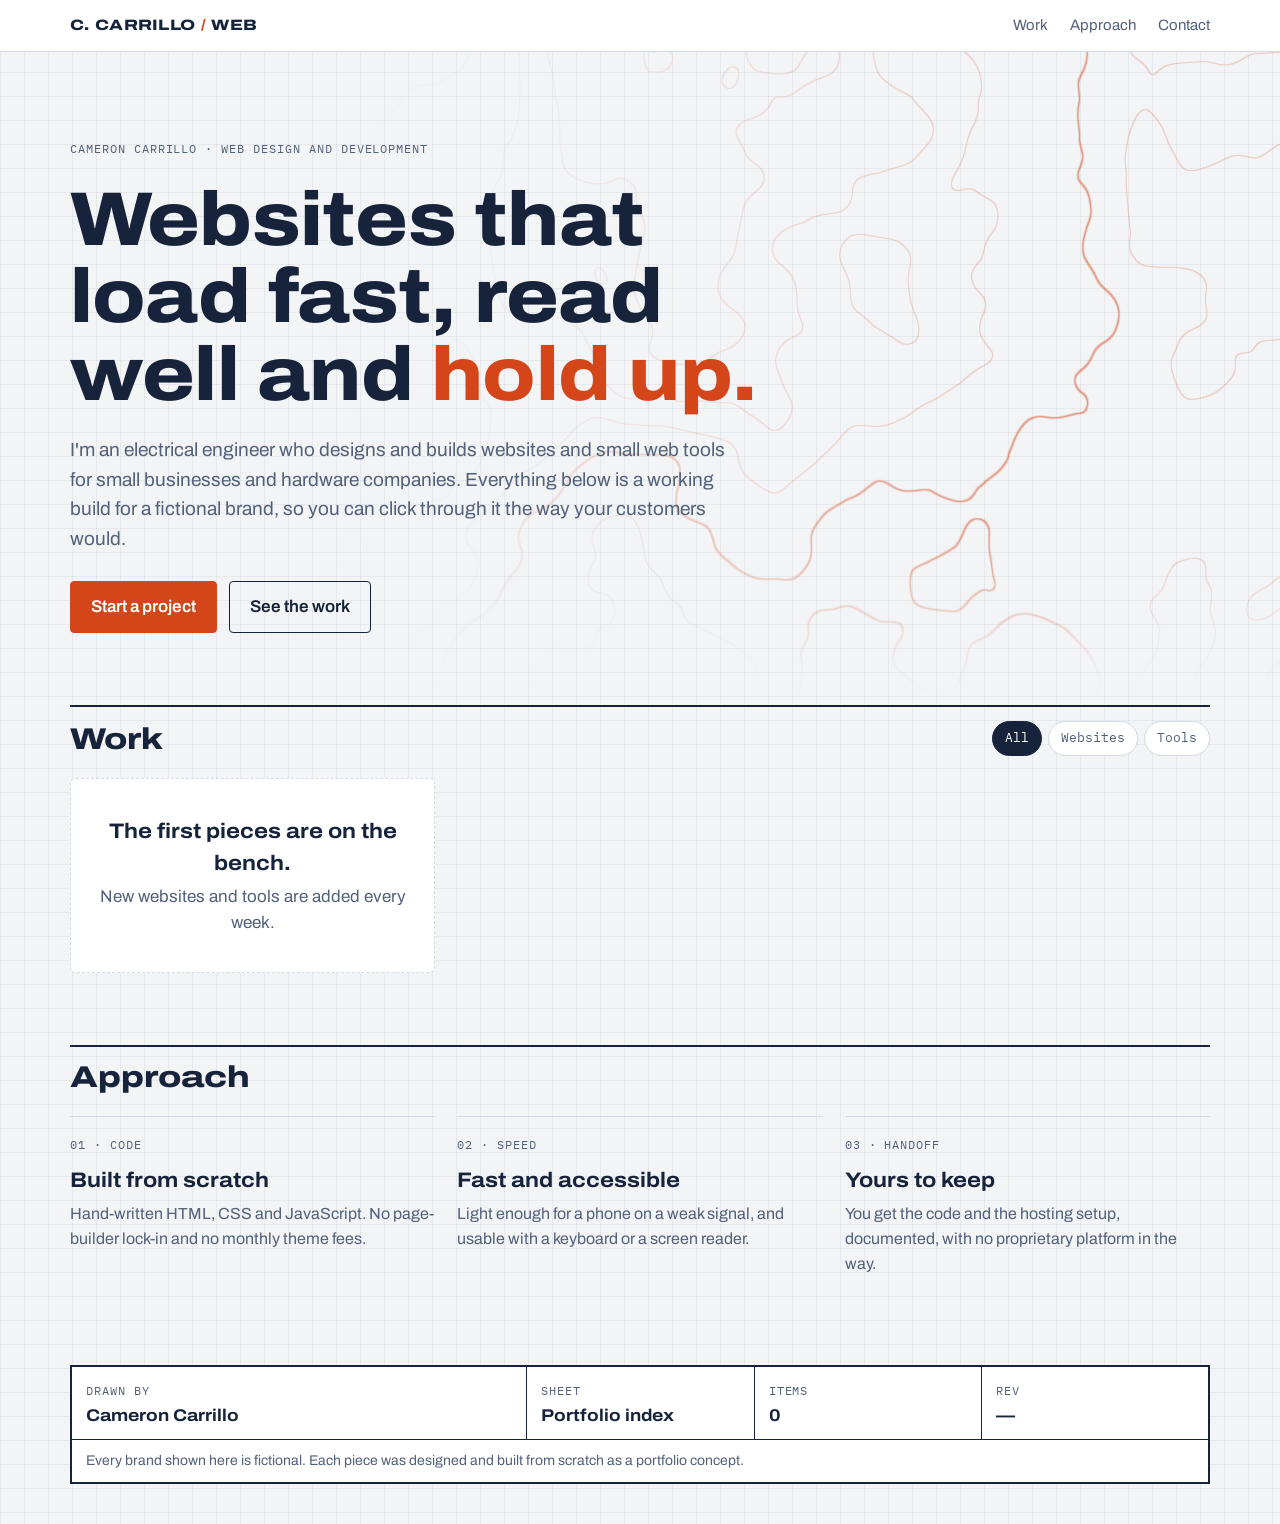
==== index.html @ 398b7ac4 "Add contour-line hero shader and scroll reveals to the gallery - Hero: full-bleed WebGL canvas drawi" ====
<!doctype html>
<html lang="en">
<head>
<meta charset="utf-8">
<meta name="viewport" content="width=device-width, initial-scale=1">
<title>Cameron Carrillo · Websites and Web Tools</title>
<meta name="description" content="Websites and interactive web tools designed and built by Cameron Carrillo. Every piece is a working build for a fictional brand.">
<link rel="preconnect" href="https://fonts.googleapis.com">
<link rel="preconnect" href="https://fonts.gstatic.com" crossorigin>
<link rel="stylesheet" href="https://fonts.googleapis.com/css2?family=Archivo:wdth,wght@62..125,400..800&family=IBM+Plex+Mono:wght@400;500&display=swap">
<style>
/* Layout: an engineering drawing sheet. Grid-paper ground, wide display type, a title block as the footer. */
:root {
  --paper: #F2F4F6;
  --sheet: #FFFFFF;
  --ink: #16233A;
  --soft: #536079;
  --rule: #D3DAE3;
  --grid: rgba(22, 35, 58, 0.055);
  --mark: #D4461A;
  --mark-ink: #FFFFFF;
  --display: "Archivo", "Helvetica Neue", Arial, sans-serif;
  --mono: "IBM Plex Mono", ui-monospace, "Cascadia Mono", Consolas, monospace;
  color-scheme: light;
}
@media (prefers-color-scheme: dark) {
  :root {
    --paper: #0C121B; --sheet: #131B27; --ink: #E3E9F0; --soft: #98A5B7; --rule: #253145;
    --grid: rgba(227, 233, 240, 0.05); --mark: #FF7447; --mark-ink: #1A0A04;
    color-scheme: dark;
  }
}
* { box-sizing: border-box; }
html { scroll-behavior: smooth; }
@media (prefers-reduced-motion: reduce) { html { scroll-behavior: auto; } * { transition: none !important; } }
body {
  margin: 0; background-color: var(--paper); color: var(--ink);
  background-image: linear-gradient(var(--grid) 1px, transparent 1px), linear-gradient(90deg, var(--grid) 1px, transparent 1px);
  background-size: 24px 24px;
  font-family: var(--display); font-size: 17px; line-height: 1.55;
}
a { color: inherit; }
a:focus-visible, button:focus-visible { outline: 2px solid var(--mark); outline-offset: 3px; }
.wrap { max-width: 1180px; margin: 0 auto; padding-inline: 20px; }
.label { font-family: var(--mono); font-size: 12px; letter-spacing: .08em; text-transform: uppercase; color: var(--soft); }

/* Top bar */
.bar { border-bottom: 1px solid var(--rule); background: var(--sheet); }
.bar .wrap { display: flex; justify-content: space-between; align-items: center; gap: 16px; padding-block: 14px; flex-wrap: wrap; }
.mark { font-weight: 800; font-stretch: 125%; letter-spacing: .02em; text-decoration: none; font-size: 15px; }
.mark span { color: var(--mark); }
.bar nav { display: flex; gap: 22px; font-size: 15px; }
.bar nav a { text-decoration: none; color: var(--soft); }
.bar nav a:hover { color: var(--ink); }

/* Hero: contour-line shader behind the copy, full bleed */
.hero-band { position: relative; overflow: hidden; }
.hero-band .wrap { position: relative; }
.hero-fx { position: absolute; inset: 0; width: 100%; height: 100%; display: block; pointer-events: none; }
.hero { padding-block: 88px 72px; display: grid; gap: 22px; }
.hero h1 { margin: 0; font-weight: 800; font-stretch: 112%; font-size: clamp(38px, 6.4vw, 76px); line-height: 1.02; letter-spacing: -.01em; max-width: 15ch; text-wrap: balance; }
.hero h1 em { font-style: normal; color: var(--mark); }
.hero p { margin: 0; max-width: 60ch; font-size: 19px; color: var(--soft); }
.ctas { display: flex; gap: 12px; flex-wrap: wrap; margin-top: 6px; }
.btn { display: inline-flex; align-items: center; gap: 8px; padding: 12px 20px; border-radius: 4px; font-weight: 600; text-decoration: none; border: 1.5px solid var(--ink); }
.btn.primary { background: var(--mark); border-color: var(--mark); color: var(--mark-ink); }
.btn:hover { transform: translateY(-1px); }

/* Work */
section { scroll-margin-top: 20px; }
.head { display: flex; justify-content: space-between; align-items: end; gap: 16px; flex-wrap: wrap; border-top: 2px solid var(--ink); padding-top: 14px; margin-bottom: 22px; }
.head h2 { margin: 0; font-weight: 800; font-stretch: 125%; font-size: 30px; line-height: 1.1; }
.filters { display: flex; gap: 6px; flex-wrap: wrap; }
.filters button { font: inherit; font-family: var(--mono); font-size: 13px; padding: 6px 12px; border: 1px solid var(--rule); background: var(--sheet); color: var(--soft); border-radius: 999px; cursor: pointer; }
.filters button[aria-pressed="true"] { background: var(--ink); color: var(--sheet); border-color: var(--ink); }
.grid { display: grid; grid-template-columns: repeat(auto-fill, minmax(min(100%, 300px), 1fr)); gap: 22px; }
.card { display: grid; grid-template-rows: auto 1fr; background: var(--sheet); border: 1px solid var(--rule); border-radius: 6px; overflow: hidden; text-decoration: none; transition: transform .15s ease, border-color .15s ease; }
.card:hover { transform: translateY(-3px); border-color: var(--ink); }
.thumb { aspect-ratio: 16 / 10; width: 100%; display: block; object-fit: cover; object-position: top; border-bottom: 1px solid var(--rule); background: var(--paper); }
.tile { aspect-ratio: 16 / 10; border-bottom: 1px solid var(--rule); position: relative; display: grid; align-content: end; padding: 18px; color: #fff;
  background-image: linear-gradient(rgba(255,255,255,.12) 1px, transparent 1px), linear-gradient(90deg, rgba(255,255,255,.12) 1px, transparent 1px);
  background-size: 20px 20px; }
.tile b { font-weight: 800; font-stretch: 118%; font-size: 26px; line-height: 1.05; text-wrap: balance; }
.tile i { position: absolute; top: 14px; left: 18px; font-style: normal; font-family: var(--mono); font-size: 11px; letter-spacing: .08em; text-transform: uppercase; opacity: .85; }
.body { padding: 16px 18px 18px; display: grid; gap: 8px; align-content: start; }
.body h3 { margin: 0; font-weight: 700; font-stretch: 110%; font-size: 21px; line-height: 1.15; }
.body p { margin: 0; font-size: 15px; color: var(--soft); }
.tags { display: flex; gap: 6px; flex-wrap: wrap; margin-top: 2px; }
.tags span { font-family: var(--mono); font-size: 11.5px; padding: 2px 8px; border: 1px solid var(--rule); border-radius: 999px; color: var(--soft); }
.open { font-weight: 600; font-size: 15px; color: var(--mark); margin-top: 4px; }
.empty { background: var(--sheet); border: 1.5px dashed var(--rule); border-radius: 6px; padding: 36px 24px; text-align: center; color: var(--soft); }
.empty b { display: block; color: var(--ink); font-stretch: 112%; font-size: 21px; margin-bottom: 4px; }

/* Approach */
.approach { padding-block: 72px 24px; }
.points { display: grid; grid-template-columns: repeat(auto-fit, minmax(min(100%, 260px), 1fr)); gap: 22px; }
.point { border-top: 1px solid var(--rule); padding-top: 14px; }
.point h3 { margin: 6px 0 6px; font-stretch: 112%; font-size: 21px; }
.point p { margin: 0; color: var(--soft); font-size: 16px; }

/* Title block footer */
.titleblock { margin-top: 64px; margin-bottom: 40px; }
.tb { display: grid; grid-template-columns: 2fr repeat(3, 1fr); border: 2px solid var(--ink); background: var(--sheet); }
.tb > div { padding: 10px 14px; border-left: 1px solid var(--ink); min-width: 0; }
.tb > div:first-child { border-left: 0; }
.tb .v { font-weight: 700; font-stretch: 112%; font-size: 17px; overflow-wrap: anywhere; }
.tb .note { grid-column: 1 / -1; border-left: 0; border-top: 1px solid var(--ink); font-size: 14px; color: var(--soft); }
/* Scroll reveal. Only armed when JS runs and motion is allowed, so content never stays hidden.
   The animation fills backwards only, so cards get their own hover transform back once it ends. */
.reveal-on [data-reveal]:not(.in) { opacity: 0; }
.reveal-on [data-reveal].in { animation: rise .7s cubic-bezier(.2, .7, .2, 1) var(--d, 0ms) backwards; }
@keyframes rise { from { opacity: 0; transform: translateY(18px); } to { opacity: 1; transform: none; } }

@media (max-width: 640px) {
  .tb { grid-template-columns: 1fr 1fr; }
  .tb > div:nth-child(3) { border-left: 0; }
  .tb > div:nth-child(n+3):not(.note) { border-top: 1px solid var(--ink); }
  .hero { padding-block: 56px 48px; }
}
</style>
</head>
<body>
<header class="bar">
  <div class="wrap">
    <a class="mark" href="./">C.&nbsp;CARRILLO<span> /</span> WEB</a>
    <nav aria-label="Main">
      <a href="#work">Work</a>
      <a href="#approach">Approach</a>
      <a href="https://www.linkedin.com/in/cameron-carrillo-446660215/" target="_blank" rel="noopener">Contact</a>
    </nav>
  </div>
</header>

<main>
  <div class="hero-band">
    <canvas class="hero-fx" aria-hidden="true"></canvas>
    <div class="wrap">
      <section class="hero" aria-labelledby="hero-title">
        <span class="label" data-reveal>Cameron Carrillo · Web design and development</span>
        <h1 id="hero-title" data-reveal>Websites that load fast, read well and <em>hold up.</em></h1>
        <p data-reveal>I'm an electrical engineer who designs and builds websites and small web tools for small businesses and hardware companies. Everything below is a working build for a fictional brand, so you can click through it the way your customers would.</p>
        <div class="ctas" data-reveal>
          <a class="btn primary" href="https://www.linkedin.com/in/cameron-carrillo-446660215/" target="_blank" rel="noopener">Start a project</a>
          <a class="btn" href="#work">See the work</a>
        </div>
      </section>
    </div>
  </div>

  <div class="wrap">
    <section id="work" aria-labelledby="work-title">
      <div class="head" data-reveal>
        <h2 id="work-title">Work</h2>
        <div class="filters" role="group" aria-label="Filter work">
          <button type="button" data-f="all" aria-pressed="true">All</button>
          <button type="button" data-f="site" aria-pressed="false">Websites</button>
          <button type="button" data-f="tool" aria-pressed="false">Tools</button>
        </div>
      </div>
      <div class="grid" id="grid" aria-live="polite"></div>
    </section>

    <section id="approach" class="approach" aria-labelledby="approach-title">
      <div class="head" data-reveal><h2 id="approach-title">Approach</h2></div>
      <div class="points">
        <div class="point" data-reveal><span class="label">01 · Code</span><h3>Built from scratch</h3><p>Hand-written HTML, CSS and JavaScript. No page-builder lock-in and no monthly theme fees.</p></div>
        <div class="point" data-reveal><span class="label">02 · Speed</span><h3>Fast and accessible</h3><p>Light enough for a phone on a weak signal, and usable with a keyboard or a screen reader.</p></div>
        <div class="point" data-reveal><span class="label">03 · Handoff</span><h3>Yours to keep</h3><p>You get the code and the hosting setup, documented, with no proprietary platform in the way.</p></div>
      </div>
    </section>
  </div>
</main>

<footer class="wrap titleblock">
  <div class="tb" data-reveal>
    <div><span class="label">Drawn by</span><div class="v">Cameron Carrillo</div></div>
    <div><span class="label">Sheet</span><div class="v">Portfolio index</div></div>
    <div><span class="label">Items</span><div class="v" id="tb-count">0</div></div>
    <div><span class="label">Rev</span><div class="v" id="tb-rev">—</div></div>
    <div class="note">Every brand shown here is fictional. Each piece was designed and built from scratch as a portfolio concept.</div>
  </div>
</footer>

<script>
/* Scroll reveal: elements marked data-reveal rise in as they enter the viewport.
   Elements that arrive together are staggered. */
(function () {
  var calm = window.matchMedia("(prefers-reduced-motion: reduce)").matches;
  if (calm || !("IntersectionObserver" in window)) return;
  document.documentElement.classList.add("reveal-on");
  var io = new IntersectionObserver(function (entries) {
    var i = 0;
    entries.forEach(function (e) {
      if (!e.isIntersecting) return;
      e.target.style.setProperty("--d", Math.min(i++ * 80, 480) + "ms");
      e.target.classList.add("in");
      io.unobserve(e.target);
    });
  }, { rootMargin: "0px 0px -8% 0px" });
  window.revealWatch = function (root) {
    root.querySelectorAll("[data-reveal]:not(.in)").forEach(function (el) { io.observe(el); });
  };
  window.revealWatch(document);
})();

/* Hero shader: topographic contour lines over drifting noise, drawn in the accent color.
   Plain WebGL, no library. Pauses off screen, renders one still frame for reduced motion,
   and leaves the plain grid paper in place if WebGL is unavailable. */
(function () {
  var canvas = document.querySelector(".hero-fx");
  var band = document.querySelector(".hero-band");
  var gl = canvas && canvas.getContext("webgl", { premultipliedAlpha: true, antialias: false });
  if (!gl || !gl.getExtension("OES_standard_derivatives")) return;
  var calm = window.matchMedia("(prefers-reduced-motion: reduce)").matches;

  var vs = "attribute vec2 p; void main(){ gl_Position = vec4(p, 0.0, 1.0); }";
  var fs = [
    "#extension GL_OES_standard_derivatives : enable",
    "precision mediump float;",
    "uniform vec2 uRes; uniform float uTime; uniform vec3 uInk; uniform vec2 uPtr; uniform float uPtrAmt; uniform float uGain;",
    "float hash(vec2 p){ p = fract(p * vec2(123.34, 456.21)); p += dot(p, p + 45.32); return fract(p.x * p.y); }",
    "float noise(vec2 p){ vec2 i = floor(p), f = fract(p); vec2 u = f * f * (3.0 - 2.0 * f);",
    "  return mix(mix(hash(i), hash(i + vec2(1, 0)), u.x), mix(hash(i + vec2(0, 1)), hash(i + vec2(1, 1)), u.x), u.y); }",
    "float fbm(vec2 p){ float v = 0.0, a = 0.5; for (int k = 0; k < 4; k++) { v += a * noise(p); p = p * 2.03 + 17.0; a *= 0.5; } return v; }",
    "float iso(float n, float w){ float f = fract(n); return 1.0 - smoothstep(0.0, w, min(f, 1.0 - f)); }",
    "void main(){",
    "  vec2 uv = gl_FragCoord.xy / uRes.y;",
    "  float t = uTime * 0.035;",
    "  float v = fbm(uv * 1.5 + vec2(t, -t * 0.6)) + 0.35 * fbm(uv * 3.1 - vec2(t * 0.7, t));",
    "  vec2 d = (gl_FragCoord.xy - uPtr) / uRes.y;",
    "  v += uPtrAmt * 0.22 * exp(-dot(d, d) * 14.0);",
    "  float n = v * 10.0;",
    "  float w = fwidth(n);",
    "  float a = 0.22 * iso(n, w * 1.1) + 0.30 * iso(n / 5.0, w * 0.4);",
    "  vec2 s = gl_FragCoord.xy / uRes;",
    "  a *= smoothstep(0.22, 0.85, s.x) * smoothstep(0.0, 0.3, s.y) * uGain;",
    "  gl_FragColor = vec4(uInk * a, a);",
    "}"
  ].join("\n");

  function shader(type, src) {
    var s = gl.createShader(type);
    gl.shaderSource(s, src);
    gl.compileShader(s);
    return gl.getShaderParameter(s, gl.COMPILE_STATUS) ? s : null;
  }
  var v = shader(gl.VERTEX_SHADER, vs), f = shader(gl.FRAGMENT_SHADER, fs);
  if (!v || !f) return;
  var prog = gl.createProgram();
  gl.attachShader(prog, v);
  gl.attachShader(prog, f);
  gl.linkProgram(prog);
  if (!gl.getProgramParameter(prog, gl.LINK_STATUS)) return;
  gl.useProgram(prog);

  gl.bindBuffer(gl.ARRAY_BUFFER, gl.createBuffer());
  gl.bufferData(gl.ARRAY_BUFFER, new Float32Array([-1, -1, 3, -1, -1, 3]), gl.STATIC_DRAW);
  var loc = gl.getAttribLocation(prog, "p");
  gl.enableVertexAttribArray(loc);
  gl.vertexAttribPointer(loc, 2, gl.FLOAT, false, 0, 0);

  var U = {};
  ["uRes", "uTime", "uInk", "uPtr", "uPtrAmt", "uGain"].forEach(function (k) { U[k] = gl.getUniformLocation(prog, k); });

  function readInk() {
    var hex = getComputedStyle(document.documentElement).getPropertyValue("--mark").trim().replace("#", "");
    if (hex.length === 3) hex = hex.replace(/./g, "$&$&");
    var n = parseInt(hex, 16) || 0xD4461A;
    gl.uniform3f(U.uInk, (n >> 16 & 255) / 255, (n >> 8 & 255) / 255, (n & 255) / 255);
  }

  var dpr = 1;
  function resize() {
    dpr = Math.min(window.devicePixelRatio || 1, 1.5);
    var w = Math.max(1, Math.round(canvas.clientWidth * dpr)), h = Math.max(1, Math.round(canvas.clientHeight * dpr));
    if (canvas.width !== w || canvas.height !== h) { canvas.width = w; canvas.height = h; }
    gl.viewport(0, 0, w, h);
    gl.uniform2f(U.uRes, w, h);
    // Copy spans the full width on phones, so keep the lines fainter there.
    gl.uniform1f(U.uGain, canvas.clientWidth < 700 ? 0.55 : 1.0);
  }

  var ptr = { x: -9999, y: -9999, on: false }, amt = 0;
  if (!calm) {
    band.addEventListener("pointermove", function (e) {
      var r = canvas.getBoundingClientRect();
      ptr.x = (e.clientX - r.left) * dpr;
      ptr.y = (r.bottom - e.clientY) * dpr;
      ptr.on = true;
    });
    band.addEventListener("pointerleave", function () { ptr.on = false; });
  }

  var start = performance.now(), raf = 0, visible = true;
  function draw(now) {
    amt += ((ptr.on ? 1 : 0) - amt) * 0.06;
    gl.uniform1f(U.uTime, calm ? 40.0 : 40.0 + (now - start) / 1000);
    gl.uniform2f(U.uPtr, ptr.x, ptr.y);
    gl.uniform1f(U.uPtrAmt, amt);
    gl.clearColor(0, 0, 0, 0);
    gl.clear(gl.COLOR_BUFFER_BIT);
    gl.drawArrays(gl.TRIANGLES, 0, 3);
  }
  function loop(now) { draw(now); raf = requestAnimationFrame(loop); }
  function play() { if (!calm && !raf && visible && !document.hidden) raf = requestAnimationFrame(loop); }
  function stop() { cancelAnimationFrame(raf); raf = 0; }

  readInk();
  resize();
  draw(performance.now());
  new ResizeObserver(function () { resize(); draw(performance.now()); }).observe(canvas);
  window.matchMedia("(prefers-color-scheme: dark)").addEventListener("change", function () { readInk(); draw(performance.now()); });
  new IntersectionObserver(function (es) { visible = es[0].isIntersecting; visible ? play() : stop(); }).observe(canvas);
  document.addEventListener("visibilitychange", function () { document.hidden ? stop() : play(); });
  canvas.addEventListener("webglcontextlost", stop);
  play();
})();

(function () {
  var TYPE ={ site: "Website", tool: "Web tool" };
  var HUES = ["#2E63C9", "#C8441C", "#1E7D66", "#7A49C4", "#A87700", "#B4325F"];
  var grid = document.getElementById("grid");
  var items = [];
  var current = "all";

  function esc(s) {
    return String(s == null ? "" : s).replace(/[&<>"']/g, function (c) {
      return { "&": "&amp;", "<": "&lt;", ">": "&gt;", '"': "&quot;", "'": "&#39;" }[c];
    });
  }
  function hue(s) {
    var h = 7;
    for (var i = 0; i < s.length; i++) h = (h * 31 + s.charCodeAt(i)) >>> 0;
    return HUES[h % HUES.length];
  }
  function card(it) {
    var visual = it.thumb
      ? '<img class="thumb" src="' + esc(it.thumb) + '" alt="Screenshot of ' + esc(it.title) + '" loading="lazy">'
      : '<div class="tile" style="background-color:' + hue(it.slug || it.title || "") + '"><i>' + esc(TYPE[it.type] || "Project") + '</i><b>' + esc(it.title) + "</b></div>";
    var tags = [it.industry].concat(it.style || []).filter(Boolean)
      .map(function (t) { return "<span>" + esc(t) + "</span>"; }).join("");
    return '<a class="card" data-reveal href="' + esc(it.path) + '">' + visual +
      '<div class="body"><span class="label">' + esc(TYPE[it.type] || "Project") + "</span>" +
      "<h3>" + esc(it.title) + "</h3><p>" + esc(it.summary) + "</p>" +
      '<div class="tags">' + tags + '</div><span class="open">Open the ' + (it.type === "tool" ? "tool" : "site") + " →</span></div></a>";
  }
  function render() {
    var shown = items.filter(function (it) { return current === "all" || it.type === current; });
    if (!items.length) {
      grid.innerHTML = '<div class="empty"><b>The first pieces are on the bench.</b>New websites and tools are added every week.</div>';
    } else if (!shown.length) {
      grid.innerHTML = '<div class="empty"><b>Nothing here yet.</b>Try another filter.</div>';
    } else {
      grid.innerHTML = shown.map(card).join("");
    }
    if (window.revealWatch) window.revealWatch(grid);
    document.getElementById("tb-count").textContent = items.length;
    var latest = items.reduce(function (a, it) { return (it.added || "") > a ? it.added : a; }, "");
    document.getElementById("tb-rev").textContent = latest || "—";
  }
  document.querySelectorAll(".filters button").forEach(function (b) {
    b.addEventListener("click", function () {
      current = b.getAttribute("data-f");
      document.querySelectorAll(".filters button").forEach(function (x) { x.setAttribute("aria-pressed", String(x === b)); });
      render();
    });
  });
  fetch("catalog.json", { cache: "no-store" })
    .then(function (r) { return r.ok ? r.json() : []; })
    .catch(function () { return []; })
    .then(function (data) {
      items = (Array.isArray(data) ? data : []).slice().sort(function (a, b) { return (b.added || "").localeCompare(a.added || ""); });
      render();
    });
  render();
})();
</script>
</body>
</html>
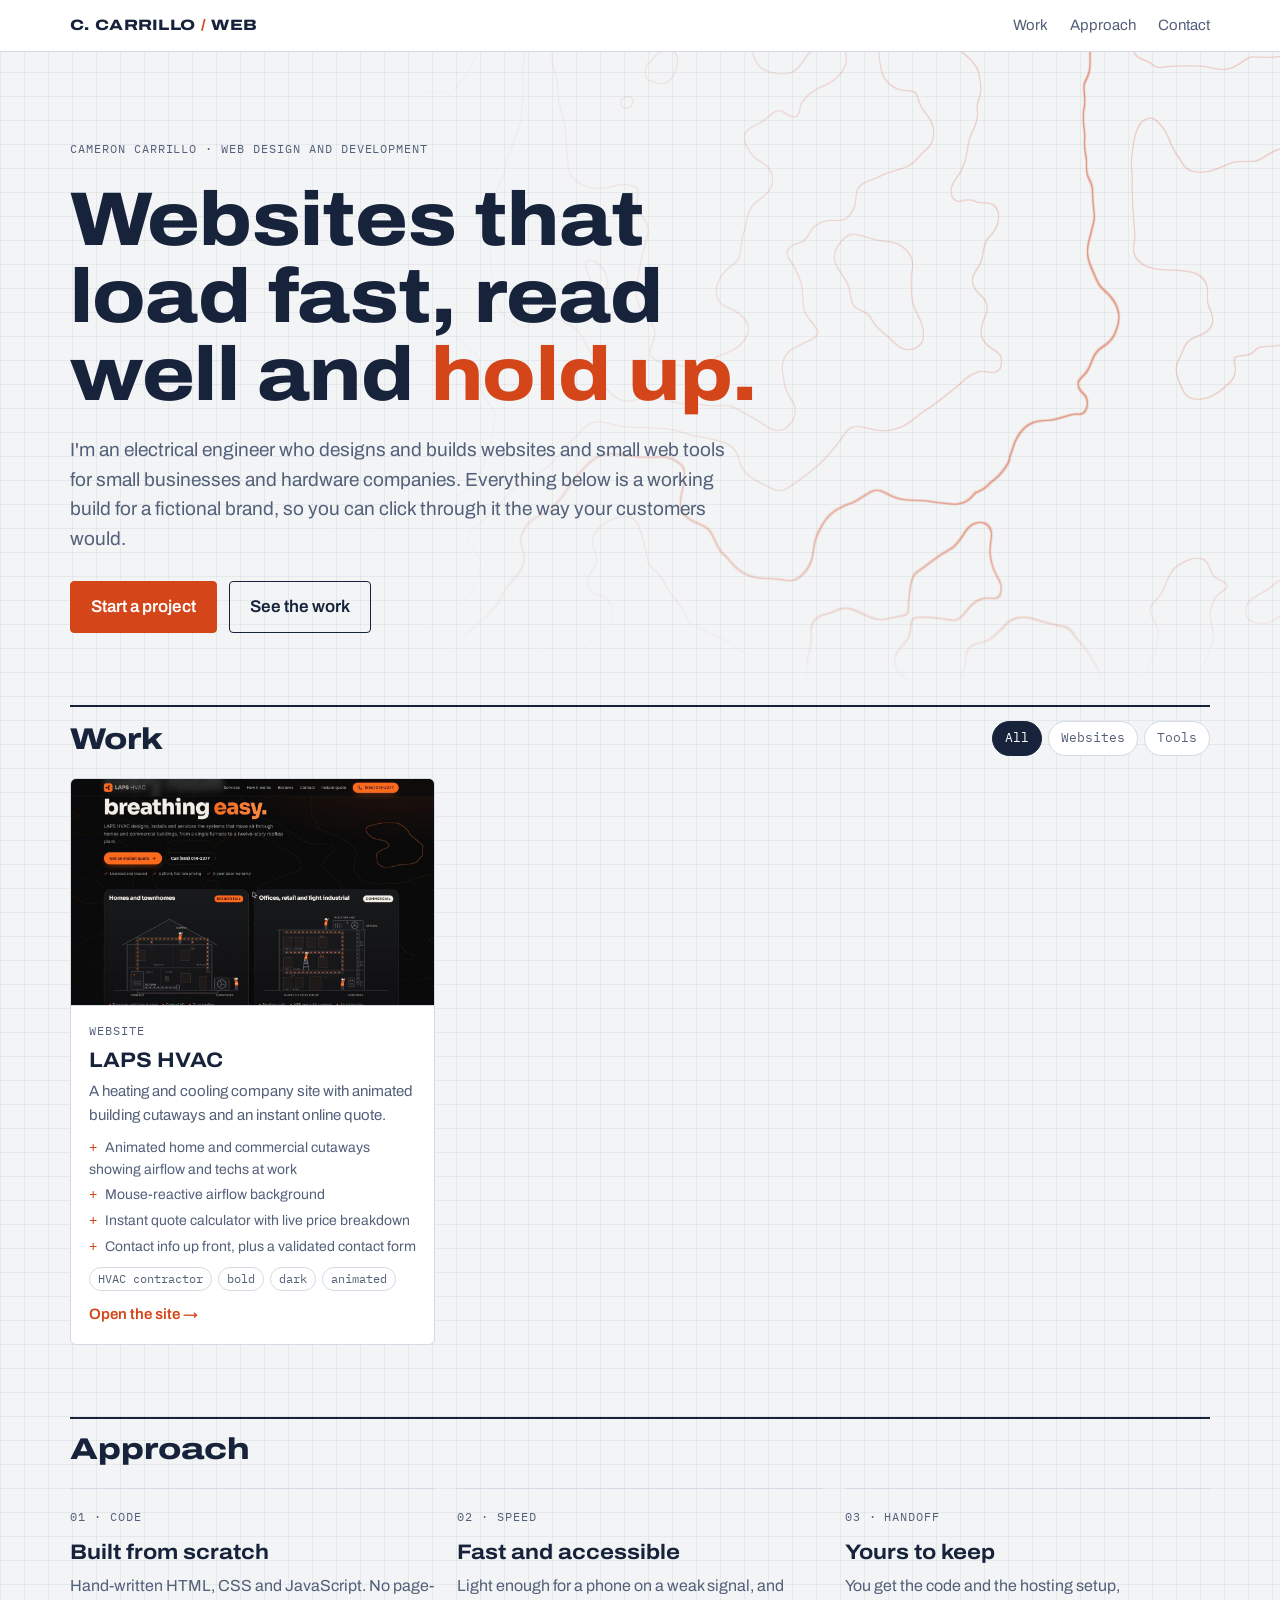
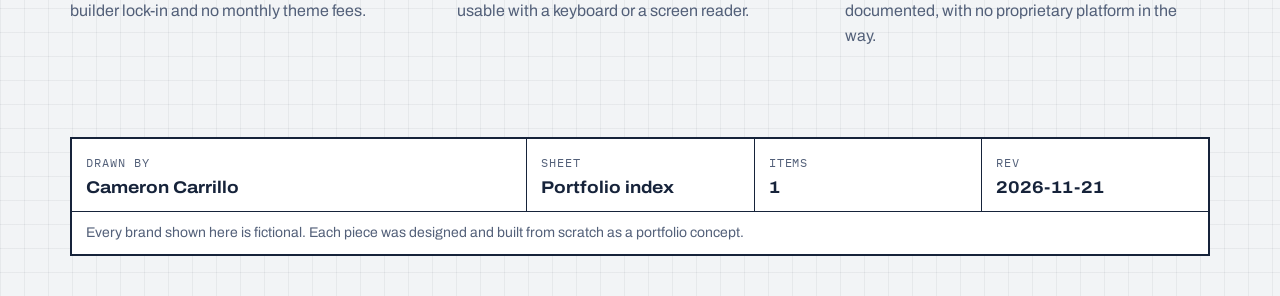
==== commit 76e93f7d: "Add LAPS HVAC site and feature lists on gallery cards LAPS HVAC (fictional): black-and-orange HVAC c" ====
--- a/index.html
+++ b/index.html
@@ -87,6 +87,8 @@
 .body p { margin: 0; font-size: 15px; color: var(--soft); }
 .tags { display: flex; gap: 6px; flex-wrap: wrap; margin-top: 2px; }
 .tags span { font-family: var(--mono); font-size: 11.5px; padding: 2px 8px; border: 1px solid var(--rule); border-radius: 999px; color: var(--soft); }
+.feats { list-style: none; margin: 2px 0 0; padding: 0; display: grid; gap: 4px; font-size: 14px; color: var(--soft); }
+.feats li::before { content: "+ "; font-family: var(--mono); color: var(--mark); }
 .open { font-weight: 600; font-size: 15px; color: var(--mark); margin-top: 4px; }
 .empty { background: var(--sheet); border: 1.5px dashed var(--rule); border-radius: 6px; padding: 36px 24px; text-align: center; color: var(--soft); }
 .empty b { display: block; color: var(--ink); font-stretch: 112%; font-size: 21px; margin-bottom: 4px; }
@@ -339,9 +341,11 @@
       : '<div class="tile" style="background-color:' + hue(it.slug || it.title || "") + '"><i>' + esc(TYPE[it.type] || "Project") + '</i><b>' + esc(it.title) + "</b></div>";
     var tags = [it.industry].concat(it.style || []).filter(Boolean)
       .map(function (t) { return "<span>" + esc(t) + "</span>"; }).join("");
+    var feats = (it.features || []).slice(0, 4).map(function (f) { return "<li>" + esc(f) + "</li>"; }).join("");
     return '<a class="card" data-reveal href="' + esc(it.path) + '">' + visual +
       '<div class="body"><span class="label">' + esc(TYPE[it.type] || "Project") + "</span>" +
       "<h3>" + esc(it.title) + "</h3><p>" + esc(it.summary) + "</p>" +
+      (feats ? '<ul class="feats">' + feats + "</ul>" : "") +
       '<div class="tags">' + tags + '</div><span class="open">Open the ' + (it.type === "tool" ? "tool" : "site") + " →</span></div></a>";
   }
   function render() {
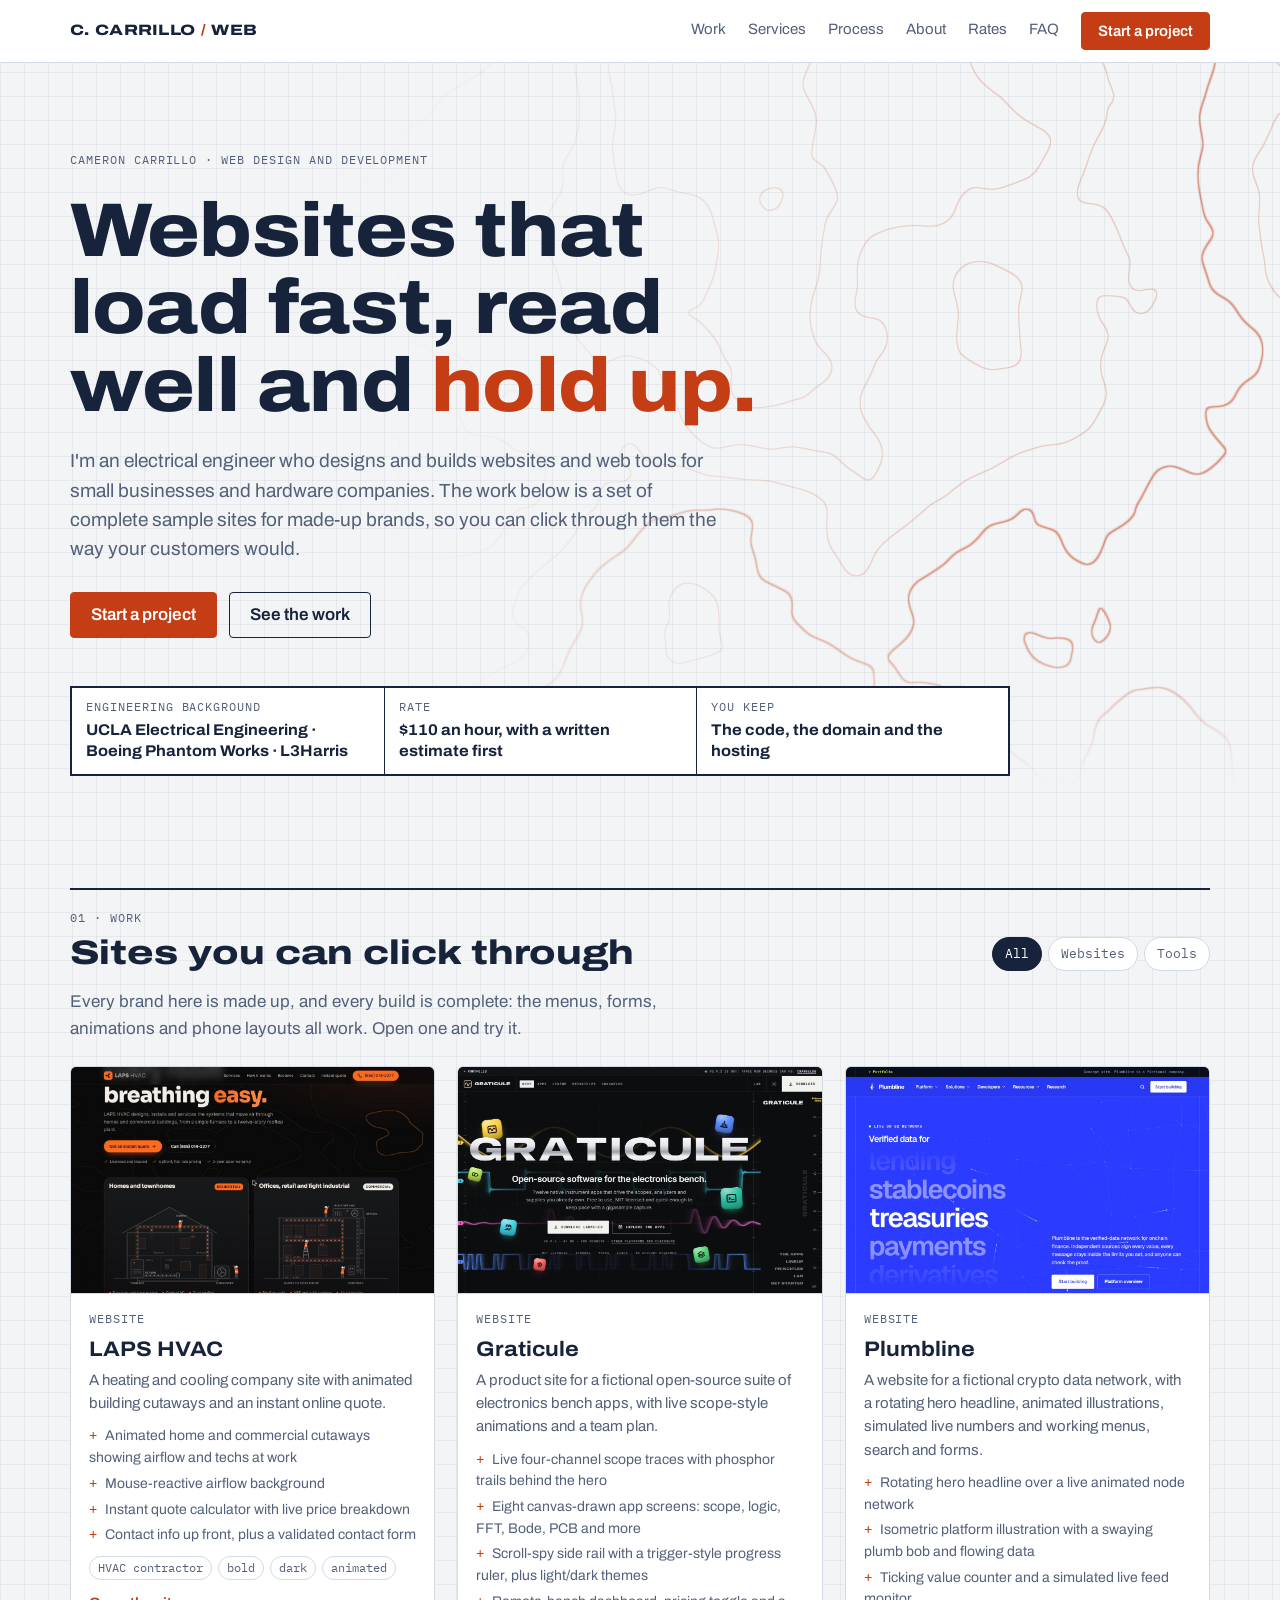
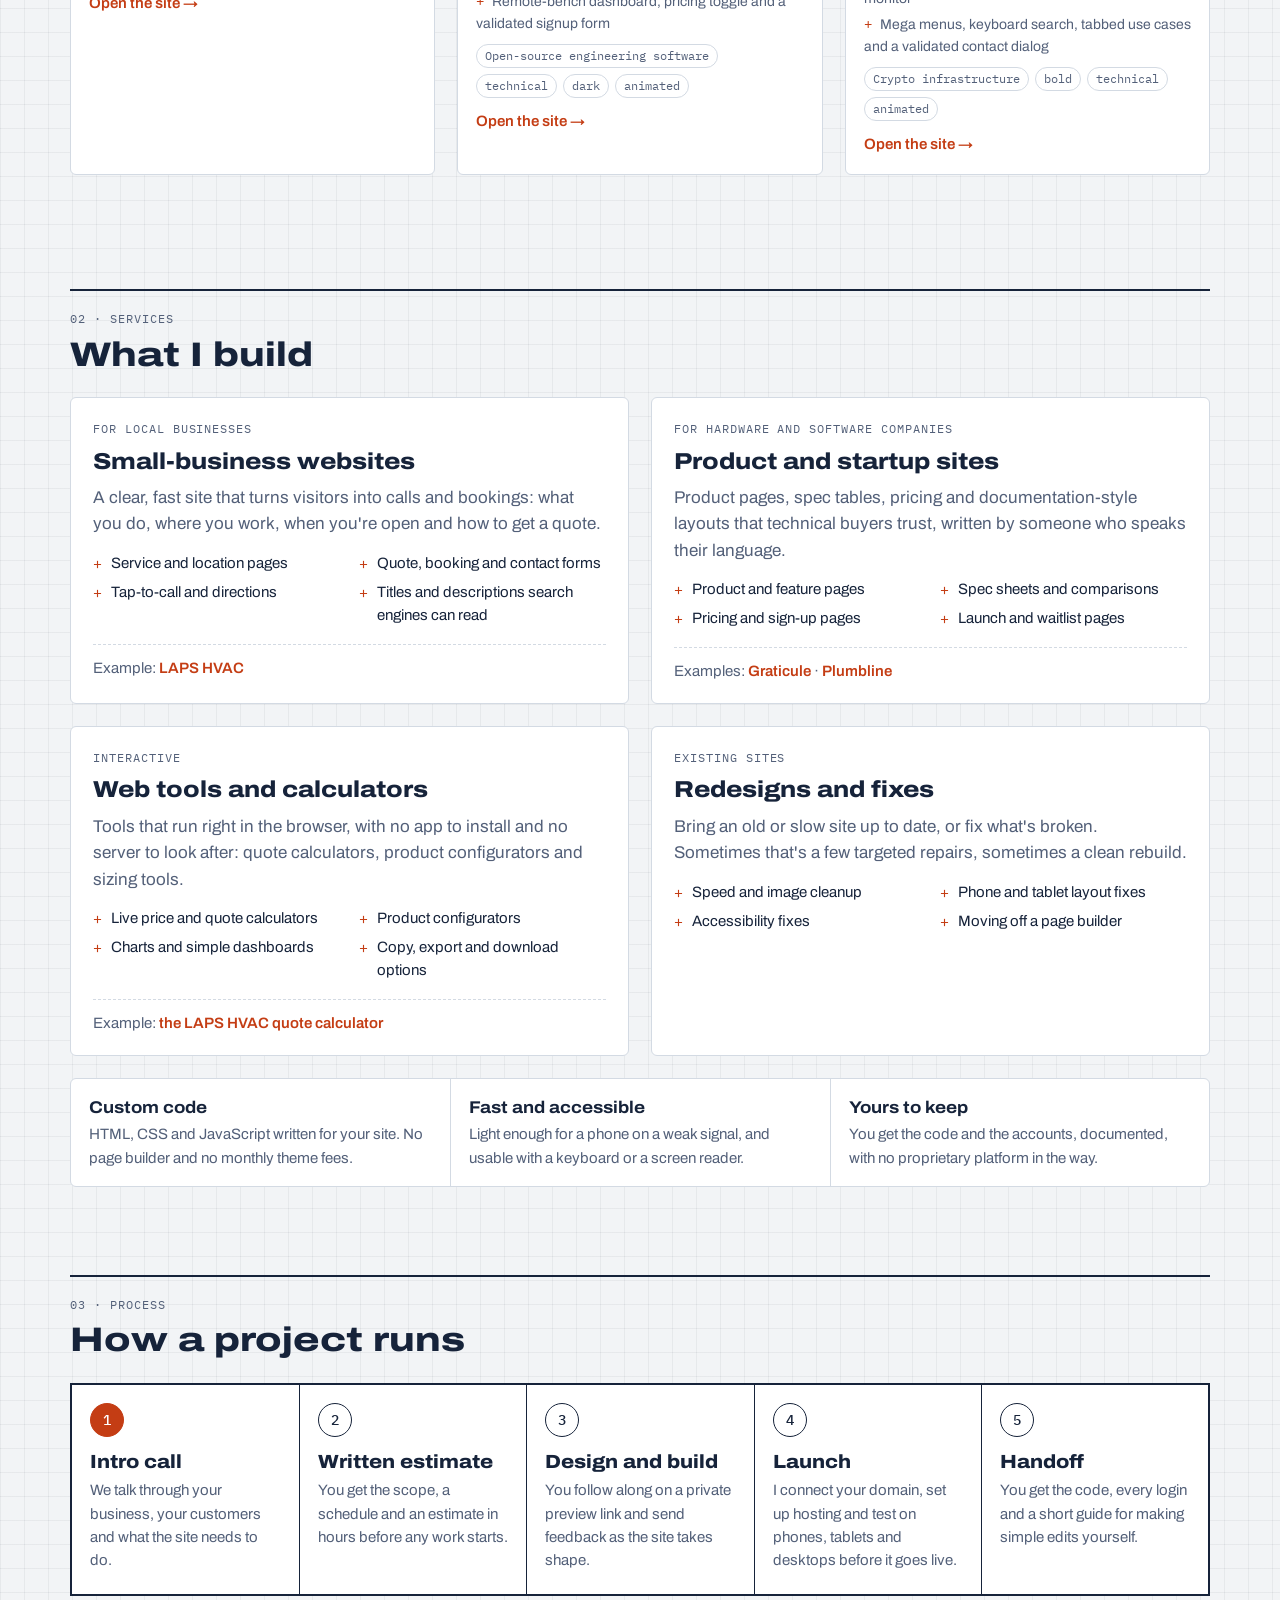
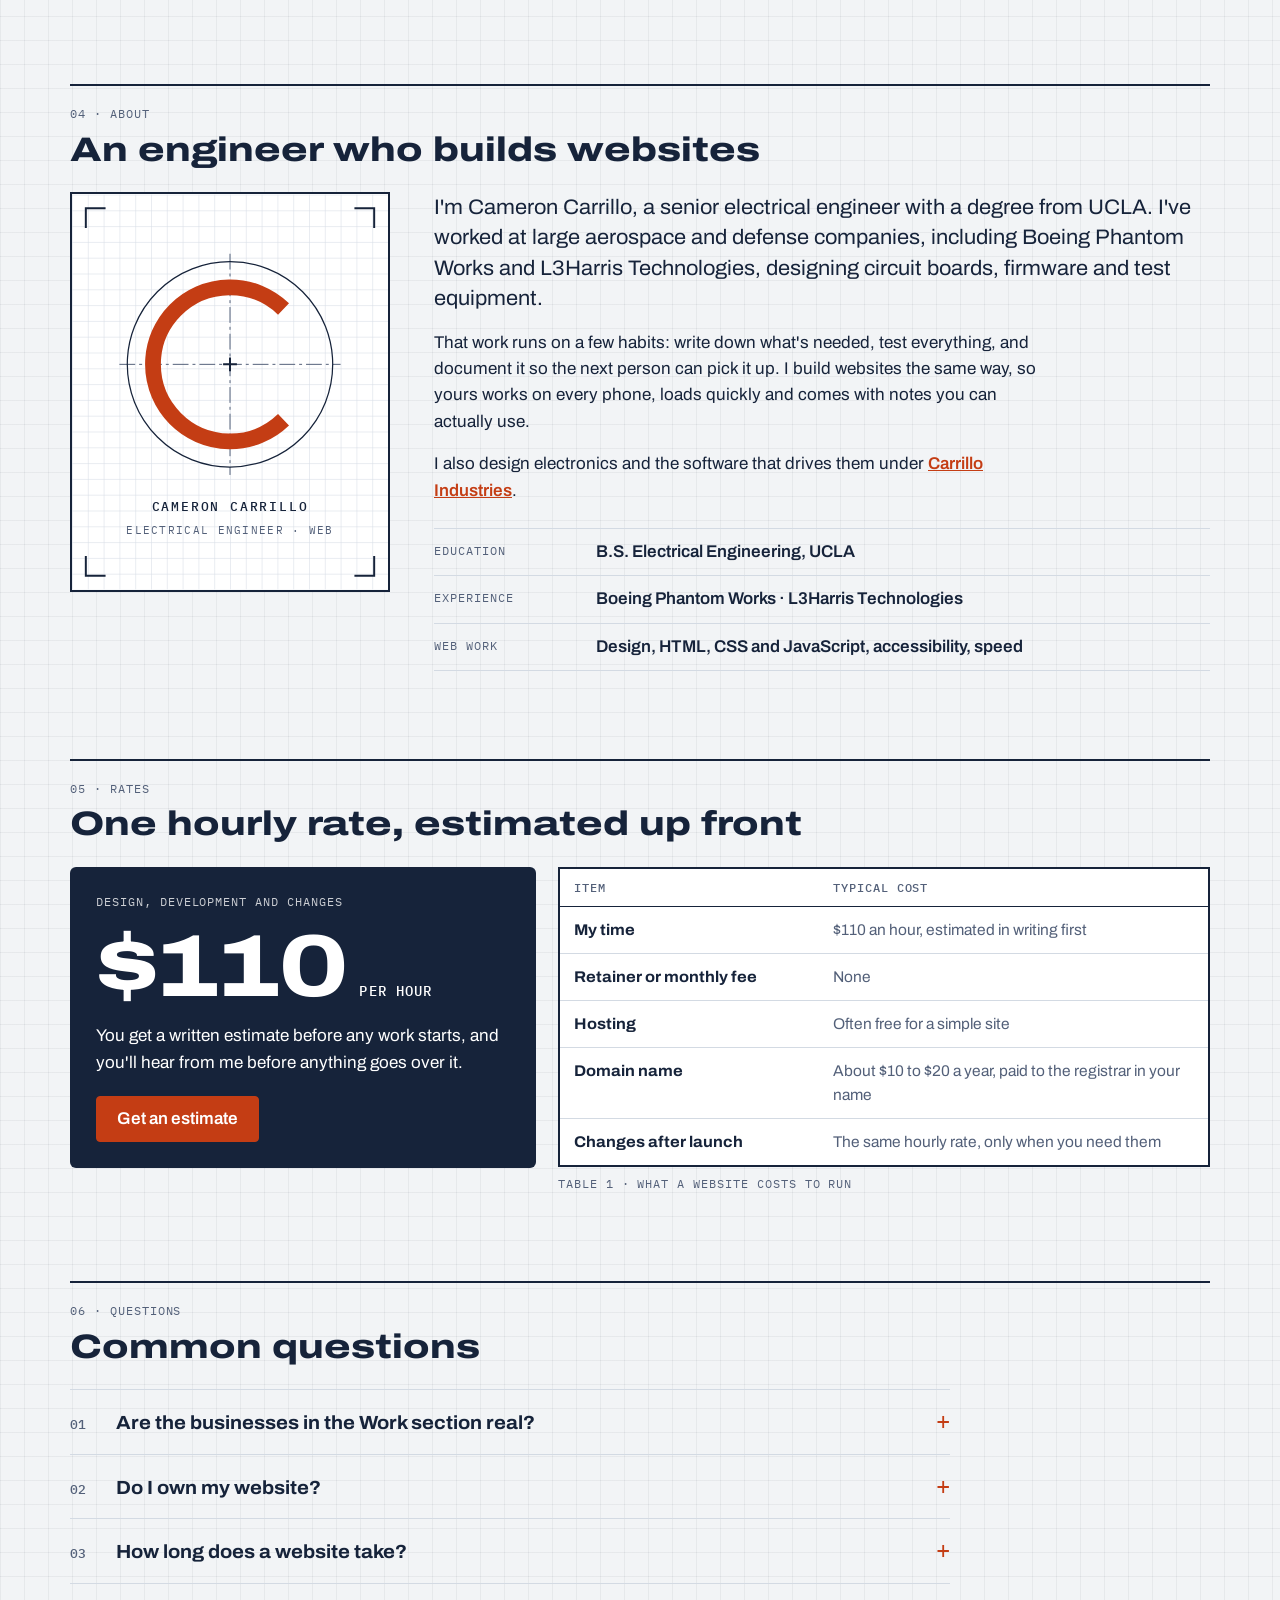
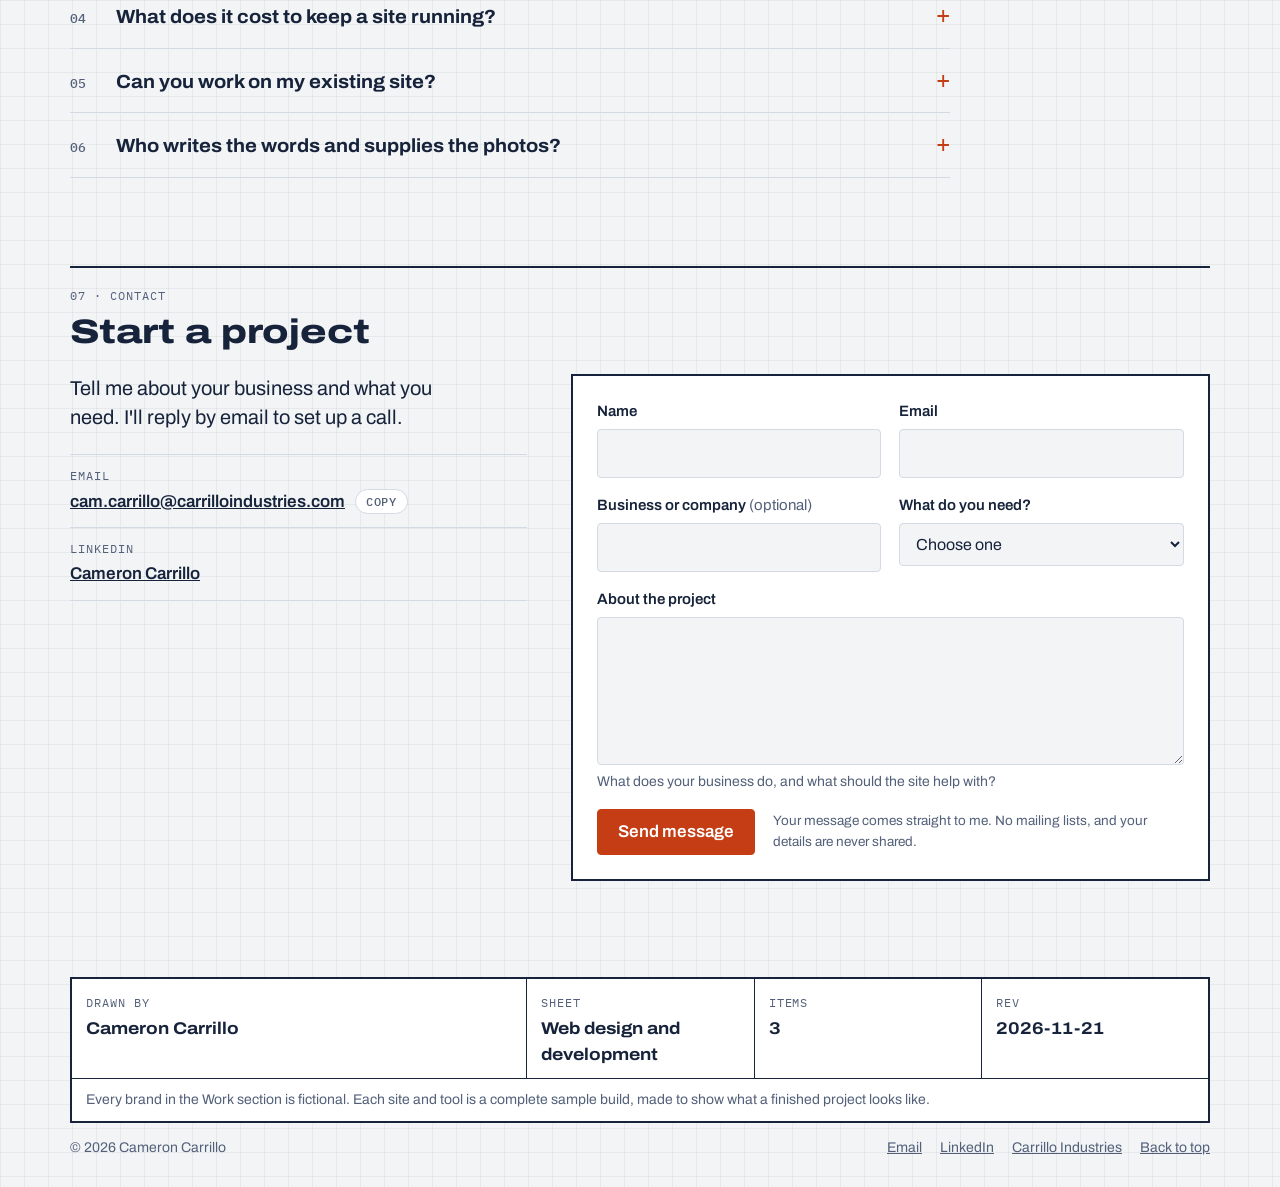
==== commit c30f441e: "Turn the home page into a marketing site for Cameron's web work The gallery becomes a full home page" ====
--- a/index.html
+++ b/index.html
@@ -1,173 +1,350 @@
-<!doctype html>
+<!DOCTYPE html>
 <html lang="en">
 <head>
 <meta charset="utf-8">
 <meta name="viewport" content="width=device-width, initial-scale=1">
-<title>Cameron Carrillo · Websites and Web Tools</title>
-<meta name="description" content="Websites and interactive web tools designed and built by Cameron Carrillo. Every piece is a working build for a fictional brand.">
+<title>Cameron Carrillo · Web Design and Development</title>
+<meta name="description" content="Fast, accessible websites and web tools for small businesses and hardware companies, designed and built by electrical engineer Cameron Carrillo.">
+<link rel="canonical" href="https://cam-carrillo.github.io/portfolio/">
+<meta property="og:type" content="website">
+<meta property="og:title" content="Cameron Carrillo · Web Design and Development">
+<meta property="og:description" content="Websites that load fast, read well and hold up, built by an electrical engineer. $110 an hour, with a written estimate before any work starts.">
+<meta property="og:url" content="https://cam-carrillo.github.io/portfolio/">
+<meta property="og:image" content="https://cam-carrillo.github.io/portfolio/assets/og.jpg">
+<meta property="og:image:width" content="1200">
+<meta property="og:image:height" content="630">
+<meta name="twitter:card" content="summary_large_image">
+<link rel="icon" href="assets/favicon.svg" type="image/svg+xml">
 <link rel="preconnect" href="https://fonts.googleapis.com">
 <link rel="preconnect" href="https://fonts.gstatic.com" crossorigin>
 <link rel="stylesheet" href="https://fonts.googleapis.com/css2?family=Archivo:wdth,wght@62..125,400..800&family=IBM+Plex+Mono:wght@400;500&display=swap">
-<style>
-/* Layout: an engineering drawing sheet. Grid-paper ground, wide display type, a title block as the footer. */
-:root {
-  --paper: #F2F4F6;
-  --sheet: #FFFFFF;
-  --ink: #16233A;
-  --soft: #536079;
-  --rule: #D3DAE3;
-  --grid: rgba(22, 35, 58, 0.055);
-  --mark: #D4461A;
-  --mark-ink: #FFFFFF;
-  --display: "Archivo", "Helvetica Neue", Arial, sans-serif;
-  --mono: "IBM Plex Mono", ui-monospace, "Cascadia Mono", Consolas, monospace;
-  color-scheme: light;
-}
-@media (prefers-color-scheme: dark) {
-  :root {
-    --paper: #0C121B; --sheet: #131B27; --ink: #E3E9F0; --soft: #98A5B7; --rule: #253145;
-    --grid: rgba(227, 233, 240, 0.05); --mark: #FF7447; --mark-ink: #1A0A04;
-    color-scheme: dark;
+<link rel="stylesheet" href="assets/home.css">
+<script>
+  /* Hide scroll-reveal elements before first paint. If the page script never runs, show everything after 3 s. */
+  document.documentElement.classList.add("js");
+  setTimeout(function () { if (!window.homeReady) document.documentElement.classList.add("no-reveal"); }, 3000);
+</script>
+<script src="assets/home.js" defer></script>
+<script type="application/ld+json">
+{
+  "@context": "https://schema.org",
+  "@type": "ProfessionalService",
+  "name": "Cameron Carrillo · Web design and development",
+  "url": "https://cam-carrillo.github.io/portfolio/",
+  "email": "cam.carrillo@carrilloindustries.com",
+  "description": "Websites and web tools for small businesses and hardware companies.",
+  "priceRange": "$110 per hour",
+  "founder": {
+    "@type": "Person",
+    "name": "Cameron Carrillo",
+    "jobTitle": "Electrical engineer and web developer",
+    "alumniOf": { "@type": "CollegeOrUniversity", "name": "University of California, Los Angeles" },
+    "sameAs": ["https://www.linkedin.com/in/cameron-carrillo-446660215/", "https://carrilloindustries.com/"]
   }
 }
-* { box-sizing: border-box; }
-html { scroll-behavior: smooth; }
-@media (prefers-reduced-motion: reduce) { html { scroll-behavior: auto; } * { transition: none !important; } }
-body {
-  margin: 0; background-color: var(--paper); color: var(--ink);
-  background-image: linear-gradient(var(--grid) 1px, transparent 1px), linear-gradient(90deg, var(--grid) 1px, transparent 1px);
-  background-size: 24px 24px;
-  font-family: var(--display); font-size: 17px; line-height: 1.55;
-}
-a { color: inherit; }
-a:focus-visible, button:focus-visible { outline: 2px solid var(--mark); outline-offset: 3px; }
-.wrap { max-width: 1180px; margin: 0 auto; padding-inline: 20px; }
-.label { font-family: var(--mono); font-size: 12px; letter-spacing: .08em; text-transform: uppercase; color: var(--soft); }
-
-/* Top bar */
-.bar { border-bottom: 1px solid var(--rule); background: var(--sheet); }
-.bar .wrap { display: flex; justify-content: space-between; align-items: center; gap: 16px; padding-block: 14px; flex-wrap: wrap; }
-.mark { font-weight: 800; font-stretch: 125%; letter-spacing: .02em; text-decoration: none; font-size: 15px; }
-.mark span { color: var(--mark); }
-.bar nav { display: flex; gap: 22px; font-size: 15px; }
-.bar nav a { text-decoration: none; color: var(--soft); }
-.bar nav a:hover { color: var(--ink); }
-
-/* Hero: contour-line shader behind the copy, full bleed */
-.hero-band { position: relative; overflow: hidden; }
-.hero-band .wrap { position: relative; }
-.hero-fx { position: absolute; inset: 0; width: 100%; height: 100%; display: block; pointer-events: none; }
-.hero { padding-block: 88px 72px; display: grid; gap: 22px; }
-.hero h1 { margin: 0; font-weight: 800; font-stretch: 112%; font-size: clamp(38px, 6.4vw, 76px); line-height: 1.02; letter-spacing: -.01em; max-width: 15ch; text-wrap: balance; }
-.hero h1 em { font-style: normal; color: var(--mark); }
-.hero p { margin: 0; max-width: 60ch; font-size: 19px; color: var(--soft); }
-.ctas { display: flex; gap: 12px; flex-wrap: wrap; margin-top: 6px; }
-.btn { display: inline-flex; align-items: center; gap: 8px; padding: 12px 20px; border-radius: 4px; font-weight: 600; text-decoration: none; border: 1.5px solid var(--ink); }
-.btn.primary { background: var(--mark); border-color: var(--mark); color: var(--mark-ink); }
-.btn:hover { transform: translateY(-1px); }
-
-/* Work */
-section { scroll-margin-top: 20px; }
-.head { display: flex; justify-content: space-between; align-items: end; gap: 16px; flex-wrap: wrap; border-top: 2px solid var(--ink); padding-top: 14px; margin-bottom: 22px; }
-.head h2 { margin: 0; font-weight: 800; font-stretch: 125%; font-size: 30px; line-height: 1.1; }
-.filters { display: flex; gap: 6px; flex-wrap: wrap; }
-.filters button { font: inherit; font-family: var(--mono); font-size: 13px; padding: 6px 12px; border: 1px solid var(--rule); background: var(--sheet); color: var(--soft); border-radius: 999px; cursor: pointer; }
-.filters button[aria-pressed="true"] { background: var(--ink); color: var(--sheet); border-color: var(--ink); }
-.grid { display: grid; grid-template-columns: repeat(auto-fill, minmax(min(100%, 300px), 1fr)); gap: 22px; }
-.card { display: grid; grid-template-rows: auto 1fr; background: var(--sheet); border: 1px solid var(--rule); border-radius: 6px; overflow: hidden; text-decoration: none; transition: transform .15s ease, border-color .15s ease; }
-.card:hover { transform: translateY(-3px); border-color: var(--ink); }
-.thumb { aspect-ratio: 16 / 10; width: 100%; display: block; object-fit: cover; object-position: top; border-bottom: 1px solid var(--rule); background: var(--paper); }
-.tile { aspect-ratio: 16 / 10; border-bottom: 1px solid var(--rule); position: relative; display: grid; align-content: end; padding: 18px; color: #fff;
-  background-image: linear-gradient(rgba(255,255,255,.12) 1px, transparent 1px), linear-gradient(90deg, rgba(255,255,255,.12) 1px, transparent 1px);
-  background-size: 20px 20px; }
-.tile b { font-weight: 800; font-stretch: 118%; font-size: 26px; line-height: 1.05; text-wrap: balance; }
-.tile i { position: absolute; top: 14px; left: 18px; font-style: normal; font-family: var(--mono); font-size: 11px; letter-spacing: .08em; text-transform: uppercase; opacity: .85; }
-.body { padding: 16px 18px 18px; display: grid; gap: 8px; align-content: start; }
-.body h3 { margin: 0; font-weight: 700; font-stretch: 110%; font-size: 21px; line-height: 1.15; }
-.body p { margin: 0; font-size: 15px; color: var(--soft); }
-.tags { display: flex; gap: 6px; flex-wrap: wrap; margin-top: 2px; }
-.tags span { font-family: var(--mono); font-size: 11.5px; padding: 2px 8px; border: 1px solid var(--rule); border-radius: 999px; color: var(--soft); }
-.feats { list-style: none; margin: 2px 0 0; padding: 0; display: grid; gap: 4px; font-size: 14px; color: var(--soft); }
-.feats li::before { content: "+ "; font-family: var(--mono); color: var(--mark); }
-.open { font-weight: 600; font-size: 15px; color: var(--mark); margin-top: 4px; }
-.empty { background: var(--sheet); border: 1.5px dashed var(--rule); border-radius: 6px; padding: 36px 24px; text-align: center; color: var(--soft); }
-.empty b { display: block; color: var(--ink); font-stretch: 112%; font-size: 21px; margin-bottom: 4px; }
-
-/* Approach */
-.approach { padding-block: 72px 24px; }
-.points { display: grid; grid-template-columns: repeat(auto-fit, minmax(min(100%, 260px), 1fr)); gap: 22px; }
-.point { border-top: 1px solid var(--rule); padding-top: 14px; }
-.point h3 { margin: 6px 0 6px; font-stretch: 112%; font-size: 21px; }
-.point p { margin: 0; color: var(--soft); font-size: 16px; }
-
-/* Title block footer */
-.titleblock { margin-top: 64px; margin-bottom: 40px; }
-.tb { display: grid; grid-template-columns: 2fr repeat(3, 1fr); border: 2px solid var(--ink); background: var(--sheet); }
-.tb > div { padding: 10px 14px; border-left: 1px solid var(--ink); min-width: 0; }
-.tb > div:first-child { border-left: 0; }
-.tb .v { font-weight: 700; font-stretch: 112%; font-size: 17px; overflow-wrap: anywhere; }
-.tb .note { grid-column: 1 / -1; border-left: 0; border-top: 1px solid var(--ink); font-size: 14px; color: var(--soft); }
-/* Scroll reveal. Only armed when JS runs and motion is allowed, so content never stays hidden.
-   The animation fills backwards only, so cards get their own hover transform back once it ends. */
-.reveal-on [data-reveal]:not(.in) { opacity: 0; }
-.reveal-on [data-reveal].in { animation: rise .7s cubic-bezier(.2, .7, .2, 1) var(--d, 0ms) backwards; }
-@keyframes rise { from { opacity: 0; transform: translateY(18px); } to { opacity: 1; transform: none; } }
-
-@media (max-width: 640px) {
-  .tb { grid-template-columns: 1fr 1fr; }
-  .tb > div:nth-child(3) { border-left: 0; }
-  .tb > div:nth-child(n+3):not(.note) { border-top: 1px solid var(--ink); }
-  .hero { padding-block: 56px 48px; }
-}
-</style>
+</script>
 </head>
 <body>
-<header class="bar">
-  <div class="wrap">
+<a class="skip" href="#main">Skip to content</a>
+
+<header class="bar" id="top">
+  <div class="wrap bar-row">
     <a class="mark" href="./">C.&nbsp;CARRILLO<span> /</span> WEB</a>
-    <nav aria-label="Main">
+    <nav class="nav" id="site-nav" aria-label="Main">
       <a href="#work">Work</a>
-      <a href="#approach">Approach</a>
-      <a href="https://www.linkedin.com/in/cameron-carrillo-446660215/" target="_blank" rel="noopener">Contact</a>
+      <a href="#services">Services</a>
+      <a href="#process">Process</a>
+      <a href="#about">About</a>
+      <a href="#rates">Rates</a>
+      <a href="#faq">FAQ</a>
+      <a class="btn primary nav-cta" href="#contact">Start a project</a>
     </nav>
+    <button class="menu-btn" type="button" aria-expanded="false" aria-controls="site-nav">
+      <span class="menu-icon" aria-hidden="true"></span>Menu
+    </button>
   </div>
 </header>
 
-<main>
+<main id="main">
   <div class="hero-band">
     <canvas class="hero-fx" aria-hidden="true"></canvas>
     <div class="wrap">
       <section class="hero" aria-labelledby="hero-title">
         <span class="label" data-reveal>Cameron Carrillo · Web design and development</span>
         <h1 id="hero-title" data-reveal>Websites that load fast, read well and <em>hold up.</em></h1>
-        <p data-reveal>I'm an electrical engineer who designs and builds websites and small web tools for small businesses and hardware companies. Everything below is a working build for a fictional brand, so you can click through it the way your customers would.</p>
+        <p class="lede" data-reveal>I'm an electrical engineer who designs and builds websites and web tools for small businesses and hardware companies. The work below is a set of complete sample sites for made-up brands, so you can click through them the way your customers would.</p>
         <div class="ctas" data-reveal>
-          <a class="btn primary" href="https://www.linkedin.com/in/cameron-carrillo-446660215/" target="_blank" rel="noopener">Start a project</a>
+          <a class="btn primary" href="#contact">Start a project</a>
           <a class="btn" href="#work">See the work</a>
         </div>
+        <dl class="specs" data-reveal>
+          <div><dt class="label">Engineering background</dt><dd>UCLA Electrical Engineering · Boeing Phantom Works · L3Harris</dd></div>
+          <div><dt class="label">Rate</dt><dd>$110 an hour, with a written estimate first</dd></div>
+          <div><dt class="label">You keep</dt><dd>The code, the domain and the hosting</dd></div>
+        </dl>
       </section>
     </div>
   </div>
 
   <div class="wrap">
-    <section id="work" aria-labelledby="work-title">
-      <div class="head" data-reveal>
-        <h2 id="work-title">Work</h2>
+    <section id="work" class="block" aria-labelledby="work-title">
+      <div class="head" data-reveal>
+        <div>
+          <span class="label">01 · Work</span>
+          <h2 id="work-title">Sites you can click through</h2>
+        </div>
         <div class="filters" role="group" aria-label="Filter work">
           <button type="button" data-f="all" aria-pressed="true">All</button>
           <button type="button" data-f="site" aria-pressed="false">Websites</button>
           <button type="button" data-f="tool" aria-pressed="false">Tools</button>
         </div>
       </div>
+      <p class="intro" data-reveal>Every brand here is made up, and every build is complete: the menus, forms, animations and phone layouts all work. Open one and try it.</p>
       <div class="grid" id="grid" aria-live="polite"></div>
-    </section>
-
-    <section id="approach" class="approach" aria-labelledby="approach-title">
-      <div class="head" data-reveal><h2 id="approach-title">Approach</h2></div>
-      <div class="points">
-        <div class="point" data-reveal><span class="label">01 · Code</span><h3>Built from scratch</h3><p>Hand-written HTML, CSS and JavaScript. No page-builder lock-in and no monthly theme fees.</p></div>
-        <div class="point" data-reveal><span class="label">02 · Speed</span><h3>Fast and accessible</h3><p>Light enough for a phone on a weak signal, and usable with a keyboard or a screen reader.</p></div>
-        <div class="point" data-reveal><span class="label">03 · Handoff</span><h3>Yours to keep</h3><p>You get the code and the hosting setup, documented, with no proprietary platform in the way.</p></div>
+      <noscript><p class="empty">Turn on JavaScript to see the work.</p></noscript>
+      <div class="more"><button type="button" class="btn" id="show-all" hidden>Show all work</button></div>
+    </section>
+
+    <section id="services" class="block" aria-labelledby="services-title">
+      <div class="head" data-reveal>
+        <div>
+          <span class="label">02 · Services</span>
+          <h2 id="services-title">What I build</h2>
+        </div>
+      </div>
+      <div class="services">
+        <article class="service" data-reveal>
+          <span class="label">For local businesses</span>
+          <h3>Small-business websites</h3>
+          <p>A clear, fast site that turns visitors into calls and bookings: what you do, where you work, when you're open and how to get a quote.</p>
+          <ul class="ticks">
+            <li>Service and location pages</li>
+            <li>Quote, booking and contact forms</li>
+            <li>Tap-to-call and directions</li>
+            <li>Titles and descriptions search engines can read</li>
+          </ul>
+          <p class="example">Example: <a href="sites/laps-hvac/">LAPS HVAC</a></p>
+        </article>
+        <article class="service" data-reveal>
+          <span class="label">For hardware and software companies</span>
+          <h3>Product and startup sites</h3>
+          <p>Product pages, spec tables, pricing and documentation-style layouts that technical buyers trust, written by someone who speaks their language.</p>
+          <ul class="ticks">
+            <li>Product and feature pages</li>
+            <li>Spec sheets and comparisons</li>
+            <li>Pricing and sign-up pages</li>
+            <li>Launch and waitlist pages</li>
+          </ul>
+          <p class="example">Examples: <a href="sites/graticule/">Graticule</a> · <a href="sites/plumbline/">Plumbline</a></p>
+        </article>
+        <article class="service" data-reveal>
+          <span class="label">Interactive</span>
+          <h3>Web tools and calculators</h3>
+          <p>Tools that run right in the browser, with no app to install and no server to look after: quote calculators, product configurators and sizing tools.</p>
+          <ul class="ticks">
+            <li>Live price and quote calculators</li>
+            <li>Product configurators</li>
+            <li>Charts and simple dashboards</li>
+            <li>Copy, export and download options</li>
+          </ul>
+          <p class="example">Example: <a href="sites/laps-hvac/">the LAPS HVAC quote calculator</a></p>
+        </article>
+        <article class="service" data-reveal>
+          <span class="label">Existing sites</span>
+          <h3>Redesigns and fixes</h3>
+          <p>Bring an old or slow site up to date, or fix what's broken. Sometimes that's a few targeted repairs, sometimes a clean rebuild.</p>
+          <ul class="ticks">
+            <li>Speed and image cleanup</li>
+            <li>Phone and tablet layout fixes</li>
+            <li>Accessibility fixes</li>
+            <li>Moving off a page builder</li>
+          </ul>
+        </article>
+      </div>
+      <ul class="standards" data-reveal>
+        <li><b>Custom code</b>HTML, CSS and JavaScript written for your site. No page builder and no monthly theme fees.</li>
+        <li><b>Fast and accessible</b>Light enough for a phone on a weak signal, and usable with a keyboard or a screen reader.</li>
+        <li><b>Yours to keep</b>You get the code and the accounts, documented, with no proprietary platform in the way.</li>
+      </ul>
+    </section>
+
+    <section id="process" class="block" aria-labelledby="process-title">
+      <div class="head" data-reveal>
+        <div>
+          <span class="label">03 · Process</span>
+          <h2 id="process-title">How a project runs</h2>
+        </div>
+      </div>
+      <ol class="steps" data-reveal>
+        <li class="step"><span class="num" aria-hidden="true">1</span><h3>Intro call</h3><p>We talk through your business, your customers and what the site needs to do.</p></li>
+        <li class="step"><span class="num" aria-hidden="true">2</span><h3>Written estimate</h3><p>You get the scope, a schedule and an estimate in hours before any work starts.</p></li>
+        <li class="step"><span class="num" aria-hidden="true">3</span><h3>Design and build</h3><p>You follow along on a private preview link and send feedback as the site takes shape.</p></li>
+        <li class="step"><span class="num" aria-hidden="true">4</span><h3>Launch</h3><p>I connect your domain, set up hosting and test on phones, tablets and desktops before it goes live.</p></li>
+        <li class="step"><span class="num" aria-hidden="true">5</span><h3>Handoff</h3><p>You get the code, every login and a short guide for making simple edits yourself.</p></li>
+      </ol>
+    </section>
+
+    <section id="about" class="block" aria-labelledby="about-title">
+      <div class="head" data-reveal>
+        <div>
+          <span class="label">04 · About</span>
+          <h2 id="about-title">An engineer who builds websites</h2>
+        </div>
+      </div>
+      <div class="about-grid">
+        <div class="stamp" data-reveal aria-hidden="true">
+          <svg class="stamp-art" viewBox="0 0 320 400">
+            <defs><pattern id="stamp-grid" width="16" height="16" patternUnits="userSpaceOnUse"><path class="s-grid" d="M16 0H0V16"/></pattern></defs>
+            <rect width="320" height="400" fill="url(#stamp-grid)"/>
+            <path class="s-ink" d="M14 34V14H34M286 14H306V34M306 366V386H286M34 386H14V366"/>
+            <path class="s-center" d="M160 60V284M48 172H272"/>
+            <circle class="s-thin" cx="160" cy="172" r="104"/>
+            <path class="s-arc" d="M214.2 115.9A78 78 0 1 0 214.2 228.1"/>
+            <path class="s-ink" d="M153 172h14M160 165v14"/>
+            <text class="s-cap" x="160" y="320" text-anchor="middle">CAMERON CARRILLO</text>
+            <text class="s-sub" x="160" y="344" text-anchor="middle">ELECTRICAL ENGINEER · WEB</text>
+          </svg>
+        </div>
+        <div class="about-copy" data-reveal>
+          <p class="about-lead">I'm Cameron Carrillo, a senior electrical engineer with a degree from UCLA. I've worked at large aerospace and defense companies, including Boeing Phantom Works and L3Harris Technologies, designing circuit boards, firmware and test equipment.</p>
+          <p>That work runs on a few habits: write down what's needed, test everything, and document it so the next person can pick it up. I build websites the same way, so yours works on every phone, loads quickly and comes with notes you can actually use.</p>
+          <p>I also design electronics and the software that drives them under <a href="https://carrilloindustries.com/">Carrillo Industries</a>.</p>
+          <dl class="facts">
+            <div><dt class="label">Education</dt><dd>B.S. Electrical Engineering, UCLA</dd></div>
+            <div><dt class="label">Experience</dt><dd>Boeing Phantom Works · L3Harris Technologies</dd></div>
+            <div><dt class="label">Web work</dt><dd>Design, HTML, CSS and JavaScript, accessibility, speed</dd></div>
+          </dl>
+        </div>
+      </div>
+    </section>
+
+    <section id="rates" class="block" aria-labelledby="rates-title">
+      <div class="head" data-reveal>
+        <div>
+          <span class="label">05 · Rates</span>
+          <h2 id="rates-title">One hourly rate, estimated up front</h2>
+        </div>
+      </div>
+      <div class="rates">
+        <div class="rate-card" data-reveal>
+          <span class="label">Design, development and changes</span>
+          <p class="rate"><span class="amount">$110</span><span class="per">per hour</span></p>
+          <p>You get a written estimate before any work starts, and you'll hear from me before anything goes over it.</p>
+          <a class="btn primary" href="#contact">Get an estimate</a>
+        </div>
+        <table class="spec-table" data-reveal>
+          <caption class="label">Table 1 · What a website costs to run</caption>
+          <thead><tr><th scope="col">Item</th><th scope="col">Typical cost</th></tr></thead>
+          <tbody>
+            <tr><th scope="row">My time</th><td>$110 an hour, estimated in writing first</td></tr>
+            <tr><th scope="row">Retainer or monthly fee</th><td>None</td></tr>
+            <tr><th scope="row">Hosting</th><td>Often free for a simple site</td></tr>
+            <tr><th scope="row">Domain name</th><td>About $10 to $20 a year, paid to the registrar in your name</td></tr>
+            <tr><th scope="row">Changes after launch</th><td>The same hourly rate, only when you need them</td></tr>
+          </tbody>
+        </table>
+      </div>
+    </section>
+
+    <section id="faq" class="block" aria-labelledby="faq-title">
+      <div class="head" data-reveal>
+        <div>
+          <span class="label">06 · Questions</span>
+          <h2 id="faq-title">Common questions</h2>
+        </div>
+      </div>
+      <div class="faq">
+        <details data-reveal>
+          <summary>Are the businesses in the Work section real?</summary>
+          <p>No. They're sample projects for made-up brands, built to show what a finished site looks like. Every menu, form and phone layout works, so try them yourself. Client projects will be added with the client's permission.</p>
+        </details>
+        <details data-reveal>
+          <summary>Do I own my website?</summary>
+          <p>Yes. The code is yours, and the domain and hosting accounts are set up in your name. If you ever want someone else to work on the site, nothing stands in the way.</p>
+        </details>
+        <details data-reveal>
+          <summary>How long does a website take?</summary>
+          <p>It depends on the size of the site and how quickly content and feedback come together. Your written estimate includes a schedule, so you'll know before we start.</p>
+        </details>
+        <details data-reveal>
+          <summary>What does it cost to keep a site running?</summary>
+          <p>A simple site can often be hosted for free. You'll pay for your domain name, usually $10 to $20 a year, and for any changes you ask me to make, at the same hourly rate.</p>
+        </details>
+        <details data-reveal>
+          <summary>Can you work on my existing site?</summary>
+          <p>Yes. I can fix, speed up or extend an existing site, or rebuild it if that's the better deal over time. We'll work out which on the intro call.</p>
+        </details>
+        <details data-reveal>
+          <summary>Who writes the words and supplies the photos?</summary>
+          <p>You know your business best, so the words start with you. I'll shape them into clear pages, and use your own photos or properly licensed stock images.</p>
+        </details>
+      </div>
+    </section>
+
+    <section id="contact" class="block" aria-labelledby="contact-title">
+      <div class="head" data-reveal>
+        <div>
+          <span class="label">07 · Contact</span>
+          <h2 id="contact-title">Start a project</h2>
+        </div>
+      </div>
+      <div class="contact-grid">
+        <div class="contact-copy" data-reveal>
+          <p>Tell me about your business and what you need. I'll reply by email to set up a call.</p>
+          <ul class="direct">
+            <li>
+              <span class="label">Email</span>
+              <span class="direct-row"><a href="mailto:cam.carrillo@carrilloindustries.com">cam.carrillo@carrilloindustries.com</a><button type="button" class="copy" data-copy="cam.carrillo@carrilloindustries.com">Copy</button></span>
+            </li>
+            <li>
+              <span class="label">LinkedIn</span>
+              <a href="https://www.linkedin.com/in/cameron-carrillo-446660215/" target="_blank" rel="noopener">Cameron Carrillo</a>
+            </li>
+          </ul>
+        </div>
+        <form class="form" id="contact-form" action="mailto:cam.carrillo@carrilloindustries.com" method="post" enctype="text/plain" data-endpoint="" novalidate data-reveal>
+          <div class="field">
+            <label for="f-name">Name</label>
+            <input id="f-name" name="name" type="text" autocomplete="name" required aria-describedby="f-name-err">
+            <p class="err" id="f-name-err"></p>
+          </div>
+          <div class="field">
+            <label for="f-email">Email</label>
+            <input id="f-email" name="email" type="email" autocomplete="email" required aria-describedby="f-email-err">
+            <p class="err" id="f-email-err"></p>
+          </div>
+          <div class="field">
+            <label for="f-company">Business or company <span class="opt">(optional)</span></label>
+            <input id="f-company" name="company" type="text" autocomplete="organization">
+          </div>
+          <div class="field">
+            <label for="f-need">What do you need?</label>
+            <select id="f-need" name="need" required aria-describedby="f-need-err">
+              <option value="">Choose one</option>
+              <option>A new website</option>
+              <option>A redesign of my current site</option>
+              <option>A web tool or calculator</option>
+              <option>Fixes or changes to a site</option>
+              <option>Something else</option>
+            </select>
+            <p class="err" id="f-need-err"></p>
+          </div>
+          <div class="field wide">
+            <label for="f-message">About the project</label>
+            <textarea id="f-message" name="message" rows="5" required aria-describedby="f-message-hint f-message-err"></textarea>
+            <p class="hint" id="f-message-hint">What does your business do, and what should the site help with?</p>
+            <p class="err" id="f-message-err"></p>
+          </div>
+          <div class="trap">
+            <label for="f-trap">Leave this field empty</label>
+            <input id="f-trap" name="_gotcha" type="text" tabindex="-1" autocomplete="off">
+          </div>
+          <div class="form-foot wide">
+            <button class="btn primary" type="submit">Send message</button>
+            <p class="fine">Your message comes straight to me. No mailing lists, and your details are never shared.</p>
+          </div>
+          <div class="status wide" id="form-status" role="status" aria-live="polite"></div>
+        </form>
       </div>
     </section>
   </div>
@@ -176,208 +353,20 @@
 <footer class="wrap titleblock">
   <div class="tb" data-reveal>
     <div><span class="label">Drawn by</span><div class="v">Cameron Carrillo</div></div>
-    <div><span class="label">Sheet</span><div class="v">Portfolio index</div></div>
+    <div><span class="label">Sheet</span><div class="v">Web design and development</div></div>
     <div><span class="label">Items</span><div class="v" id="tb-count">0</div></div>
     <div><span class="label">Rev</span><div class="v" id="tb-rev">—</div></div>
-    <div class="note">Every brand shown here is fictional. Each piece was designed and built from scratch as a portfolio concept.</div>
+    <div class="note">Every brand in the Work section is fictional. Each site and tool is a complete sample build, made to show what a finished project looks like.</div>
+  </div>
+  <div class="foot-row">
+    <p>© <span id="year">2026</span> Cameron Carrillo</p>
+    <nav aria-label="Footer">
+      <a href="mailto:cam.carrillo@carrilloindustries.com">Email</a>
+      <a href="https://www.linkedin.com/in/cameron-carrillo-446660215/" target="_blank" rel="noopener">LinkedIn</a>
+      <a href="https://carrilloindustries.com/">Carrillo Industries</a>
+      <a href="#top">Back to top</a>
+    </nav>
   </div>
 </footer>
-
-<script>
-/* Scroll reveal: elements marked data-reveal rise in as they enter the viewport.
-   Elements that arrive together are staggered. */
-(function () {
-  var calm = window.matchMedia("(prefers-reduced-motion: reduce)").matches;
-  if (calm || !("IntersectionObserver" in window)) return;
-  document.documentElement.classList.add("reveal-on");
-  var io = new IntersectionObserver(function (entries) {
-    var i = 0;
-    entries.forEach(function (e) {
-      if (!e.isIntersecting) return;
-      e.target.style.setProperty("--d", Math.min(i++ * 80, 480) + "ms");
-      e.target.classList.add("in");
-      io.unobserve(e.target);
-    });
-  }, { rootMargin: "0px 0px -8% 0px" });
-  window.revealWatch = function (root) {
-    root.querySelectorAll("[data-reveal]:not(.in)").forEach(function (el) { io.observe(el); });
-  };
-  window.revealWatch(document);
-})();
-
-/* Hero shader: topographic contour lines over drifting noise, drawn in the accent color.
-   Plain WebGL, no library. Pauses off screen, renders one still frame for reduced motion,
-   and leaves the plain grid paper in place if WebGL is unavailable. */
-(function () {
-  var canvas = document.querySelector(".hero-fx");
-  var band = document.querySelector(".hero-band");
-  var gl = canvas && canvas.getContext("webgl", { premultipliedAlpha: true, antialias: false });
-  if (!gl || !gl.getExtension("OES_standard_derivatives")) return;
-  var calm = window.matchMedia("(prefers-reduced-motion: reduce)").matches;
-
-  var vs = "attribute vec2 p; void main(){ gl_Position = vec4(p, 0.0, 1.0); }";
-  var fs = [
-    "#extension GL_OES_standard_derivatives : enable",
-    "precision mediump float;",
-    "uniform vec2 uRes; uniform float uTime; uniform vec3 uInk; uniform vec2 uPtr; uniform float uPtrAmt; uniform float uGain;",
-    "float hash(vec2 p){ p = fract(p * vec2(123.34, 456.21)); p += dot(p, p + 45.32); return fract(p.x * p.y); }",
-    "float noise(vec2 p){ vec2 i = floor(p), f = fract(p); vec2 u = f * f * (3.0 - 2.0 * f);",
-    "  return mix(mix(hash(i), hash(i + vec2(1, 0)), u.x), mix(hash(i + vec2(0, 1)), hash(i + vec2(1, 1)), u.x), u.y); }",
-    "float fbm(vec2 p){ float v = 0.0, a = 0.5; for (int k = 0; k < 4; k++) { v += a * noise(p); p = p * 2.03 + 17.0; a *= 0.5; } return v; }",
-    "float iso(float n, float w){ float f = fract(n); return 1.0 - smoothstep(0.0, w, min(f, 1.0 - f)); }",
-    "void main(){",
-    "  vec2 uv = gl_FragCoord.xy / uRes.y;",
-    "  float t = uTime * 0.035;",
-    "  float v = fbm(uv * 1.5 + vec2(t, -t * 0.6)) + 0.35 * fbm(uv * 3.1 - vec2(t * 0.7, t));",
-    "  vec2 d = (gl_FragCoord.xy - uPtr) / uRes.y;",
-    "  v += uPtrAmt * 0.22 * exp(-dot(d, d) * 14.0);",
-    "  float n = v * 10.0;",
-    "  float w = fwidth(n);",
-    "  float a = 0.22 * iso(n, w * 1.1) + 0.30 * iso(n / 5.0, w * 0.4);",
-    "  vec2 s = gl_FragCoord.xy / uRes;",
-    "  a *= smoothstep(0.22, 0.85, s.x) * smoothstep(0.0, 0.3, s.y) * uGain;",
-    "  gl_FragColor = vec4(uInk * a, a);",
-    "}"
-  ].join("\n");
-
-  function shader(type, src) {
-    var s = gl.createShader(type);
-    gl.shaderSource(s, src);
-    gl.compileShader(s);
-    return gl.getShaderParameter(s, gl.COMPILE_STATUS) ? s : null;
-  }
-  var v = shader(gl.VERTEX_SHADER, vs), f = shader(gl.FRAGMENT_SHADER, fs);
-  if (!v || !f) return;
-  var prog = gl.createProgram();
-  gl.attachShader(prog, v);
-  gl.attachShader(prog, f);
-  gl.linkProgram(prog);
-  if (!gl.getProgramParameter(prog, gl.LINK_STATUS)) return;
-  gl.useProgram(prog);
-
-  gl.bindBuffer(gl.ARRAY_BUFFER, gl.createBuffer());
-  gl.bufferData(gl.ARRAY_BUFFER, new Float32Array([-1, -1, 3, -1, -1, 3]), gl.STATIC_DRAW);
-  var loc = gl.getAttribLocation(prog, "p");
-  gl.enableVertexAttribArray(loc);
-  gl.vertexAttribPointer(loc, 2, gl.FLOAT, false, 0, 0);
-
-  var U = {};
-  ["uRes", "uTime", "uInk", "uPtr", "uPtrAmt", "uGain"].forEach(function (k) { U[k] = gl.getUniformLocation(prog, k); });
-
-  function readInk() {
-    var hex = getComputedStyle(document.documentElement).getPropertyValue("--mark").trim().replace("#", "");
-    if (hex.length === 3) hex = hex.replace(/./g, "$&$&");
-    var n = parseInt(hex, 16) || 0xD4461A;
-    gl.uniform3f(U.uInk, (n >> 16 & 255) / 255, (n >> 8 & 255) / 255, (n & 255) / 255);
-  }
-
-  var dpr = 1;
-  function resize() {
-    dpr = Math.min(window.devicePixelRatio || 1, 1.5);
-    var w = Math.max(1, Math.round(canvas.clientWidth * dpr)), h = Math.max(1, Math.round(canvas.clientHeight * dpr));
-    if (canvas.width !== w || canvas.height !== h) { canvas.width = w; canvas.height = h; }
-    gl.viewport(0, 0, w, h);
-    gl.uniform2f(U.uRes, w, h);
-    // Copy spans the full width on phones, so keep the lines fainter there.
-    gl.uniform1f(U.uGain, canvas.clientWidth < 700 ? 0.55 : 1.0);
-  }
-
-  var ptr = { x: -9999, y: -9999, on: false }, amt = 0;
-  if (!calm) {
-    band.addEventListener("pointermove", function (e) {
-      var r = canvas.getBoundingClientRect();
-      ptr.x = (e.clientX - r.left) * dpr;
-      ptr.y = (r.bottom - e.clientY) * dpr;
-      ptr.on = true;
-    });
-    band.addEventListener("pointerleave", function () { ptr.on = false; });
-  }
-
-  var start = performance.now(), raf = 0, visible = true;
-  function draw(now) {
-    amt += ((ptr.on ? 1 : 0) - amt) * 0.06;
-    gl.uniform1f(U.uTime, calm ? 40.0 : 40.0 + (now - start) / 1000);
-    gl.uniform2f(U.uPtr, ptr.x, ptr.y);
-    gl.uniform1f(U.uPtrAmt, amt);
-    gl.clearColor(0, 0, 0, 0);
-    gl.clear(gl.COLOR_BUFFER_BIT);
-    gl.drawArrays(gl.TRIANGLES, 0, 3);
-  }
-  function loop(now) { draw(now); raf = requestAnimationFrame(loop); }
-  function play() { if (!calm && !raf && visible && !document.hidden) raf = requestAnimationFrame(loop); }
-  function stop() { cancelAnimationFrame(raf); raf = 0; }
-
-  readInk();
-  resize();
-  draw(performance.now());
-  new ResizeObserver(function () { resize(); draw(performance.now()); }).observe(canvas);
-  window.matchMedia("(prefers-color-scheme: dark)").addEventListener("change", function () { readInk(); draw(performance.now()); });
-  new IntersectionObserver(function (es) { visible = es[0].isIntersecting; visible ? play() : stop(); }).observe(canvas);
-  document.addEventListener("visibilitychange", function () { document.hidden ? stop() : play(); });
-  canvas.addEventListener("webglcontextlost", stop);
-  play();
-})();
-
-(function () {
-  var TYPE ={ site: "Website", tool: "Web tool" };
-  var HUES = ["#2E63C9", "#C8441C", "#1E7D66", "#7A49C4", "#A87700", "#B4325F"];
-  var grid = document.getElementById("grid");
-  var items = [];
-  var current = "all";
-
-  function esc(s) {
-    return String(s == null ? "" : s).replace(/[&<>"']/g, function (c) {
-      return { "&": "&amp;", "<": "&lt;", ">": "&gt;", '"': "&quot;", "'": "&#39;" }[c];
-    });
-  }
-  function hue(s) {
-    var h = 7;
-    for (var i = 0; i < s.length; i++) h = (h * 31 + s.charCodeAt(i)) >>> 0;
-    return HUES[h % HUES.length];
-  }
-  function card(it) {
-    var visual = it.thumb
-      ? '<img class="thumb" src="' + esc(it.thumb) + '" alt="Screenshot of ' + esc(it.title) + '" loading="lazy">'
-      : '<div class="tile" style="background-color:' + hue(it.slug || it.title || "") + '"><i>' + esc(TYPE[it.type] || "Project") + '</i><b>' + esc(it.title) + "</b></div>";
-    var tags = [it.industry].concat(it.style || []).filter(Boolean)
-      .map(function (t) { return "<span>" + esc(t) + "</span>"; }).join("");
-    var feats = (it.features || []).slice(0, 4).map(function (f) { return "<li>" + esc(f) + "</li>"; }).join("");
-    return '<a class="card" data-reveal href="' + esc(it.path) + '">' + visual +
-      '<div class="body"><span class="label">' + esc(TYPE[it.type] || "Project") + "</span>" +
-      "<h3>" + esc(it.title) + "</h3><p>" + esc(it.summary) + "</p>" +
-      (feats ? '<ul class="feats">' + feats + "</ul>" : "") +
-      '<div class="tags">' + tags + '</div><span class="open">Open the ' + (it.type === "tool" ? "tool" : "site") + " →</span></div></a>";
-  }
-  function render() {
-    var shown = items.filter(function (it) { return current === "all" || it.type === current; });
-    if (!items.length) {
-      grid.innerHTML = '<div class="empty"><b>The first pieces are on the bench.</b>New websites and tools are added every week.</div>';
-    } else if (!shown.length) {
-      grid.innerHTML = '<div class="empty"><b>Nothing here yet.</b>Try another filter.</div>';
-    } else {
-      grid.innerHTML = shown.map(card).join("");
-    }
-    if (window.revealWatch) window.revealWatch(grid);
-    document.getElementById("tb-count").textContent = items.length;
-    var latest = items.reduce(function (a, it) { return (it.added || "") > a ? it.added : a; }, "");
-    document.getElementById("tb-rev").textContent = latest || "—";
-  }
-  document.querySelectorAll(".filters button").forEach(function (b) {
-    b.addEventListener("click", function () {
-      current = b.getAttribute("data-f");
-      document.querySelectorAll(".filters button").forEach(function (x) { x.setAttribute("aria-pressed", String(x === b)); });
-      render();
-    });
-  });
-  fetch("catalog.json", { cache: "no-store" })
-    .then(function (r) { return r.ok ? r.json() : []; })
-    .catch(function () { return []; })
-    .then(function (data) {
-      items = (Array.isArray(data) ? data : []).slice().sort(function (a, b) { return (b.added || "").localeCompare(a.added || ""); });
-      render();
-    });
-  render();
-})();
-</script>
 </body>
 </html>
--- a/assets/home.css
+++ b/assets/home.css
@@ -0,0 +1,290 @@
+/* Cameron Carrillo · home page.
+   Layout: an engineering drawing sheet. Grid-paper ground, wide display type, numbered sheets
+   for each section, item balloons for the process, a spec table for rates and a title block
+   for the footer. */
+:root {
+  --paper: #F2F4F6;
+  --sheet: #FFFFFF;
+  --ink: #16233A;
+  --soft: #536079;
+  --rule: #D3DAE3;
+  --grid: rgba(22, 35, 58, 0.055);
+  --mark: #C43D14;
+  --mark-ink: #FFFFFF;
+  --err: #B3261E;
+  --ok: #1E7D4F;
+  --display: "Archivo", "Helvetica Neue", Arial, sans-serif;
+  --mono: "IBM Plex Mono", ui-monospace, "Cascadia Mono", Consolas, monospace;
+  color-scheme: light;
+}
+@media (prefers-color-scheme: dark) {
+  :root {
+    --paper: #0C121B; --sheet: #131B27; --ink: #E3E9F0; --soft: #98A5B7; --rule: #253145;
+    --grid: rgba(227, 233, 240, 0.05); --mark: #FF7447; --mark-ink: #1A0A04;
+    --err: #FF8A80; --ok: #6FD3A0;
+    color-scheme: dark;
+  }
+}
+* { box-sizing: border-box; }
+[hidden] { display: none !important; }
+html { scroll-behavior: smooth; scroll-padding-top: 76px; }
+body {
+  margin: 0; background-color: var(--paper); color: var(--ink);
+  background-image: linear-gradient(var(--grid) 1px, transparent 1px), linear-gradient(90deg, var(--grid) 1px, transparent 1px);
+  background-size: 24px 24px;
+  font-family: var(--display); font-size: 17px; line-height: 1.55;
+}
+a { color: inherit; }
+:focus-visible { outline: 2px solid var(--mark); outline-offset: 3px; }
+.wrap { max-width: 1180px; margin: 0 auto; padding-inline: 20px; }
+.label { font-family: var(--mono); font-size: 12px; letter-spacing: .08em; text-transform: uppercase; color: var(--soft); }
+.skip { position: absolute; left: 12px; top: -60px; z-index: 50; background: var(--ink); color: var(--sheet); padding: 10px 14px; border-radius: 4px; font-weight: 600; text-decoration: none; }
+.skip:focus { top: 12px; }
+
+/* Buttons */
+.btn { display: inline-flex; align-items: center; justify-content: center; gap: 8px; padding: 12px 20px; border-radius: 4px; font: inherit; font-weight: 600; line-height: 1.2; text-decoration: none; color: var(--ink); background: transparent; border: 1.5px solid var(--ink); cursor: pointer; transition: transform .15s ease; }
+.btn.primary { background: var(--mark); border-color: var(--mark); color: var(--mark-ink); }
+.btn:hover { transform: translateY(-1px); }
+.btn:disabled { opacity: .6; cursor: progress; transform: none; }
+
+/* Top bar: sticky, with a dropdown menu on narrow screens */
+.bar { position: sticky; top: 0; z-index: 30; background: var(--sheet); border-bottom: 1px solid var(--rule); transition: box-shadow .2s ease; }
+.bar.scrolled { box-shadow: 0 8px 20px -14px rgba(10, 18, 32, .45); }
+.bar-row { display: flex; align-items: center; justify-content: space-between; gap: 16px; min-height: 62px; }
+.mark { font-weight: 800; font-stretch: 125%; letter-spacing: .02em; text-decoration: none; font-size: 15px; white-space: nowrap; }
+.mark span { color: var(--mark); }
+.nav { display: flex; align-items: center; gap: 22px; font-size: 15px; }
+.nav a:not(.btn) { text-decoration: none; color: var(--soft); padding-block: 6px; border-bottom: 2px solid transparent; }
+.nav a:not(.btn):hover { color: var(--ink); }
+.nav a[aria-current="true"] { color: var(--ink); border-bottom-color: var(--mark); }
+.nav .btn { padding: 9px 16px; font-size: 15px; }
+.menu-btn { display: none; align-items: center; gap: 10px; font: 500 13px/1 var(--mono); letter-spacing: .06em; text-transform: uppercase; color: var(--ink); background: none; border: 1.5px solid var(--ink); border-radius: 4px; padding: 9px 12px; cursor: pointer; }
+.menu-icon { position: relative; display: inline-block; width: 16px; height: 2px; background: currentColor; transition: background .2s; }
+.menu-icon::before, .menu-icon::after { content: ""; position: absolute; left: 0; width: 16px; height: 2px; background: currentColor; transition: transform .2s; }
+.menu-icon::before { top: -5px; }
+.menu-icon::after { top: 5px; }
+.bar.open .menu-icon { background: transparent; }
+.bar.open .menu-icon::before { transform: translateY(5px) rotate(45deg); }
+.bar.open .menu-icon::after { transform: translateY(-5px) rotate(-45deg); }
+@media (max-width: 960px) {
+  .menu-btn { display: inline-flex; }
+  .nav { display: none; position: absolute; top: 100%; left: 0; right: 0; flex-direction: column; align-items: stretch; gap: 0; padding: 4px 20px 20px; background: var(--sheet); border-bottom: 1px solid var(--rule); box-shadow: 0 18px 28px -20px rgba(10, 18, 32, .5); }
+  .bar.open .nav { display: flex; }
+  .nav a:not(.btn) { padding: 14px 0; color: var(--ink); font-size: 17px; border-bottom: 1px solid var(--rule); }
+  .nav a[aria-current="true"] { color: var(--mark); border-bottom-color: var(--rule); }
+  .nav .btn { margin-top: 16px; padding: 13px 16px; font-size: 16px; }
+}
+
+/* Hero: contour-line shader behind the copy, full bleed */
+.hero-band { position: relative; overflow: hidden; }
+.hero-band .wrap { position: relative; }
+.hero-fx { position: absolute; inset: 0; width: 100%; height: 100%; display: block; pointer-events: none; }
+.hero { padding-block: 88px 24px; display: grid; gap: 22px; }
+.hero h1 { margin: 0; font-weight: 800; font-stretch: 112%; font-size: clamp(38px, 6.4vw, 76px); line-height: 1.02; letter-spacing: -.01em; max-width: 15ch; text-wrap: balance; }
+.hero h1 em { font-style: normal; color: var(--mark); }
+.lede { margin: 0; max-width: 60ch; font-size: 19px; color: var(--soft); }
+.ctas { display: flex; gap: 12px; flex-wrap: wrap; margin-top: 6px; }
+.specs { margin: 26px 0 0; display: grid; grid-template-columns: repeat(3, minmax(0, 1fr)); max-width: 940px; background: var(--sheet); border: 2px solid var(--ink); }
+.specs > div { padding: 10px 14px 12px; border-left: 1px solid var(--ink); min-width: 0; }
+.specs > div:first-child { border-left: 0; }
+.specs dt { margin-bottom: 3px; }
+.specs dd { margin: 0; font-weight: 700; font-stretch: 106%; font-size: 15.5px; line-height: 1.35; }
+@media (max-width: 760px) {
+  .specs { grid-template-columns: 1fr; }
+  .specs > div { border-left: 0; border-top: 1px solid var(--ink); }
+  .specs > div:first-child { border-top: 0; }
+}
+
+/* Sections */
+/* Space above each section is margin, not padding, so an anchor jump lands the section's top rule just under the header. */
+.block { margin-top: 88px; }
+.head { display: flex; justify-content: space-between; align-items: end; gap: 16px; flex-wrap: wrap; border-top: 2px solid var(--ink); padding-top: 14px; margin-bottom: 24px; }
+.head h2 { margin: 4px 0 0; font-weight: 800; font-stretch: 125%; font-size: clamp(26px, 3.4vw, 34px); line-height: 1.1; text-wrap: balance; }
+.intro { margin: -6px 0 24px; max-width: 64ch; color: var(--soft); }
+
+/* Work */
+.filters { display: flex; gap: 6px; flex-wrap: wrap; }
+.filters button { font: inherit; font-family: var(--mono); font-size: 13px; padding: 6px 12px; border: 1px solid var(--rule); background: var(--sheet); color: var(--soft); border-radius: 999px; cursor: pointer; }
+.filters button[aria-pressed="true"] { background: var(--ink); color: var(--sheet); border-color: var(--ink); }
+.grid { display: grid; grid-template-columns: repeat(auto-fill, minmax(min(100%, 300px), 1fr)); gap: 22px; }
+.card { display: grid; grid-template-rows: auto 1fr; background: var(--sheet); border: 1px solid var(--rule); border-radius: 6px; overflow: hidden; text-decoration: none; transition: transform .15s ease, border-color .15s ease; }
+.card:hover { transform: translateY(-3px); border-color: var(--ink); }
+.thumb { aspect-ratio: 16 / 10; width: 100%; display: block; object-fit: cover; object-position: top; border-bottom: 1px solid var(--rule); background: var(--paper); }
+.tile { aspect-ratio: 16 / 10; border-bottom: 1px solid var(--rule); position: relative; display: grid; align-content: end; padding: 18px; color: #fff;
+  background-image: linear-gradient(rgba(255,255,255,.12) 1px, transparent 1px), linear-gradient(90deg, rgba(255,255,255,.12) 1px, transparent 1px);
+  background-size: 20px 20px; }
+.tile b { font-weight: 800; font-stretch: 118%; font-size: 26px; line-height: 1.05; text-wrap: balance; }
+.tile i { position: absolute; top: 14px; left: 18px; font-style: normal; font-family: var(--mono); font-size: 11px; letter-spacing: .08em; text-transform: uppercase; opacity: .85; }
+.body { padding: 16px 18px 18px; display: grid; gap: 8px; align-content: start; }
+.body h3 { margin: 0; font-weight: 700; font-stretch: 110%; font-size: 21px; line-height: 1.15; }
+.body p { margin: 0; font-size: 15px; color: var(--soft); }
+.tags { display: flex; gap: 6px; flex-wrap: wrap; margin-top: 2px; }
+.tags span { font-family: var(--mono); font-size: 11.5px; padding: 2px 8px; border: 1px solid var(--rule); border-radius: 999px; color: var(--soft); }
+.feats { list-style: none; margin: 2px 0 0; padding: 0; display: grid; gap: 4px; font-size: 14px; color: var(--soft); }
+.feats li::before { content: "+ "; font-family: var(--mono); color: var(--mark); }
+.open { font-weight: 600; font-size: 15px; color: var(--mark); margin-top: 4px; }
+.empty { background: var(--sheet); border: 1.5px dashed var(--rule); border-radius: 6px; padding: 36px 24px; text-align: center; color: var(--soft); margin: 0; }
+.empty b { display: block; color: var(--ink); font-stretch: 112%; font-size: 21px; margin-bottom: 4px; }
+.more { display: flex; justify-content: center; margin-top: 26px; }
+
+/* Services */
+.services { display: grid; grid-template-columns: repeat(2, minmax(0, 1fr)); gap: 22px; }
+.service { display: grid; gap: 10px; align-content: start; padding: 22px 22px 20px; background: var(--sheet); border: 1px solid var(--rule); border-radius: 6px; }
+.service h3 { margin: 0; font-weight: 800; font-stretch: 115%; font-size: 23px; line-height: 1.15; }
+.service > p { margin: 0; color: var(--soft); }
+.ticks { list-style: none; margin: 4px 0 0; padding: 0; display: grid; grid-template-columns: repeat(2, minmax(0, 1fr)); gap: 6px 18px; font-size: 15px; }
+.ticks li { position: relative; padding-left: 18px; }
+.ticks li::before { content: "+"; position: absolute; left: 0; font-family: var(--mono); color: var(--mark); }
+.service .example { margin: 6px 0 0; padding-top: 12px; border-top: 1px dashed var(--rule); font-size: 15px; color: var(--soft); }
+.example a { color: var(--mark); font-weight: 600; text-decoration: none; }
+.example a:hover { text-decoration: underline; }
+.standards { list-style: none; margin: 22px 0 0; padding: 0; display: grid; grid-template-columns: repeat(3, minmax(0, 1fr)); background: var(--sheet); border: 1px solid var(--rule); border-radius: 6px; }
+.standards li { padding: 16px 18px; border-left: 1px solid var(--rule); font-size: 15px; color: var(--soft); }
+.standards li:first-child { border-left: 0; }
+.standards b { display: block; margin-bottom: 2px; color: var(--ink); font-stretch: 110%; font-size: 17px; }
+@media (max-width: 820px) {
+  .services { grid-template-columns: 1fr; }
+  .standards { grid-template-columns: 1fr; }
+  .standards li { border-left: 0; border-top: 1px solid var(--rule); }
+  .standards li:first-child { border-top: 0; }
+}
+@media (max-width: 440px) { .ticks { grid-template-columns: 1fr; } }
+
+/* Process: numbered item balloons in a bordered strip */
+.steps { list-style: none; margin: 0; padding: 0; display: grid; grid-template-columns: repeat(5, minmax(0, 1fr)); background: var(--sheet); border: 2px solid var(--ink); }
+.step { padding: 18px 18px 22px; border-left: 1px solid var(--ink); }
+.step:first-child { border-left: 0; }
+.num { display: inline-grid; place-items: center; width: 34px; height: 34px; border: 1.5px solid var(--ink); border-radius: 50%; font: 500 14px/1 var(--mono); }
+.step:first-child .num { background: var(--mark); border-color: var(--mark); color: var(--mark-ink); }
+.step h3 { margin: 14px 0 6px; font-weight: 800; font-stretch: 112%; font-size: 19px; line-height: 1.2; }
+.step p { margin: 0; color: var(--soft); font-size: 15px; }
+@media (max-width: 980px) {
+  .steps { grid-template-columns: 1fr; }
+  .step { display: grid; grid-template-columns: 34px 1fr; column-gap: 16px; border-left: 0; border-top: 1px solid var(--ink); }
+  .step:first-child { border-top: 0; }
+  .num { grid-row: span 2; }
+  .step h3 { margin-top: 5px; }
+}
+
+/* About */
+.about-grid { display: grid; grid-template-columns: minmax(0, 320px) minmax(0, 1fr); gap: 44px; align-items: start; }
+.stamp { aspect-ratio: 4 / 5; background: var(--sheet); border: 2px solid var(--ink); }
+.stamp-art { display: block; width: 100%; height: 100%; }
+.s-grid { fill: none; stroke: var(--rule); stroke-width: 1; }
+.s-ink { fill: none; stroke: var(--ink); stroke-width: 2; }
+.s-thin { fill: none; stroke: var(--ink); stroke-width: 1.25; }
+.s-center { fill: none; stroke: var(--soft); stroke-width: 1; stroke-dasharray: 16 4 3 4; }
+.s-arc { fill: none; stroke: var(--mark); stroke-width: 16; }
+.s-cap { font: 500 13px var(--mono); letter-spacing: .14em; fill: var(--ink); }
+.s-sub { font: 400 11px var(--mono); letter-spacing: .12em; fill: var(--soft); }
+.about-copy p { margin: 0 0 16px; max-width: 62ch; }
+.about-copy .about-lead { font-size: 21px; line-height: 1.45; font-stretch: 104%; }
+.about-copy a { color: var(--mark); font-weight: 600; }
+.facts { margin: 24px 0 0; border-top: 1px solid var(--rule); }
+.facts > div { display: grid; grid-template-columns: 150px minmax(0, 1fr); gap: 12px; padding: 10px 0; border-bottom: 1px solid var(--rule); }
+.facts dt { padding-top: 3px; }
+.facts dd { margin: 0; font-weight: 600; }
+@media (max-width: 820px) {
+  .about-grid { grid-template-columns: 1fr; gap: 28px; }
+  .stamp { width: min(100%, 260px); }
+}
+@media (max-width: 480px) { .facts > div { grid-template-columns: 1fr; gap: 2px; } }
+
+/* Rates */
+.rates { display: grid; grid-template-columns: minmax(0, 5fr) minmax(0, 7fr); gap: 22px; align-items: start; }
+.rate-card { display: grid; gap: 12px; padding: 26px; border-radius: 6px; background: var(--ink); color: var(--sheet); }
+.rate-card .label { color: inherit; opacity: .78; }
+.rate-card p { margin: 0; }
+.rate { display: flex; align-items: baseline; gap: 12px; flex-wrap: wrap; }
+.amount { font-weight: 800; font-stretch: 125%; font-size: clamp(60px, 8vw, 88px); line-height: 1; letter-spacing: -.01em; }
+.per { font: 500 14px var(--mono); letter-spacing: .08em; text-transform: uppercase; }
+.rate-card .btn { justify-self: start; margin-top: 8px; }
+.spec-table { width: 100%; border-collapse: collapse; background: var(--sheet); border: 2px solid var(--ink); font-size: 15.5px; }
+.spec-table caption { caption-side: bottom; text-align: left; padding-top: 8px; }
+.spec-table th, .spec-table td { text-align: left; vertical-align: top; padding: 11px 14px; border-top: 1px solid var(--rule); }
+.spec-table thead th { border-top: 0; border-bottom: 1px solid var(--ink); font: 500 12px var(--mono); letter-spacing: .08em; text-transform: uppercase; color: var(--soft); }
+.spec-table tbody th { width: 40%; font-weight: 700; font-stretch: 106%; }
+.spec-table td { color: var(--soft); }
+@media (max-width: 820px) { .rates { grid-template-columns: 1fr; } }
+
+/* FAQ, numbered like the general notes on a drawing */
+.faq { max-width: 880px; border-top: 1px solid var(--rule); counter-reset: note; }
+.faq details { border-bottom: 1px solid var(--rule); }
+.faq summary { display: grid; grid-template-columns: 34px 1fr auto; gap: 12px; align-items: baseline; padding: 18px 0; cursor: pointer; list-style: none; font-weight: 700; font-stretch: 106%; font-size: 19px; line-height: 1.3; }
+.faq summary::-webkit-details-marker { display: none; }
+.faq summary::before { counter-increment: note; content: counter(note, decimal-leading-zero); font: 500 13px var(--mono); color: var(--soft); }
+.faq summary::after { content: "+"; font: 400 24px/1 var(--mono); color: var(--mark); transition: transform .2s ease; }
+.faq details[open] summary::after { transform: rotate(45deg); }
+.faq summary:hover { color: var(--mark); }
+.faq details p { margin: 0 0 20px 46px; max-width: 66ch; color: var(--soft); }
+@media (max-width: 480px) { .faq details p { margin-left: 0; } }
+
+/* Contact */
+.contact-grid { display: grid; grid-template-columns: minmax(0, 5fr) minmax(0, 7fr); gap: 44px; align-items: start; }
+.contact-copy > p { margin: 0 0 22px; font-size: 20px; line-height: 1.45; max-width: 34ch; }
+.direct { list-style: none; margin: 0; padding: 0; border-top: 1px solid var(--rule); }
+.direct li { display: grid; gap: 3px; padding: 12px 0; border-bottom: 1px solid var(--rule); }
+.direct a { font-weight: 600; overflow-wrap: anywhere; }
+.direct-row { display: flex; align-items: center; gap: 10px; flex-wrap: wrap; }
+.copy { font: 500 12px var(--mono); letter-spacing: .06em; text-transform: uppercase; color: var(--soft); background: var(--sheet); border: 1px solid var(--rule); border-radius: 999px; padding: 4px 10px; cursor: pointer; }
+.copy:hover { color: var(--ink); border-color: var(--ink); }
+.form { display: grid; grid-template-columns: repeat(2, minmax(0, 1fr)); gap: 16px 18px; padding: 24px; background: var(--sheet); border: 2px solid var(--ink); }
+.field { display: grid; gap: 6px; align-content: start; min-width: 0; }
+.wide { grid-column: 1 / -1; }
+.field label { font-weight: 600; font-size: 15px; }
+.opt { font-weight: 400; color: var(--soft); }
+.field input, .field select, .field textarea { width: 100%; font: inherit; font-size: 16px; color: var(--ink); background: var(--paper); border: 1.5px solid var(--rule); border-radius: 4px; padding: 11px 12px; }
+.field textarea { min-height: 130px; resize: vertical; }
+.field input:focus, .field select:focus, .field textarea:focus { outline: 2px solid var(--mark); outline-offset: 1px; border-color: var(--ink); }
+.field [aria-invalid="true"] { border-color: var(--err); }
+.hint, .err { margin: 0; font-size: 14px; }
+.hint { color: var(--soft); }
+.err { color: var(--err); font-weight: 600; }
+.err:empty { display: none; }
+.trap { display: none; }
+.form-foot { display: flex; align-items: center; gap: 14px 18px; flex-wrap: wrap; }
+.fine { flex: 1 1 220px; margin: 0; font-size: 13.5px; color: var(--soft); }
+.status:empty { display: none; }
+.status { padding: 14px 16px; border: 1.5px solid var(--ok); border-left-width: 6px; border-radius: 4px; }
+.status.is-error { border-color: var(--err); }
+.status:focus { outline: none; }
+.status a { color: var(--mark); font-weight: 600; overflow-wrap: anywhere; }
+.form.sent .field, .form.sent .form-foot { display: none; }
+@media (max-width: 860px) { .contact-grid { grid-template-columns: 1fr; gap: 28px; } }
+@media (max-width: 560px) { .form { grid-template-columns: 1fr; padding: 18px; } }
+
+/* Title block footer */
+.titleblock { margin-top: 96px; margin-bottom: 28px; }
+.tb { display: grid; grid-template-columns: 2fr repeat(3, 1fr); border: 2px solid var(--ink); background: var(--sheet); }
+.tb > div { padding: 10px 14px; border-left: 1px solid var(--ink); min-width: 0; }
+.tb > div:first-child { border-left: 0; }
+.tb .v { font-weight: 700; font-stretch: 112%; font-size: 17px; overflow-wrap: anywhere; }
+.tb .note { grid-column: 1 / -1; border-left: 0; border-top: 1px solid var(--ink); font-size: 14px; color: var(--soft); }
+.foot-row { display: flex; justify-content: space-between; align-items: center; gap: 10px 22px; flex-wrap: wrap; margin-top: 14px; font-size: 14px; color: var(--soft); }
+.foot-row p { margin: 0; }
+.foot-row nav { display: flex; gap: 8px 18px; flex-wrap: wrap; }
+.foot-row a { color: var(--soft); }
+.foot-row a:hover { color: var(--ink); }
+@media (max-width: 640px) {
+  .tb { grid-template-columns: 1fr 1fr; }
+  .tb > div:nth-child(3) { border-left: 0; }
+  .tb > div:nth-child(n+3):not(.note) { border-top: 1px solid var(--ink); }
+  .hero { padding-top: 56px; }
+  .block { margin-top: 72px; }
+}
+
+/* Scroll reveal. Armed by a class set in <head> so nothing flashes, and only when motion is allowed.
+   The animation fills backwards only, so cards get their own hover transform back once it ends. */
+@media (prefers-reduced-motion: no-preference) {
+  .js:not(.no-reveal) [data-reveal]:not(.in) { opacity: 0; }
+  .js:not(.no-reveal) [data-reveal].in { animation: rise .7s cubic-bezier(.2, .7, .2, 1) var(--d, 0ms) backwards; }
+}
+@keyframes rise { from { opacity: 0; transform: translateY(18px); } to { opacity: 1; transform: none; } }
+@media (prefers-reduced-motion: reduce) {
+  html { scroll-behavior: auto; }
+  *, *::before, *::after { transition: none !important; }
+}
+@media print {
+  .bar, .hero-fx, .form, .more { display: none; }
+  [data-reveal] { opacity: 1 !important; animation: none !important; }
+}
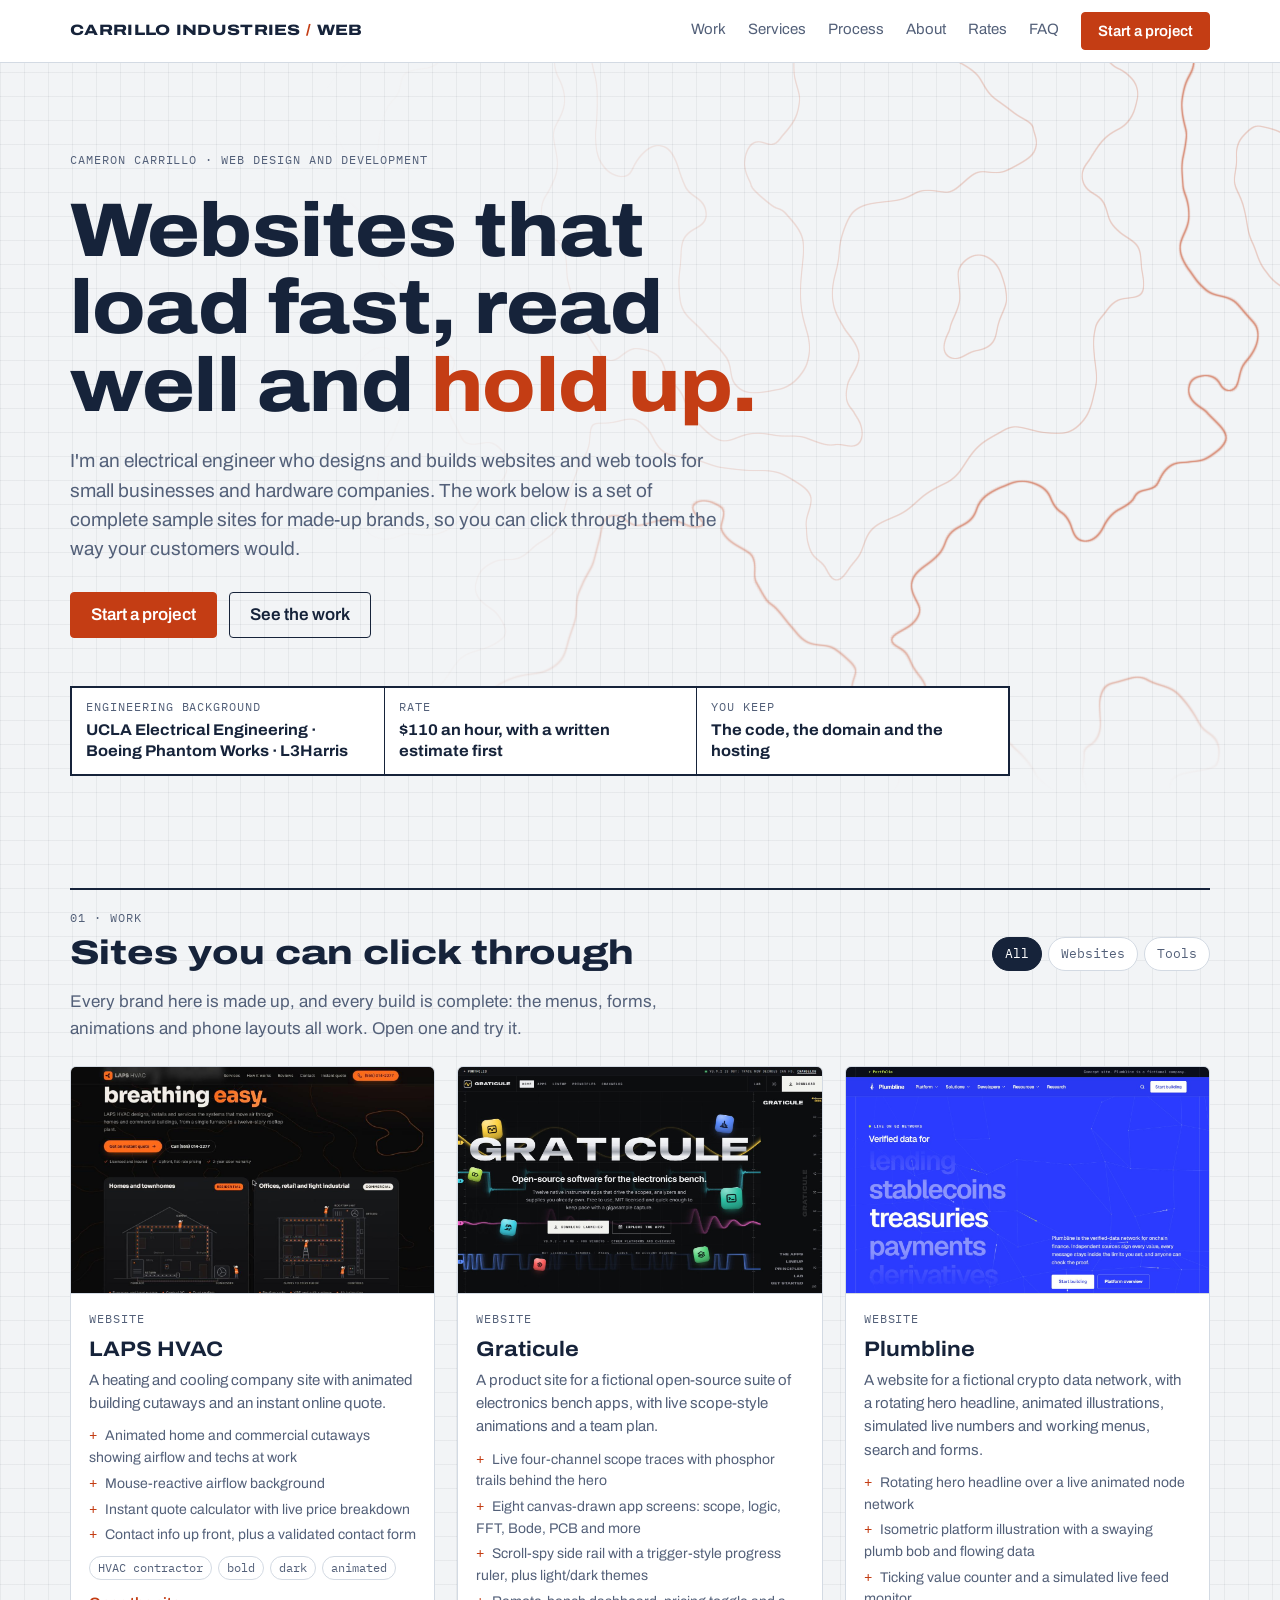
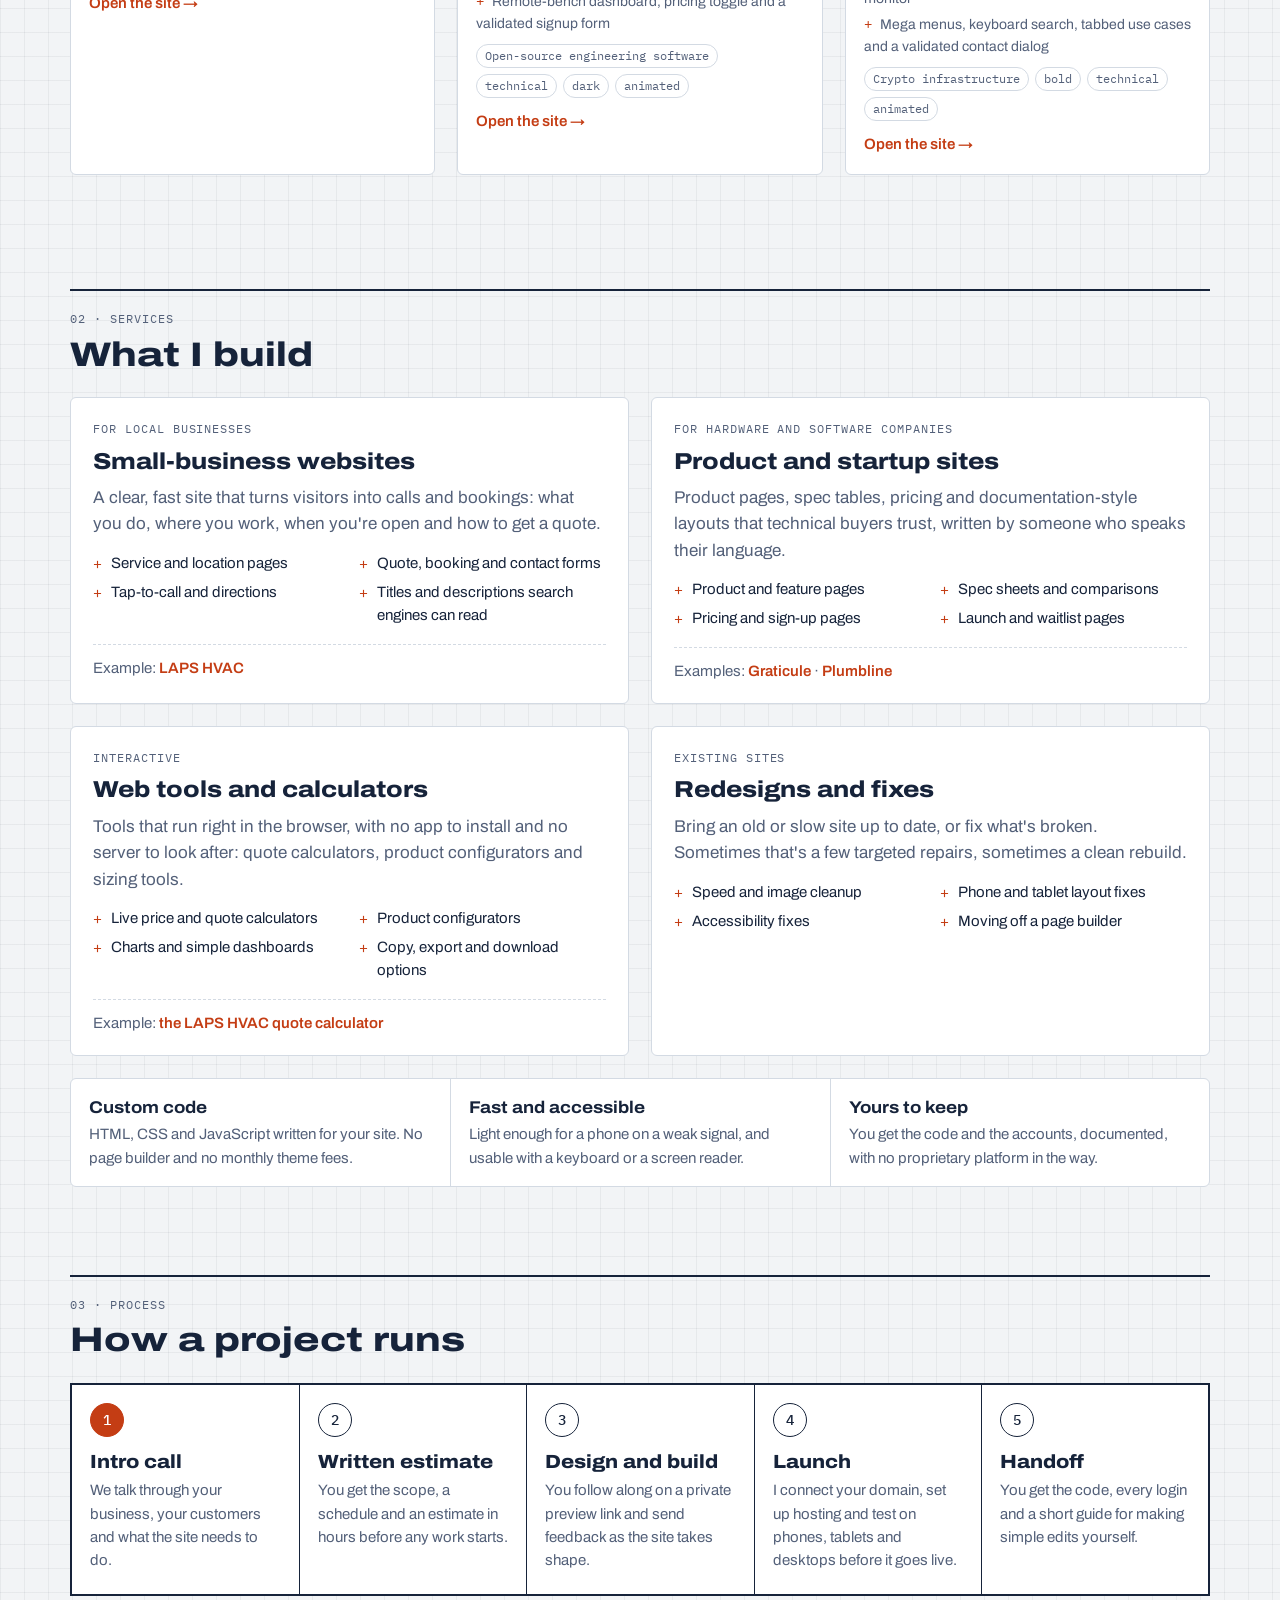
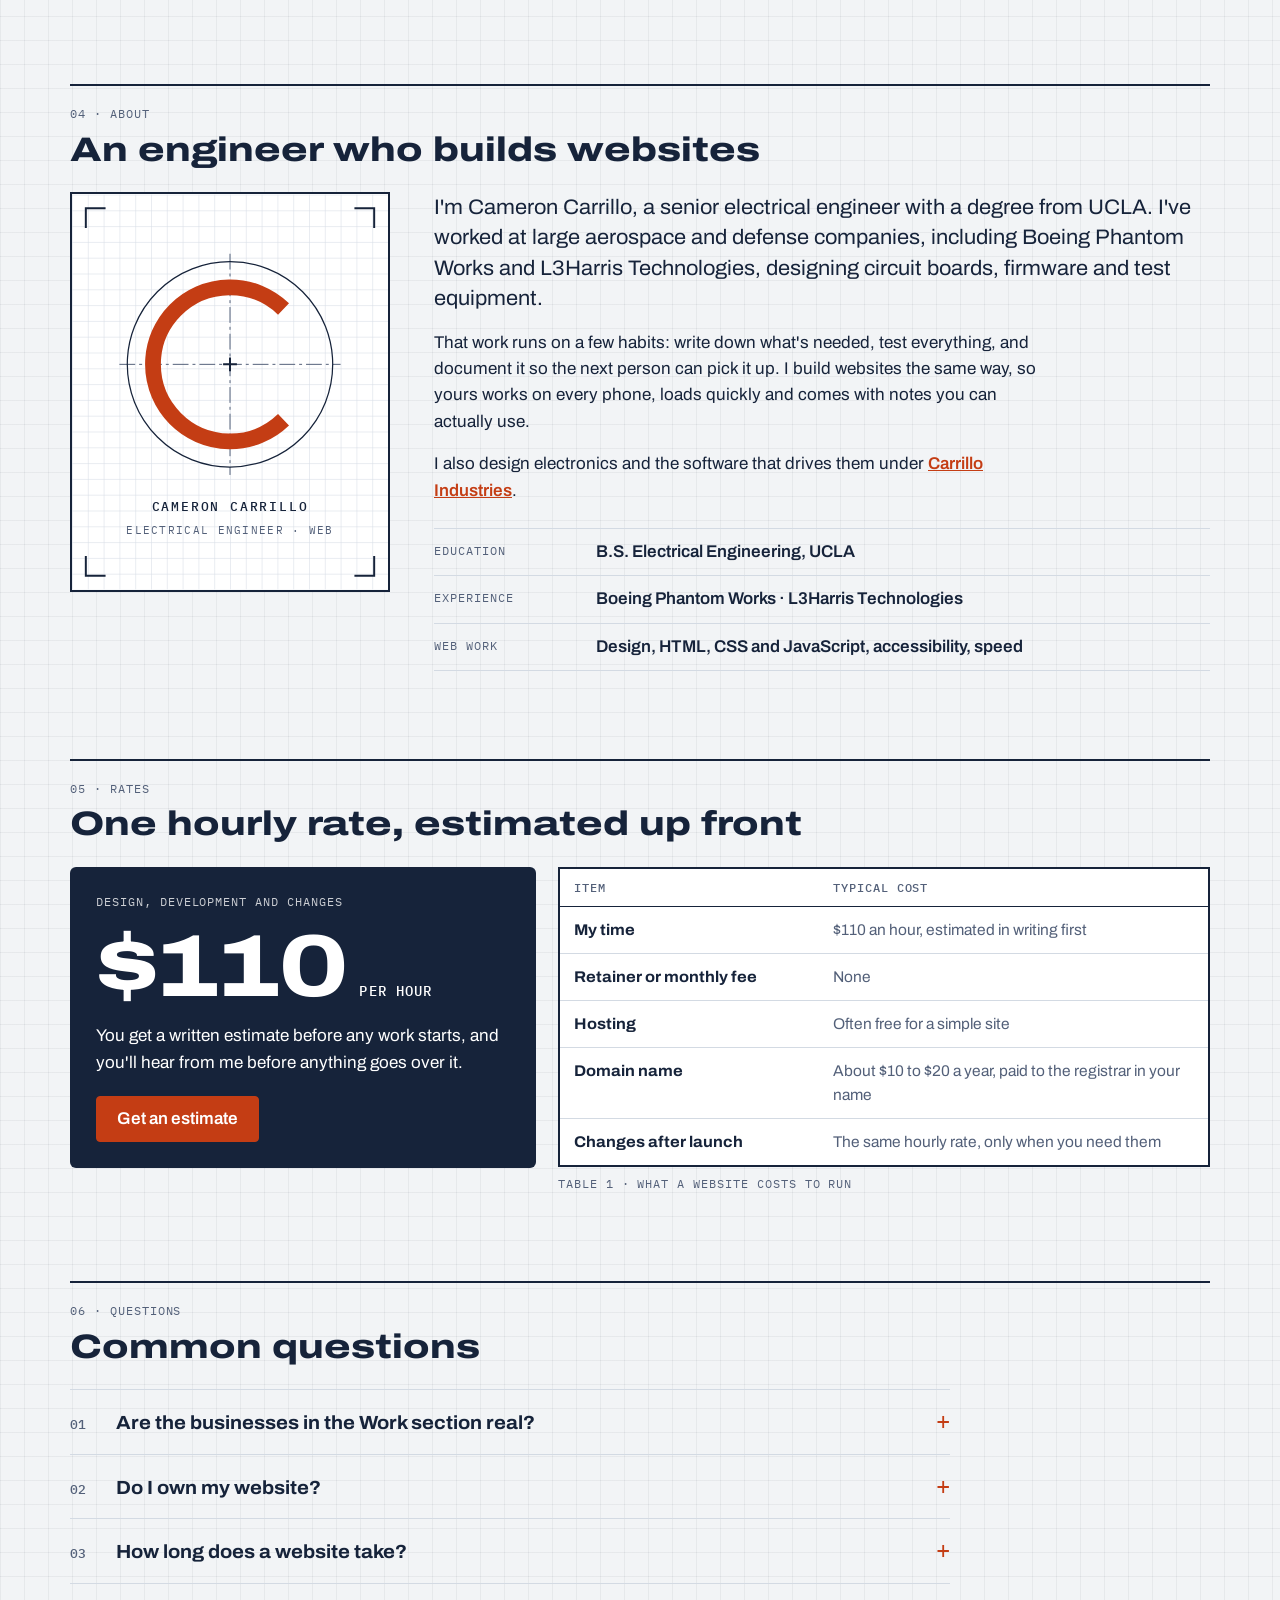
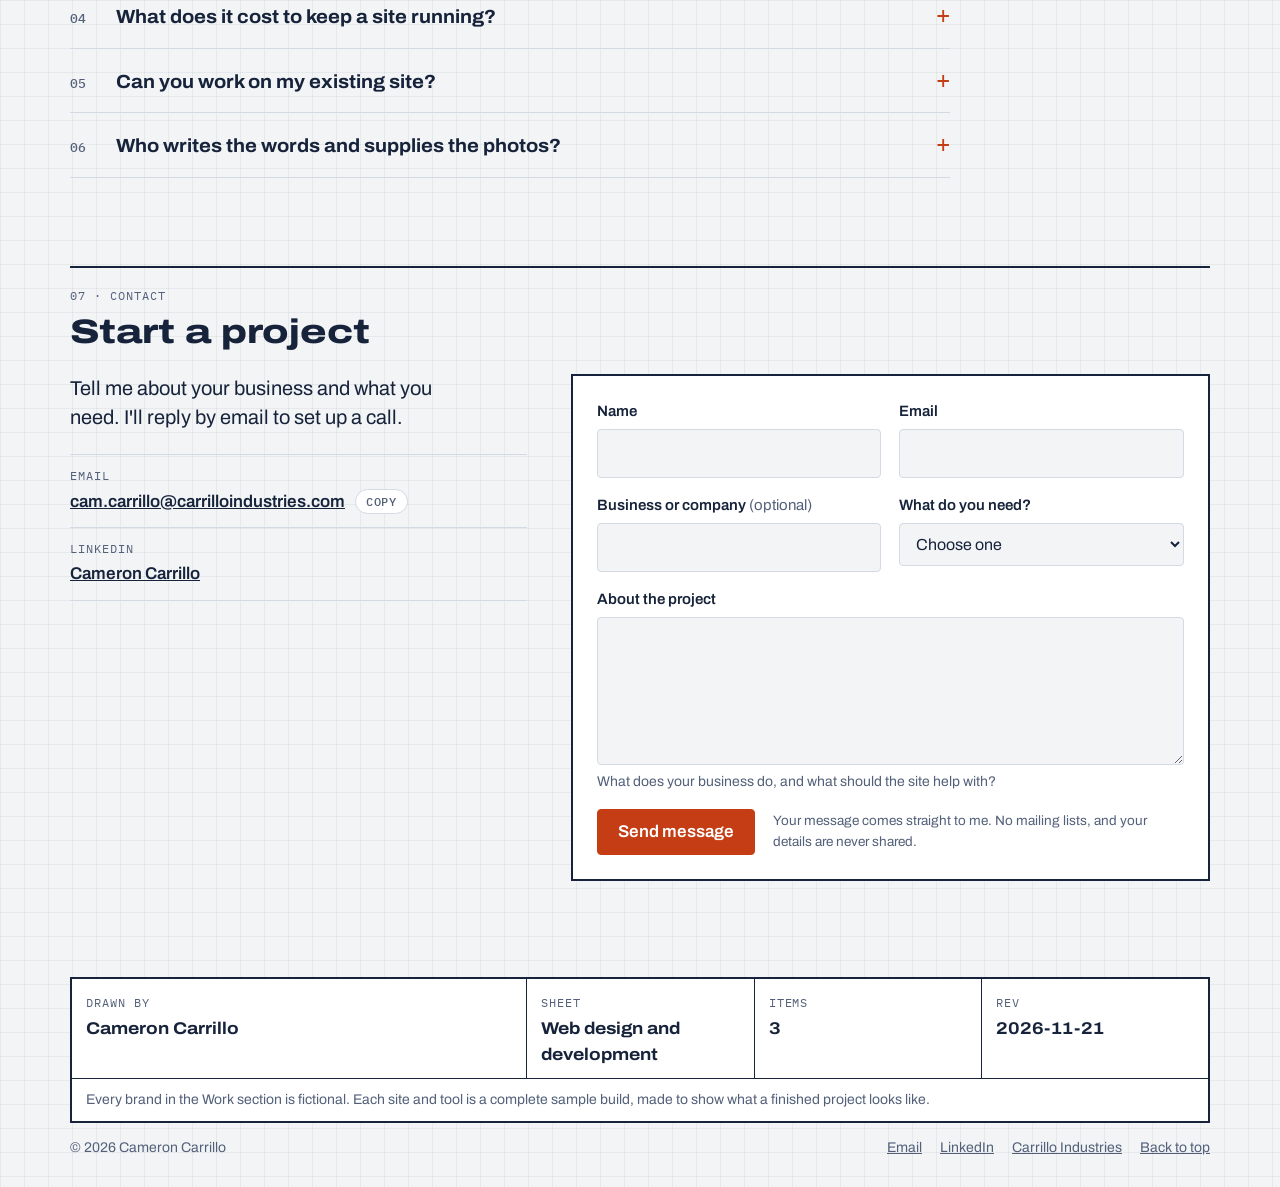
==== commit ca4f80f2: "Rebrand the header to Carrillo Industries and use carrilloindustries.com/web The repo is moving to t" ====
--- a/index.html
+++ b/index.html
@@ -5,12 +5,13 @@
 <meta name="viewport" content="width=device-width, initial-scale=1">
 <title>Cameron Carrillo · Web Design and Development</title>
 <meta name="description" content="Fast, accessible websites and web tools for small businesses and hardware companies, designed and built by electrical engineer Cameron Carrillo.">
-<link rel="canonical" href="https://cam-carrillo.github.io/portfolio/">
+<link rel="canonical" href="https://carrilloindustries.com/web/">
 <meta property="og:type" content="website">
+<meta property="og:site_name" content="Carrillo Industries">
 <meta property="og:title" content="Cameron Carrillo · Web Design and Development">
 <meta property="og:description" content="Websites that load fast, read well and hold up, built by an electrical engineer. $110 an hour, with a written estimate before any work starts.">
-<meta property="og:url" content="https://cam-carrillo.github.io/portfolio/">
-<meta property="og:image" content="https://cam-carrillo.github.io/portfolio/assets/og.jpg">
+<meta property="og:url" content="https://carrilloindustries.com/web/">
+<meta property="og:image" content="https://carrilloindustries.com/web/assets/og.jpg">
 <meta property="og:image:width" content="1200">
 <meta property="og:image:height" content="630">
 <meta name="twitter:card" content="summary_large_image">
@@ -29,8 +30,8 @@
 {
   "@context": "https://schema.org",
   "@type": "ProfessionalService",
-  "name": "Cameron Carrillo · Web design and development",
-  "url": "https://cam-carrillo.github.io/portfolio/",
+  "name": "Carrillo Industries · Web design and development",
+  "url": "https://carrilloindustries.com/web/",
   "email": "cam.carrillo@carrilloindustries.com",
   "description": "Websites and web tools for small businesses and hardware companies.",
   "priceRange": "$110 per hour",
@@ -49,7 +50,7 @@
 
 <header class="bar" id="top">
   <div class="wrap bar-row">
-    <a class="mark" href="./">C.&nbsp;CARRILLO<span> /</span> WEB</a>
+    <a class="mark" href="./">CARRILLO&nbsp;INDUSTRIES<span> /</span> WEB</a>
     <nav class="nav" id="site-nav" aria-label="Main">
       <a href="#work">Work</a>
       <a href="#services">Services</a>
--- a/assets/home.css
+++ b/assets/home.css
@@ -74,6 +74,9 @@
   .nav a[aria-current="true"] { color: var(--mark); border-bottom-color: var(--rule); }
   .nav .btn { margin-top: 16px; padding: 13px 16px; font-size: 16px; }
 }
+/* Narrower logo on phones so it fits beside the Menu button */
+@media (max-width: 480px) { .mark { font-stretch: 100%; font-size: 14px; letter-spacing: .01em; } }
+@media (max-width: 380px) { .mark { font-stretch: 80%; } }
 
 /* Hero: contour-line shader behind the copy, full bleed */
 .hero-band { position: relative; overflow: hidden; }
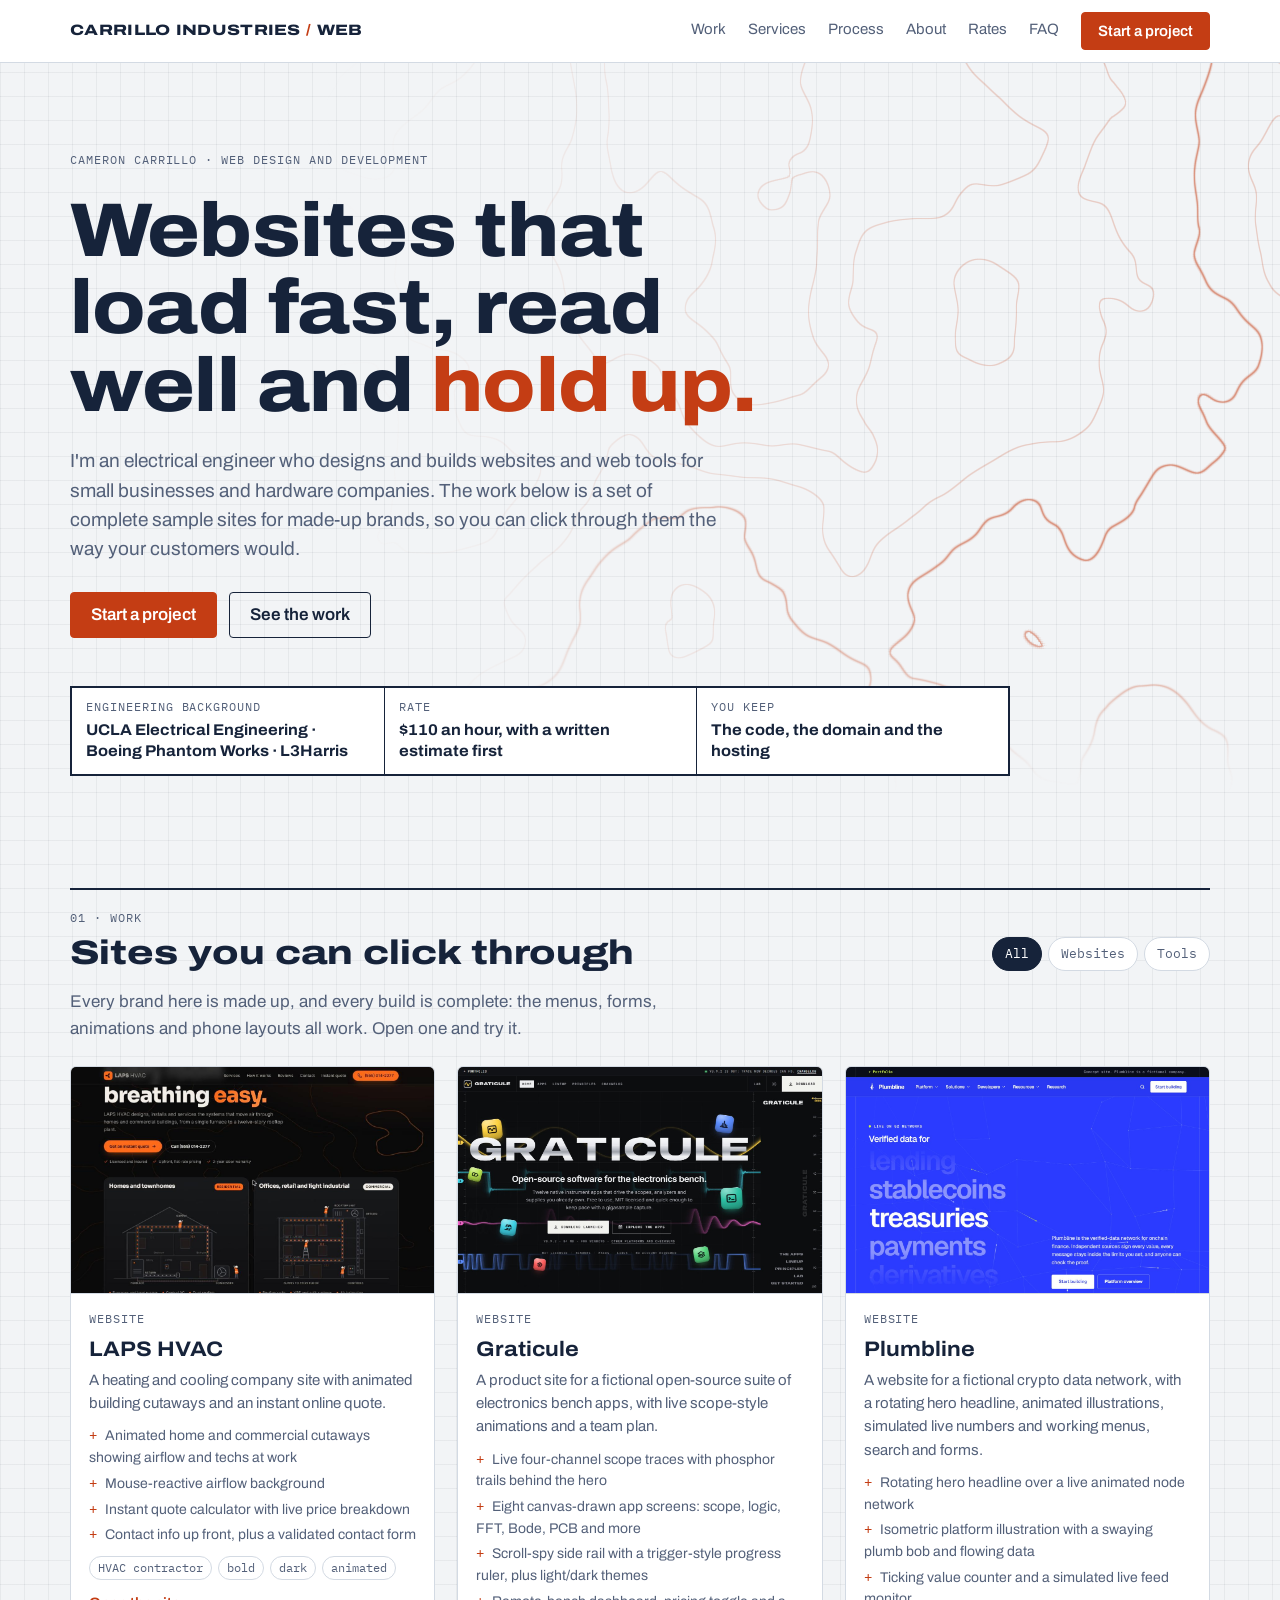
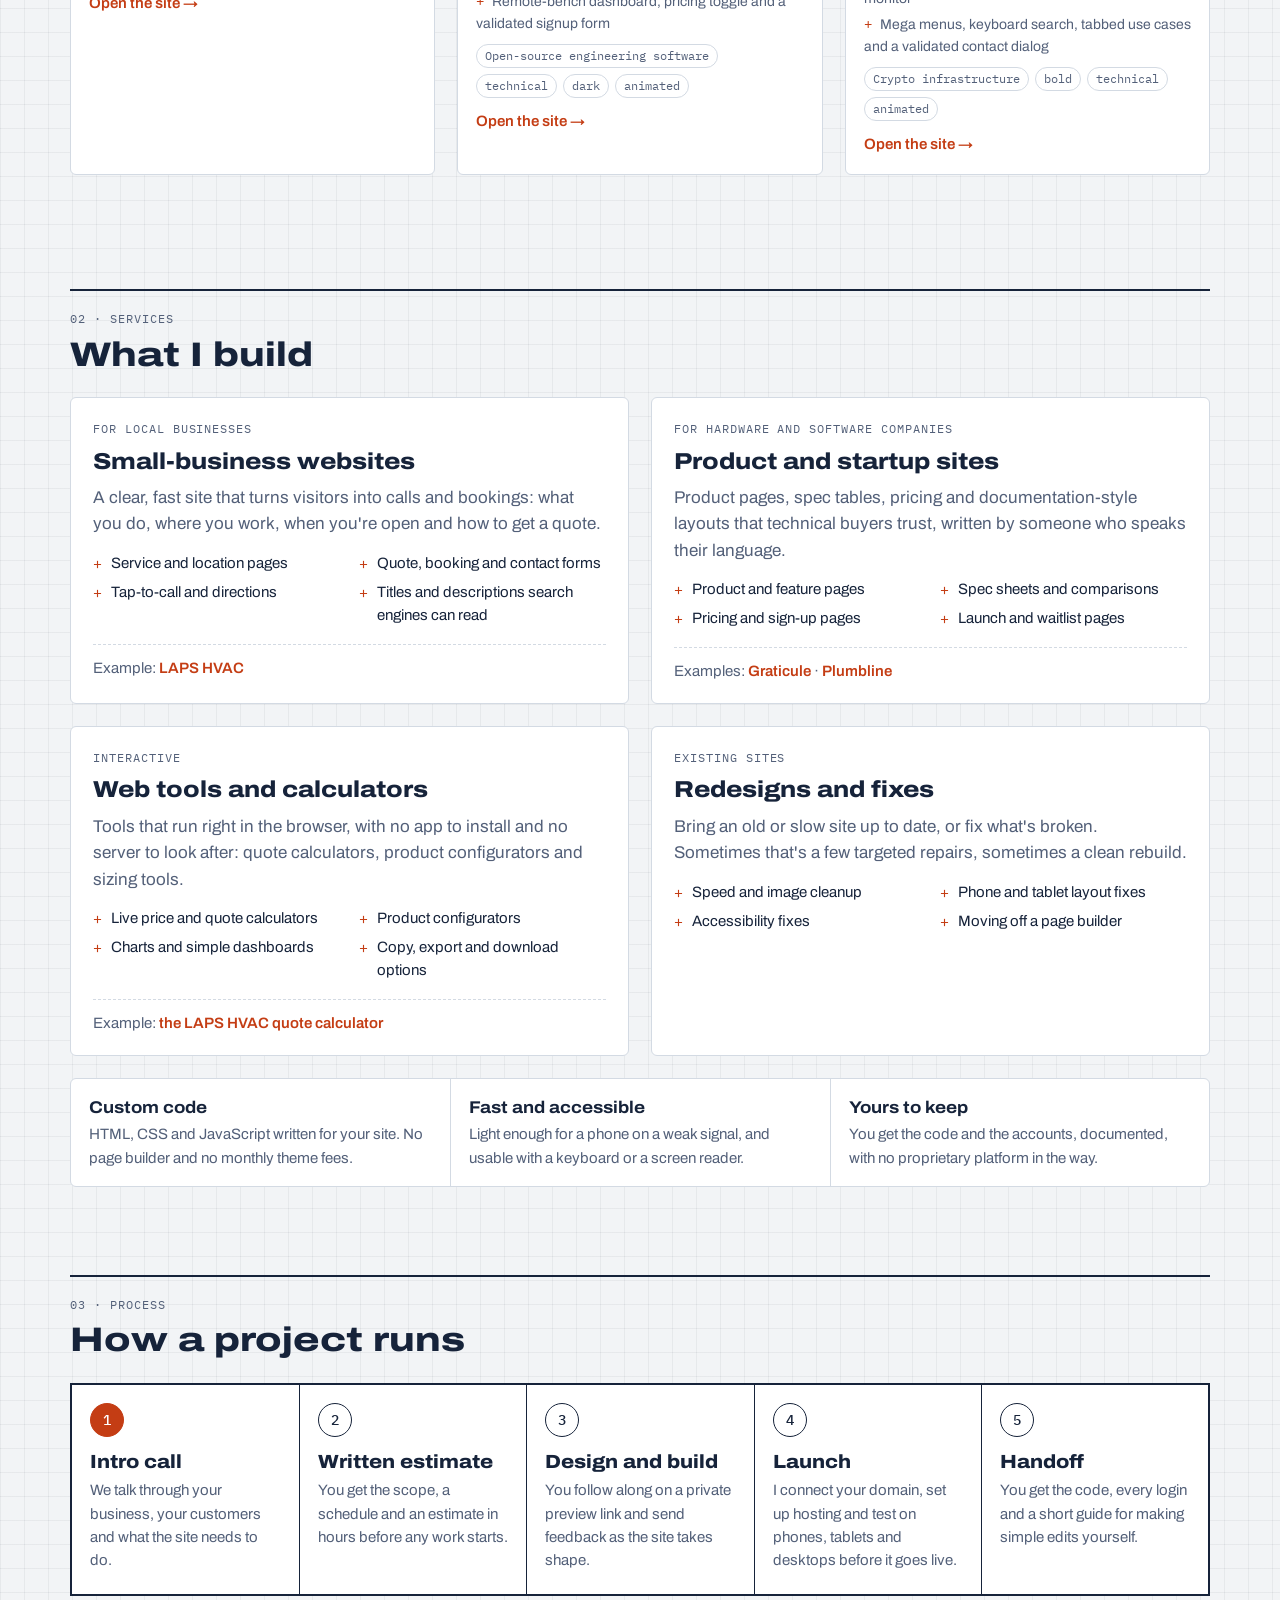
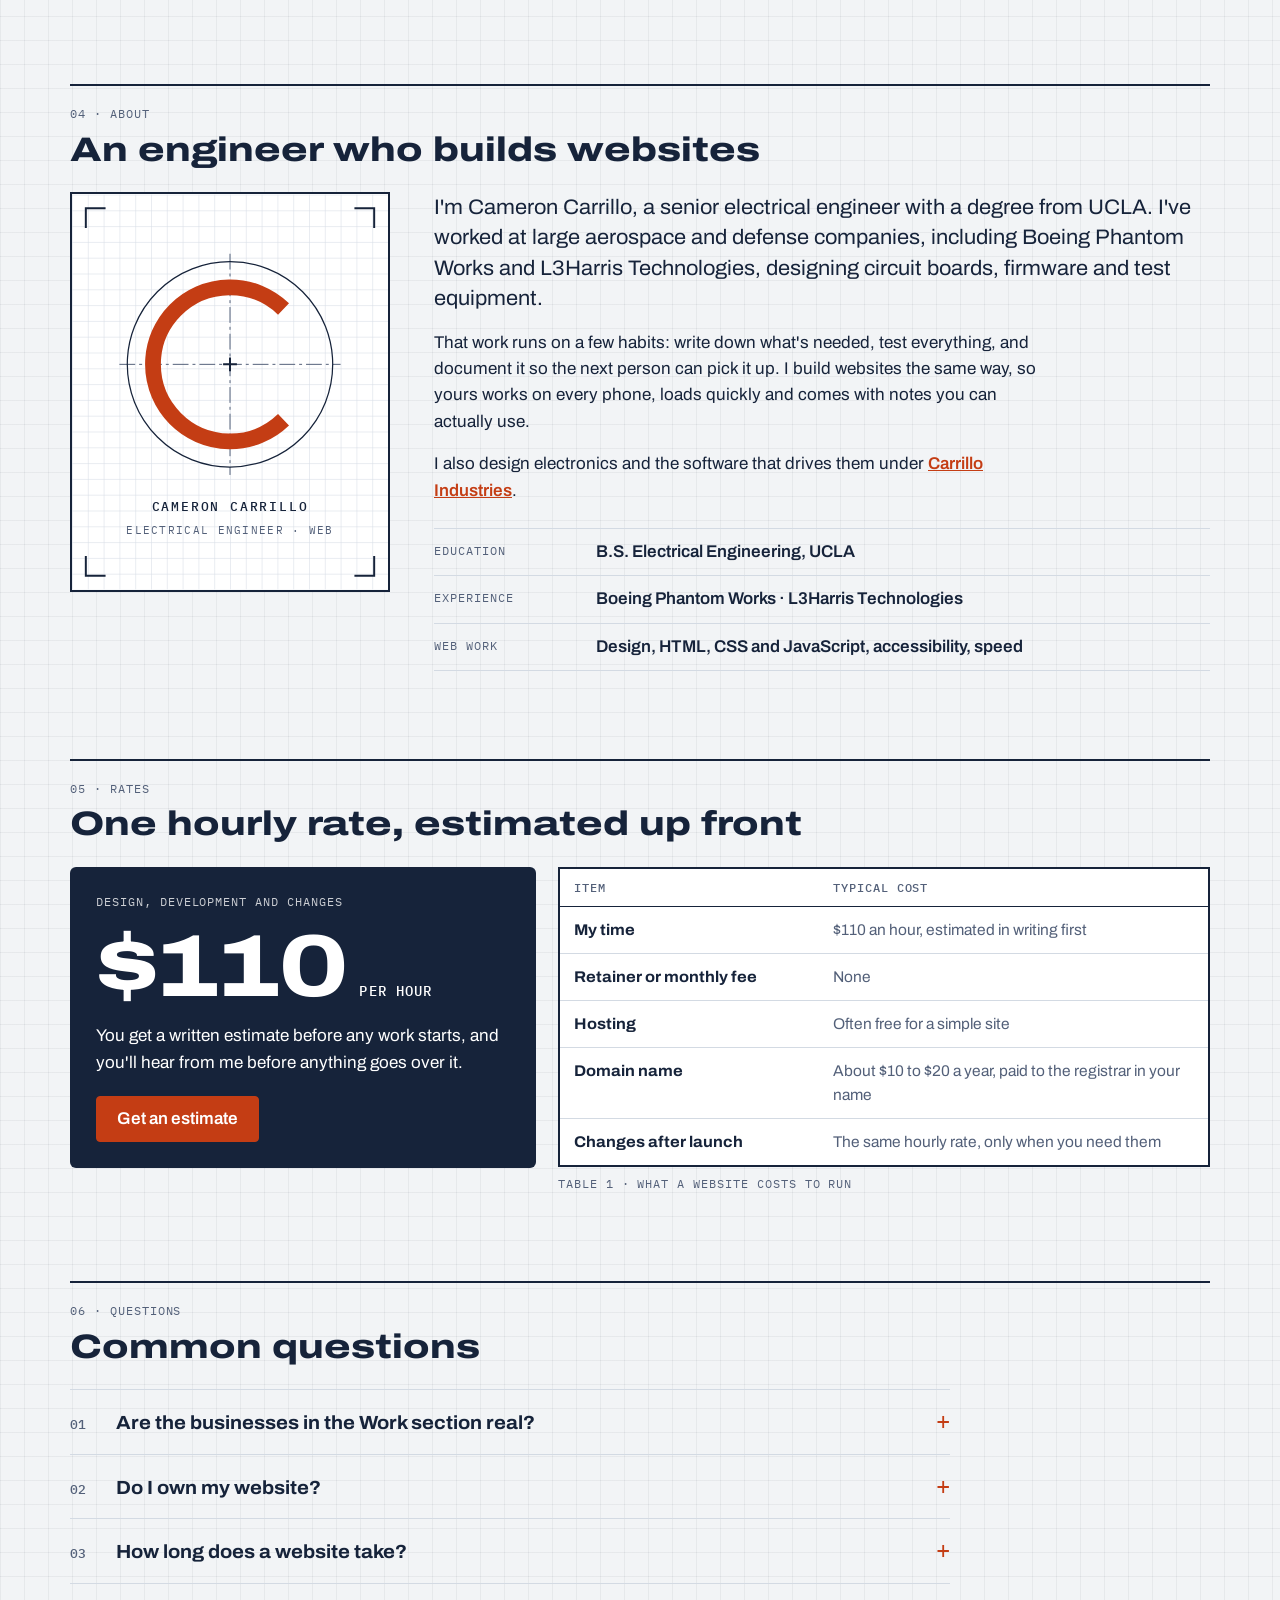
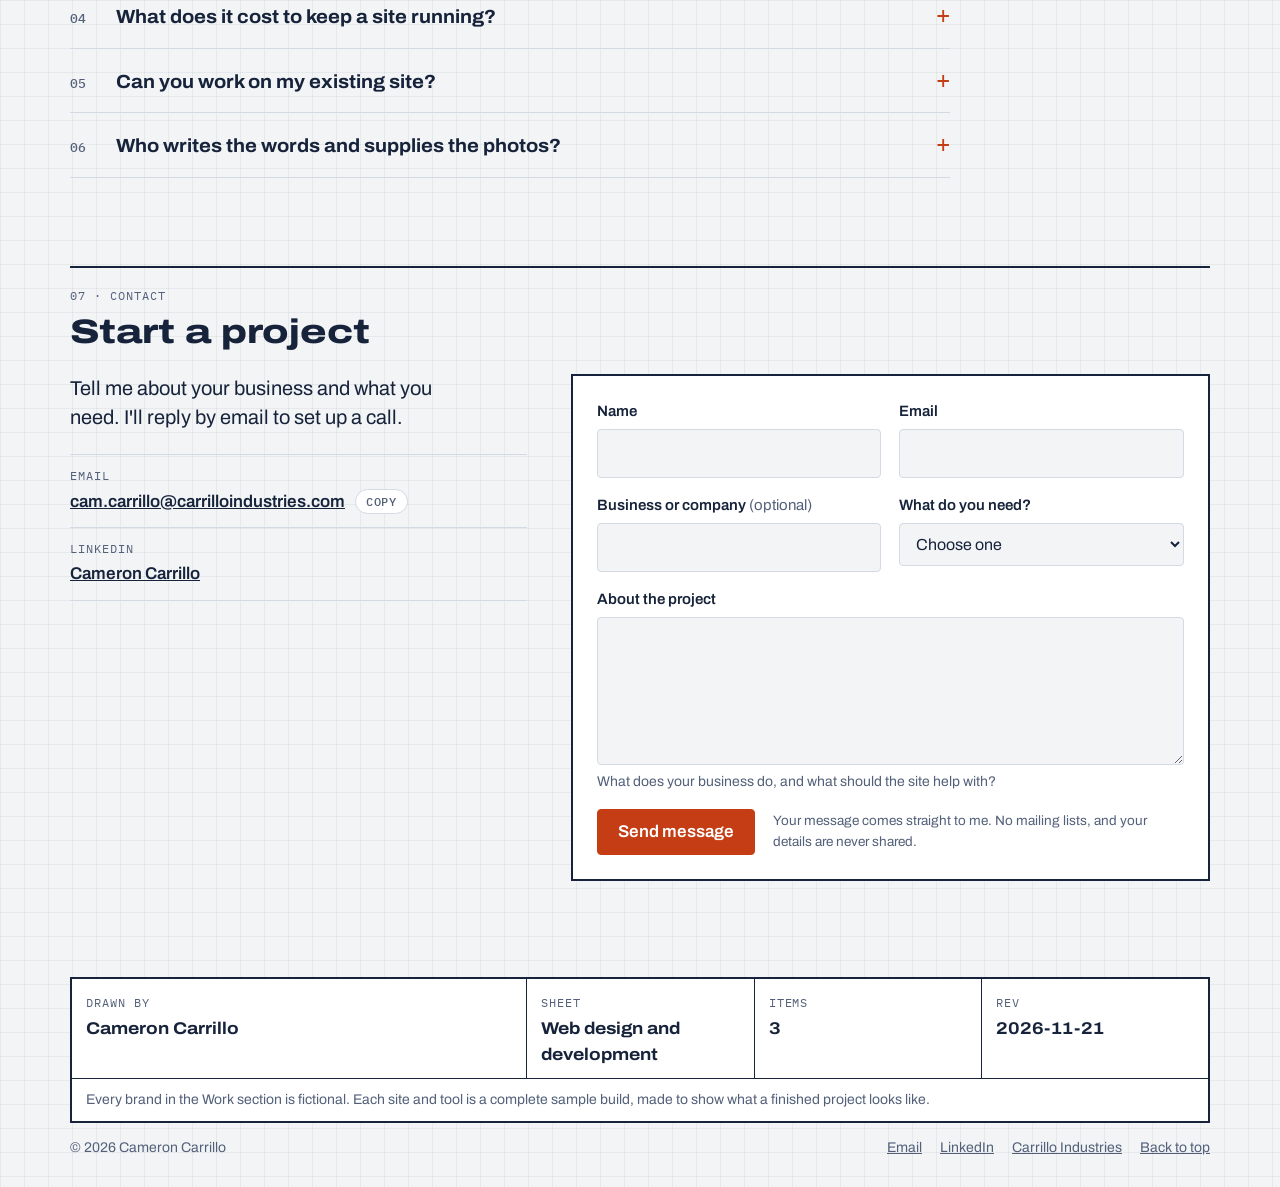
==== commit 45bdf8b2: "Connect the contact form to the live Apps Script Set data-endpoint on #contact-form to the deployed " ====
--- a/index.html
+++ b/index.html
@@ -303,7 +303,7 @@
             </li>
           </ul>
         </div>
-        <form class="form" id="contact-form" action="mailto:cam.carrillo@carrilloindustries.com" method="post" enctype="text/plain" data-endpoint="" novalidate data-reveal>
+        <form class="form" id="contact-form" action="mailto:cam.carrillo@carrilloindustries.com" method="post" enctype="text/plain" data-endpoint="https://script.google.com/macros/s/AKfycbwzS_slqG1SfFZbzLh1zLfcxiCBCinFiUXAZiLB3kJzZ6Xf8PcMhW62DJYUS49ihqb1/exec" novalidate data-reveal>
           <div class="field">
             <label for="f-name">Name</label>
             <input id="f-name" name="name" type="text" autocomplete="name" required aria-describedby="f-name-err">
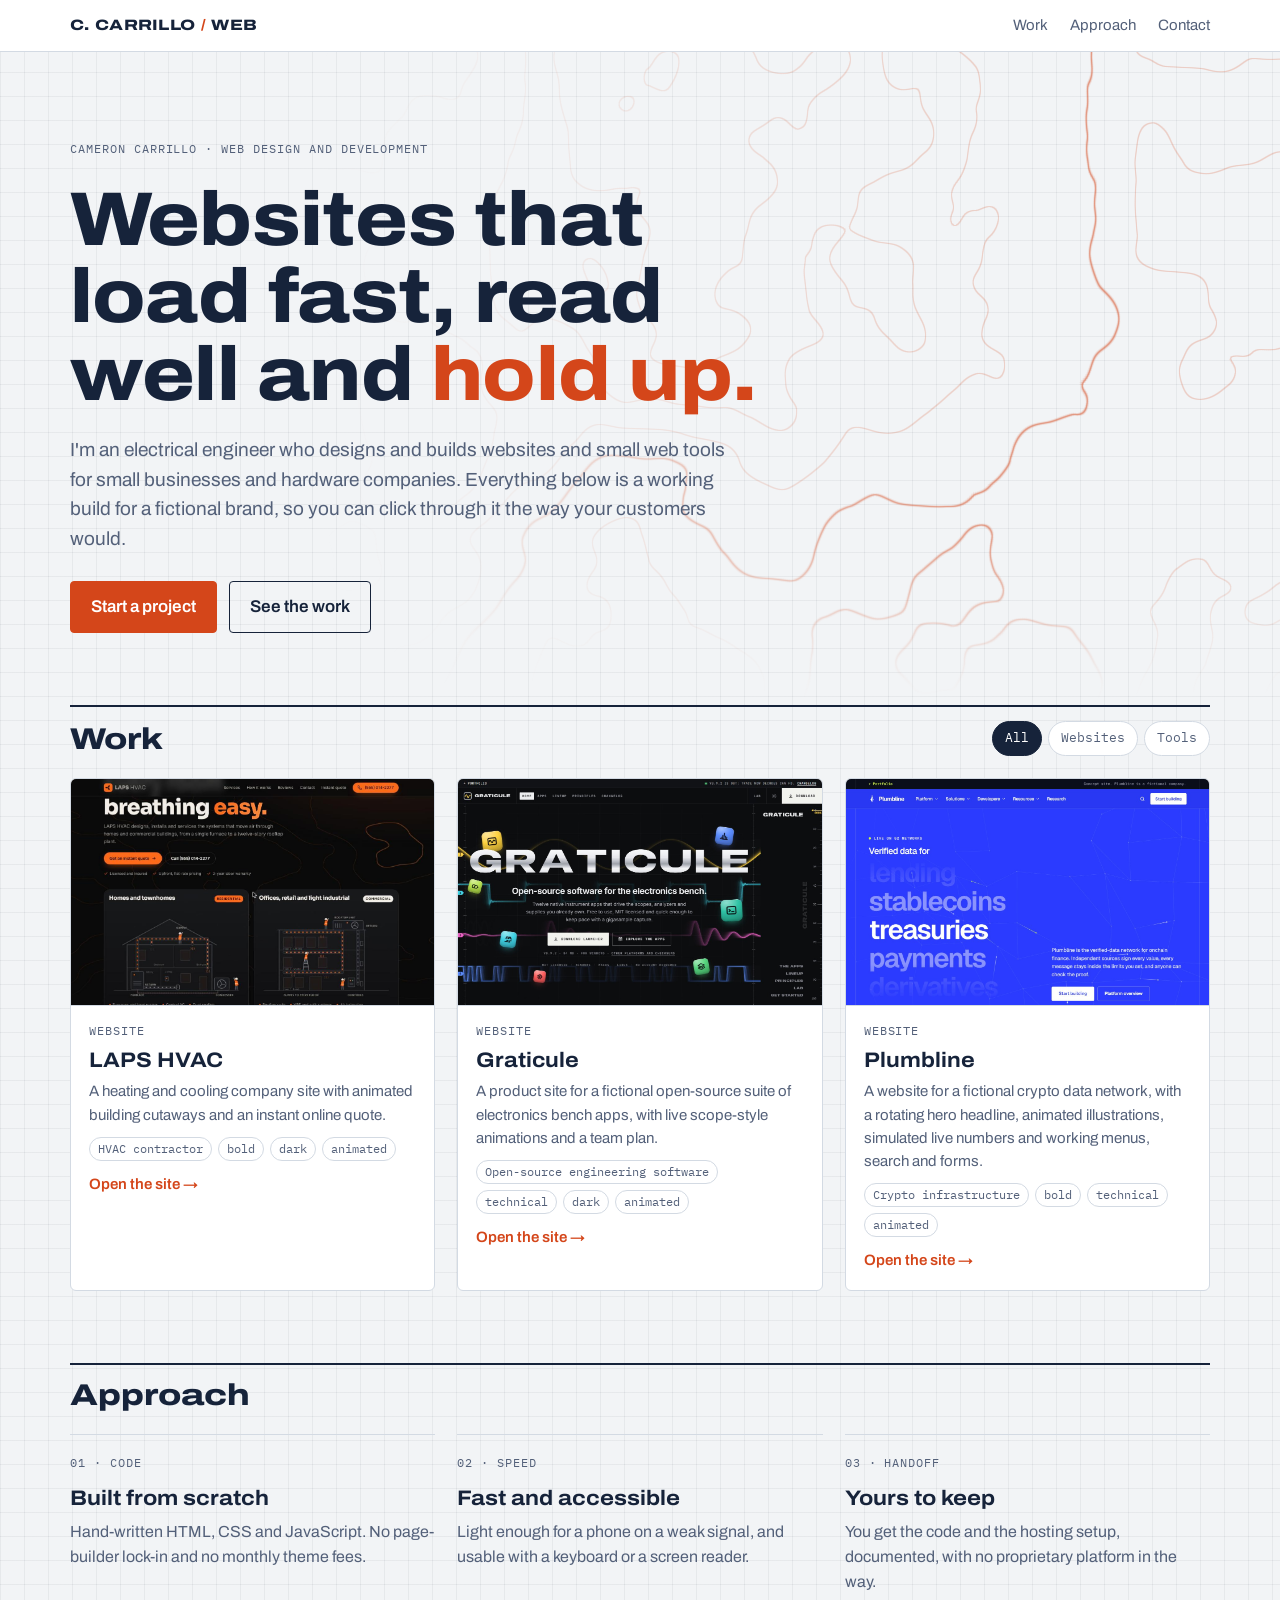
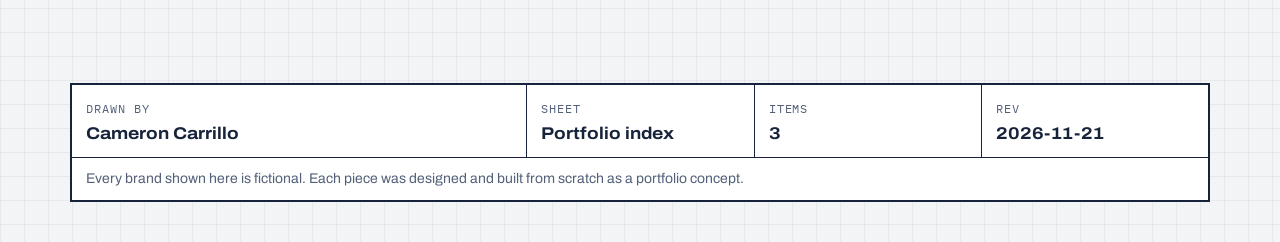
==== commit 78ce76e8: "Merge pull request #1 from CarrilloIndustries/claude/motion-effects Add contour-line hero shader and" ====
--- a/index.html
+++ b/index.html
@@ -1,351 +1,171 @@
-<!DOCTYPE html>
+<!doctype html>
 <html lang="en">
 <head>
 <meta charset="utf-8">
 <meta name="viewport" content="width=device-width, initial-scale=1">
-<title>Cameron Carrillo · Web Design and Development</title>
-<meta name="description" content="Fast, accessible websites and web tools for small businesses and hardware companies, designed and built by electrical engineer Cameron Carrillo.">
-<link rel="canonical" href="https://carrilloindustries.com/web/">
-<meta property="og:type" content="website">
-<meta property="og:site_name" content="Carrillo Industries">
-<meta property="og:title" content="Cameron Carrillo · Web Design and Development">
-<meta property="og:description" content="Websites that load fast, read well and hold up, built by an electrical engineer. $110 an hour, with a written estimate before any work starts.">
-<meta property="og:url" content="https://carrilloindustries.com/web/">
-<meta property="og:image" content="https://carrilloindustries.com/web/assets/og.jpg">
-<meta property="og:image:width" content="1200">
-<meta property="og:image:height" content="630">
-<meta name="twitter:card" content="summary_large_image">
-<link rel="icon" href="assets/favicon.svg" type="image/svg+xml">
+<title>Cameron Carrillo · Websites and Web Tools</title>
+<meta name="description" content="Websites and interactive web tools designed and built by Cameron Carrillo. Every piece is a working build for a fictional brand.">
 <link rel="preconnect" href="https://fonts.googleapis.com">
 <link rel="preconnect" href="https://fonts.gstatic.com" crossorigin>
 <link rel="stylesheet" href="https://fonts.googleapis.com/css2?family=Archivo:wdth,wght@62..125,400..800&family=IBM+Plex+Mono:wght@400;500&display=swap">
-<link rel="stylesheet" href="assets/home.css">
-<script>
-  /* Hide scroll-reveal elements before first paint. If the page script never runs, show everything after 3 s. */
-  document.documentElement.classList.add("js");
-  setTimeout(function () { if (!window.homeReady) document.documentElement.classList.add("no-reveal"); }, 3000);
-</script>
-<script src="assets/home.js" defer></script>
-<script type="application/ld+json">
-{
-  "@context": "https://schema.org",
-  "@type": "ProfessionalService",
-  "name": "Carrillo Industries · Web design and development",
-  "url": "https://carrilloindustries.com/web/",
-  "email": "cam.carrillo@carrilloindustries.com",
-  "description": "Websites and web tools for small businesses and hardware companies.",
-  "priceRange": "$110 per hour",
-  "founder": {
-    "@type": "Person",
-    "name": "Cameron Carrillo",
-    "jobTitle": "Electrical engineer and web developer",
-    "alumniOf": { "@type": "CollegeOrUniversity", "name": "University of California, Los Angeles" },
-    "sameAs": ["https://www.linkedin.com/in/cameron-carrillo-446660215/", "https://carrilloindustries.com/"]
-  }
+<style>
+/* Layout: an engineering drawing sheet. Grid-paper ground, wide display type, a title block as the footer. */
+:root {
+  --paper: #F2F4F6;
+  --sheet: #FFFFFF;
+  --ink: #16233A;
+  --soft: #536079;
+  --rule: #D3DAE3;
+  --grid: rgba(22, 35, 58, 0.055);
+  --mark: #D4461A;
+  --mark-ink: #FFFFFF;
+  --display: "Archivo", "Helvetica Neue", Arial, sans-serif;
+  --mono: "IBM Plex Mono", ui-monospace, "Cascadia Mono", Consolas, monospace;
+  color-scheme: light;
 }
-</script>
+@media (prefers-color-scheme: dark) {
+  :root {
+    --paper: #0C121B; --sheet: #131B27; --ink: #E3E9F0; --soft: #98A5B7; --rule: #253145;
+    --grid: rgba(227, 233, 240, 0.05); --mark: #FF7447; --mark-ink: #1A0A04;
+    color-scheme: dark;
+  }
+}
+* { box-sizing: border-box; }
+html { scroll-behavior: smooth; }
+@media (prefers-reduced-motion: reduce) { html { scroll-behavior: auto; } * { transition: none !important; } }
+body {
+  margin: 0; background-color: var(--paper); color: var(--ink);
+  background-image: linear-gradient(var(--grid) 1px, transparent 1px), linear-gradient(90deg, var(--grid) 1px, transparent 1px);
+  background-size: 24px 24px;
+  font-family: var(--display); font-size: 17px; line-height: 1.55;
+}
+a { color: inherit; }
+a:focus-visible, button:focus-visible { outline: 2px solid var(--mark); outline-offset: 3px; }
+.wrap { max-width: 1180px; margin: 0 auto; padding-inline: 20px; }
+.label { font-family: var(--mono); font-size: 12px; letter-spacing: .08em; text-transform: uppercase; color: var(--soft); }
+
+/* Top bar */
+.bar { border-bottom: 1px solid var(--rule); background: var(--sheet); }
+.bar .wrap { display: flex; justify-content: space-between; align-items: center; gap: 16px; padding-block: 14px; flex-wrap: wrap; }
+.mark { font-weight: 800; font-stretch: 125%; letter-spacing: .02em; text-decoration: none; font-size: 15px; }
+.mark span { color: var(--mark); }
+.bar nav { display: flex; gap: 22px; font-size: 15px; }
+.bar nav a { text-decoration: none; color: var(--soft); }
+.bar nav a:hover { color: var(--ink); }
+
+/* Hero: contour-line shader behind the copy, full bleed */
+.hero-band { position: relative; overflow: hidden; }
+.hero-band .wrap { position: relative; }
+.hero-fx { position: absolute; inset: 0; width: 100%; height: 100%; display: block; pointer-events: none; }
+.hero { padding-block: 88px 72px; display: grid; gap: 22px; }
+.hero h1 { margin: 0; font-weight: 800; font-stretch: 112%; font-size: clamp(38px, 6.4vw, 76px); line-height: 1.02; letter-spacing: -.01em; max-width: 15ch; text-wrap: balance; }
+.hero h1 em { font-style: normal; color: var(--mark); }
+.hero p { margin: 0; max-width: 60ch; font-size: 19px; color: var(--soft); }
+.ctas { display: flex; gap: 12px; flex-wrap: wrap; margin-top: 6px; }
+.btn { display: inline-flex; align-items: center; gap: 8px; padding: 12px 20px; border-radius: 4px; font-weight: 600; text-decoration: none; border: 1.5px solid var(--ink); }
+.btn.primary { background: var(--mark); border-color: var(--mark); color: var(--mark-ink); }
+.btn:hover { transform: translateY(-1px); }
+
+/* Work */
+section { scroll-margin-top: 20px; }
+.head { display: flex; justify-content: space-between; align-items: end; gap: 16px; flex-wrap: wrap; border-top: 2px solid var(--ink); padding-top: 14px; margin-bottom: 22px; }
+.head h2 { margin: 0; font-weight: 800; font-stretch: 125%; font-size: 30px; line-height: 1.1; }
+.filters { display: flex; gap: 6px; flex-wrap: wrap; }
+.filters button { font: inherit; font-family: var(--mono); font-size: 13px; padding: 6px 12px; border: 1px solid var(--rule); background: var(--sheet); color: var(--soft); border-radius: 999px; cursor: pointer; }
+.filters button[aria-pressed="true"] { background: var(--ink); color: var(--sheet); border-color: var(--ink); }
+.grid { display: grid; grid-template-columns: repeat(auto-fill, minmax(min(100%, 300px), 1fr)); gap: 22px; }
+.card { display: grid; grid-template-rows: auto 1fr; background: var(--sheet); border: 1px solid var(--rule); border-radius: 6px; overflow: hidden; text-decoration: none; transition: transform .15s ease, border-color .15s ease; }
+.card:hover { transform: translateY(-3px); border-color: var(--ink); }
+.thumb { aspect-ratio: 16 / 10; width: 100%; display: block; object-fit: cover; object-position: top; border-bottom: 1px solid var(--rule); background: var(--paper); }
+.tile { aspect-ratio: 16 / 10; border-bottom: 1px solid var(--rule); position: relative; display: grid; align-content: end; padding: 18px; color: #fff;
+  background-image: linear-gradient(rgba(255,255,255,.12) 1px, transparent 1px), linear-gradient(90deg, rgba(255,255,255,.12) 1px, transparent 1px);
+  background-size: 20px 20px; }
+.tile b { font-weight: 800; font-stretch: 118%; font-size: 26px; line-height: 1.05; text-wrap: balance; }
+.tile i { position: absolute; top: 14px; left: 18px; font-style: normal; font-family: var(--mono); font-size: 11px; letter-spacing: .08em; text-transform: uppercase; opacity: .85; }
+.body { padding: 16px 18px 18px; display: grid; gap: 8px; align-content: start; }
+.body h3 { margin: 0; font-weight: 700; font-stretch: 110%; font-size: 21px; line-height: 1.15; }
+.body p { margin: 0; font-size: 15px; color: var(--soft); }
+.tags { display: flex; gap: 6px; flex-wrap: wrap; margin-top: 2px; }
+.tags span { font-family: var(--mono); font-size: 11.5px; padding: 2px 8px; border: 1px solid var(--rule); border-radius: 999px; color: var(--soft); }
+.open { font-weight: 600; font-size: 15px; color: var(--mark); margin-top: 4px; }
+.empty { background: var(--sheet); border: 1.5px dashed var(--rule); border-radius: 6px; padding: 36px 24px; text-align: center; color: var(--soft); }
+.empty b { display: block; color: var(--ink); font-stretch: 112%; font-size: 21px; margin-bottom: 4px; }
+
+/* Approach */
+.approach { padding-block: 72px 24px; }
+.points { display: grid; grid-template-columns: repeat(auto-fit, minmax(min(100%, 260px), 1fr)); gap: 22px; }
+.point { border-top: 1px solid var(--rule); padding-top: 14px; }
+.point h3 { margin: 6px 0 6px; font-stretch: 112%; font-size: 21px; }
+.point p { margin: 0; color: var(--soft); font-size: 16px; }
+
+/* Title block footer */
+.titleblock { margin-top: 64px; margin-bottom: 40px; }
+.tb { display: grid; grid-template-columns: 2fr repeat(3, 1fr); border: 2px solid var(--ink); background: var(--sheet); }
+.tb > div { padding: 10px 14px; border-left: 1px solid var(--ink); min-width: 0; }
+.tb > div:first-child { border-left: 0; }
+.tb .v { font-weight: 700; font-stretch: 112%; font-size: 17px; overflow-wrap: anywhere; }
+.tb .note { grid-column: 1 / -1; border-left: 0; border-top: 1px solid var(--ink); font-size: 14px; color: var(--soft); }
+/* Scroll reveal. Only armed when JS runs and motion is allowed, so content never stays hidden.
+   The animation fills backwards only, so cards get their own hover transform back once it ends. */
+.reveal-on [data-reveal]:not(.in) { opacity: 0; }
+.reveal-on [data-reveal].in { animation: rise .7s cubic-bezier(.2, .7, .2, 1) var(--d, 0ms) backwards; }
+@keyframes rise { from { opacity: 0; transform: translateY(18px); } to { opacity: 1; transform: none; } }
+
+@media (max-width: 640px) {
+  .tb { grid-template-columns: 1fr 1fr; }
+  .tb > div:nth-child(3) { border-left: 0; }
+  .tb > div:nth-child(n+3):not(.note) { border-top: 1px solid var(--ink); }
+  .hero { padding-block: 56px 48px; }
+}
+</style>
 </head>
 <body>
-<a class="skip" href="#main">Skip to content</a>
-
-<header class="bar" id="top">
-  <div class="wrap bar-row">
-    <a class="mark" href="./">CARRILLO&nbsp;INDUSTRIES<span> /</span> WEB</a>
-    <nav class="nav" id="site-nav" aria-label="Main">
+<header class="bar">
+  <div class="wrap">
+    <a class="mark" href="./">C.&nbsp;CARRILLO<span> /</span> WEB</a>
+    <nav aria-label="Main">
       <a href="#work">Work</a>
-      <a href="#services">Services</a>
-      <a href="#process">Process</a>
-      <a href="#about">About</a>
-      <a href="#rates">Rates</a>
-      <a href="#faq">FAQ</a>
-      <a class="btn primary nav-cta" href="#contact">Start a project</a>
+      <a href="#approach">Approach</a>
+      <a href="https://www.linkedin.com/in/cameron-carrillo-446660215/" target="_blank" rel="noopener">Contact</a>
     </nav>
-    <button class="menu-btn" type="button" aria-expanded="false" aria-controls="site-nav">
-      <span class="menu-icon" aria-hidden="true"></span>Menu
-    </button>
   </div>
 </header>
 
-<main id="main">
+<main>
   <div class="hero-band">
     <canvas class="hero-fx" aria-hidden="true"></canvas>
     <div class="wrap">
       <section class="hero" aria-labelledby="hero-title">
         <span class="label" data-reveal>Cameron Carrillo · Web design and development</span>
         <h1 id="hero-title" data-reveal>Websites that load fast, read well and <em>hold up.</em></h1>
-        <p class="lede" data-reveal>I'm an electrical engineer who designs and builds websites and web tools for small businesses and hardware companies. The work below is a set of complete sample sites for made-up brands, so you can click through them the way your customers would.</p>
+        <p data-reveal>I'm an electrical engineer who designs and builds websites and small web tools for small businesses and hardware companies. Everything below is a working build for a fictional brand, so you can click through it the way your customers would.</p>
         <div class="ctas" data-reveal>
-          <a class="btn primary" href="#contact">Start a project</a>
+          <a class="btn primary" href="https://www.linkedin.com/in/cameron-carrillo-446660215/" target="_blank" rel="noopener">Start a project</a>
           <a class="btn" href="#work">See the work</a>
         </div>
-        <dl class="specs" data-reveal>
-          <div><dt class="label">Engineering background</dt><dd>UCLA Electrical Engineering · Boeing Phantom Works · L3Harris</dd></div>
-          <div><dt class="label">Rate</dt><dd>$110 an hour, with a written estimate first</dd></div>
-          <div><dt class="label">You keep</dt><dd>The code, the domain and the hosting</dd></div>
-        </dl>
       </section>
     </div>
   </div>
 
   <div class="wrap">
-    <section id="work" class="block" aria-labelledby="work-title">
+    <section id="work" aria-labelledby="work-title">
       <div class="head" data-reveal>
-        <div>
-          <span class="label">01 · Work</span>
-          <h2 id="work-title">Sites you can click through</h2>
-        </div>
+        <h2 id="work-title">Work</h2>
         <div class="filters" role="group" aria-label="Filter work">
           <button type="button" data-f="all" aria-pressed="true">All</button>
           <button type="button" data-f="site" aria-pressed="false">Websites</button>
           <button type="button" data-f="tool" aria-pressed="false">Tools</button>
         </div>
       </div>
-      <p class="intro" data-reveal>Every brand here is made up, and every build is complete: the menus, forms, animations and phone layouts all work. Open one and try it.</p>
       <div class="grid" id="grid" aria-live="polite"></div>
-      <noscript><p class="empty">Turn on JavaScript to see the work.</p></noscript>
-      <div class="more"><button type="button" class="btn" id="show-all" hidden>Show all work</button></div>
     </section>
 
-    <section id="services" class="block" aria-labelledby="services-title">
-      <div class="head" data-reveal>
-        <div>
-          <span class="label">02 · Services</span>
-          <h2 id="services-title">What I build</h2>
-        </div>
-      </div>
-      <div class="services">
-        <article class="service" data-reveal>
-          <span class="label">For local businesses</span>
-          <h3>Small-business websites</h3>
-          <p>A clear, fast site that turns visitors into calls and bookings: what you do, where you work, when you're open and how to get a quote.</p>
-          <ul class="ticks">
-            <li>Service and location pages</li>
-            <li>Quote, booking and contact forms</li>
-            <li>Tap-to-call and directions</li>
-            <li>Titles and descriptions search engines can read</li>
-          </ul>
-          <p class="example">Example: <a href="sites/laps-hvac/">LAPS HVAC</a></p>
-        </article>
-        <article class="service" data-reveal>
-          <span class="label">For hardware and software companies</span>
-          <h3>Product and startup sites</h3>
-          <p>Product pages, spec tables, pricing and documentation-style layouts that technical buyers trust, written by someone who speaks their language.</p>
-          <ul class="ticks">
-            <li>Product and feature pages</li>
-            <li>Spec sheets and comparisons</li>
-            <li>Pricing and sign-up pages</li>
-            <li>Launch and waitlist pages</li>
-          </ul>
-          <p class="example">Examples: <a href="sites/graticule/">Graticule</a> · <a href="sites/plumbline/">Plumbline</a></p>
-        </article>
-        <article class="service" data-reveal>
-          <span class="label">Interactive</span>
-          <h3>Web tools and calculators</h3>
-          <p>Tools that run right in the browser, with no app to install and no server to look after: quote calculators, product configurators and sizing tools.</p>
-          <ul class="ticks">
-            <li>Live price and quote calculators</li>
-            <li>Product configurators</li>
-            <li>Charts and simple dashboards</li>
-            <li>Copy, export and download options</li>
-          </ul>
-          <p class="example">Example: <a href="sites/laps-hvac/">the LAPS HVAC quote calculator</a></p>
-        </article>
-        <article class="service" data-reveal>
-          <span class="label">Existing sites</span>
-          <h3>Redesigns and fixes</h3>
-          <p>Bring an old or slow site up to date, or fix what's broken. Sometimes that's a few targeted repairs, sometimes a clean rebuild.</p>
-          <ul class="ticks">
-            <li>Speed and image cleanup</li>
-            <li>Phone and tablet layout fixes</li>
-            <li>Accessibility fixes</li>
-            <li>Moving off a page builder</li>
-          </ul>
-        </article>
-      </div>
-      <ul class="standards" data-reveal>
-        <li><b>Custom code</b>HTML, CSS and JavaScript written for your site. No page builder and no monthly theme fees.</li>
-        <li><b>Fast and accessible</b>Light enough for a phone on a weak signal, and usable with a keyboard or a screen reader.</li>
-        <li><b>Yours to keep</b>You get the code and the accounts, documented, with no proprietary platform in the way.</li>
-      </ul>
-    </section>
-
-    <section id="process" class="block" aria-labelledby="process-title">
-      <div class="head" data-reveal>
-        <div>
-          <span class="label">03 · Process</span>
-          <h2 id="process-title">How a project runs</h2>
-        </div>
-      </div>
-      <ol class="steps" data-reveal>
-        <li class="step"><span class="num" aria-hidden="true">1</span><h3>Intro call</h3><p>We talk through your business, your customers and what the site needs to do.</p></li>
-        <li class="step"><span class="num" aria-hidden="true">2</span><h3>Written estimate</h3><p>You get the scope, a schedule and an estimate in hours before any work starts.</p></li>
-        <li class="step"><span class="num" aria-hidden="true">3</span><h3>Design and build</h3><p>You follow along on a private preview link and send feedback as the site takes shape.</p></li>
-        <li class="step"><span class="num" aria-hidden="true">4</span><h3>Launch</h3><p>I connect your domain, set up hosting and test on phones, tablets and desktops before it goes live.</p></li>
-        <li class="step"><span class="num" aria-hidden="true">5</span><h3>Handoff</h3><p>You get the code, every login and a short guide for making simple edits yourself.</p></li>
-      </ol>
-    </section>
-
-    <section id="about" class="block" aria-labelledby="about-title">
-      <div class="head" data-reveal>
-        <div>
-          <span class="label">04 · About</span>
-          <h2 id="about-title">An engineer who builds websites</h2>
-        </div>
-      </div>
-      <div class="about-grid">
-        <div class="stamp" data-reveal aria-hidden="true">
-          <svg class="stamp-art" viewBox="0 0 320 400">
-            <defs><pattern id="stamp-grid" width="16" height="16" patternUnits="userSpaceOnUse"><path class="s-grid" d="M16 0H0V16"/></pattern></defs>
-            <rect width="320" height="400" fill="url(#stamp-grid)"/>
-            <path class="s-ink" d="M14 34V14H34M286 14H306V34M306 366V386H286M34 386H14V366"/>
-            <path class="s-center" d="M160 60V284M48 172H272"/>
-            <circle class="s-thin" cx="160" cy="172" r="104"/>
-            <path class="s-arc" d="M214.2 115.9A78 78 0 1 0 214.2 228.1"/>
-            <path class="s-ink" d="M153 172h14M160 165v14"/>
-            <text class="s-cap" x="160" y="320" text-anchor="middle">CAMERON CARRILLO</text>
-            <text class="s-sub" x="160" y="344" text-anchor="middle">ELECTRICAL ENGINEER · WEB</text>
-          </svg>
-        </div>
-        <div class="about-copy" data-reveal>
-          <p class="about-lead">I'm Cameron Carrillo, a senior electrical engineer with a degree from UCLA. I've worked at large aerospace and defense companies, including Boeing Phantom Works and L3Harris Technologies, designing circuit boards, firmware and test equipment.</p>
-          <p>That work runs on a few habits: write down what's needed, test everything, and document it so the next person can pick it up. I build websites the same way, so yours works on every phone, loads quickly and comes with notes you can actually use.</p>
-          <p>I also design electronics and the software that drives them under <a href="https://carrilloindustries.com/">Carrillo Industries</a>.</p>
-          <dl class="facts">
-            <div><dt class="label">Education</dt><dd>B.S. Electrical Engineering, UCLA</dd></div>
-            <div><dt class="label">Experience</dt><dd>Boeing Phantom Works · L3Harris Technologies</dd></div>
-            <div><dt class="label">Web work</dt><dd>Design, HTML, CSS and JavaScript, accessibility, speed</dd></div>
-          </dl>
-        </div>
-      </div>
-    </section>
-
-    <section id="rates" class="block" aria-labelledby="rates-title">
-      <div class="head" data-reveal>
-        <div>
-          <span class="label">05 · Rates</span>
-          <h2 id="rates-title">One hourly rate, estimated up front</h2>
-        </div>
-      </div>
-      <div class="rates">
-        <div class="rate-card" data-reveal>
-          <span class="label">Design, development and changes</span>
-          <p class="rate"><span class="amount">$110</span><span class="per">per hour</span></p>
-          <p>You get a written estimate before any work starts, and you'll hear from me before anything goes over it.</p>
-          <a class="btn primary" href="#contact">Get an estimate</a>
-        </div>
-        <table class="spec-table" data-reveal>
-          <caption class="label">Table 1 · What a website costs to run</caption>
-          <thead><tr><th scope="col">Item</th><th scope="col">Typical cost</th></tr></thead>
-          <tbody>
-            <tr><th scope="row">My time</th><td>$110 an hour, estimated in writing first</td></tr>
-            <tr><th scope="row">Retainer or monthly fee</th><td>None</td></tr>
-            <tr><th scope="row">Hosting</th><td>Often free for a simple site</td></tr>
-            <tr><th scope="row">Domain name</th><td>About $10 to $20 a year, paid to the registrar in your name</td></tr>
-            <tr><th scope="row">Changes after launch</th><td>The same hourly rate, only when you need them</td></tr>
-          </tbody>
-        </table>
-      </div>
-    </section>
-
-    <section id="faq" class="block" aria-labelledby="faq-title">
-      <div class="head" data-reveal>
-        <div>
-          <span class="label">06 · Questions</span>
-          <h2 id="faq-title">Common questions</h2>
-        </div>
-      </div>
-      <div class="faq">
-        <details data-reveal>
-          <summary>Are the businesses in the Work section real?</summary>
-          <p>No. They're sample projects for made-up brands, built to show what a finished site looks like. Every menu, form and phone layout works, so try them yourself. Client projects will be added with the client's permission.</p>
-        </details>
-        <details data-reveal>
-          <summary>Do I own my website?</summary>
-          <p>Yes. The code is yours, and the domain and hosting accounts are set up in your name. If you ever want someone else to work on the site, nothing stands in the way.</p>
-        </details>
-        <details data-reveal>
-          <summary>How long does a website take?</summary>
-          <p>It depends on the size of the site and how quickly content and feedback come together. Your written estimate includes a schedule, so you'll know before we start.</p>
-        </details>
-        <details data-reveal>
-          <summary>What does it cost to keep a site running?</summary>
-          <p>A simple site can often be hosted for free. You'll pay for your domain name, usually $10 to $20 a year, and for any changes you ask me to make, at the same hourly rate.</p>
-        </details>
-        <details data-reveal>
-          <summary>Can you work on my existing site?</summary>
-          <p>Yes. I can fix, speed up or extend an existing site, or rebuild it if that's the better deal over time. We'll work out which on the intro call.</p>
-        </details>
-        <details data-reveal>
-          <summary>Who writes the words and supplies the photos?</summary>
-          <p>You know your business best, so the words start with you. I'll shape them into clear pages, and use your own photos or properly licensed stock images.</p>
-        </details>
-      </div>
-    </section>
-
-    <section id="contact" class="block" aria-labelledby="contact-title">
-      <div class="head" data-reveal>
-        <div>
-          <span class="label">07 · Contact</span>
-          <h2 id="contact-title">Start a project</h2>
-        </div>
-      </div>
-      <div class="contact-grid">
-        <div class="contact-copy" data-reveal>
-          <p>Tell me about your business and what you need. I'll reply by email to set up a call.</p>
-          <ul class="direct">
-            <li>
-              <span class="label">Email</span>
-              <span class="direct-row"><a href="mailto:cam.carrillo@carrilloindustries.com">cam.carrillo@carrilloindustries.com</a><button type="button" class="copy" data-copy="cam.carrillo@carrilloindustries.com">Copy</button></span>
-            </li>
-            <li>
-              <span class="label">LinkedIn</span>
-              <a href="https://www.linkedin.com/in/cameron-carrillo-446660215/" target="_blank" rel="noopener">Cameron Carrillo</a>
-            </li>
-          </ul>
-        </div>
-        <form class="form" id="contact-form" action="mailto:cam.carrillo@carrilloindustries.com" method="post" enctype="text/plain" data-endpoint="https://script.google.com/macros/s/AKfycbwzS_slqG1SfFZbzLh1zLfcxiCBCinFiUXAZiLB3kJzZ6Xf8PcMhW62DJYUS49ihqb1/exec" novalidate data-reveal>
-          <div class="field">
-            <label for="f-name">Name</label>
-            <input id="f-name" name="name" type="text" autocomplete="name" required aria-describedby="f-name-err">
-            <p class="err" id="f-name-err"></p>
-          </div>
-          <div class="field">
-            <label for="f-email">Email</label>
-            <input id="f-email" name="email" type="email" autocomplete="email" required aria-describedby="f-email-err">
-            <p class="err" id="f-email-err"></p>
-          </div>
-          <div class="field">
-            <label for="f-company">Business or company <span class="opt">(optional)</span></label>
-            <input id="f-company" name="company" type="text" autocomplete="organization">
-          </div>
-          <div class="field">
-            <label for="f-need">What do you need?</label>
-            <select id="f-need" name="need" required aria-describedby="f-need-err">
-              <option value="">Choose one</option>
-              <option>A new website</option>
-              <option>A redesign of my current site</option>
-              <option>A web tool or calculator</option>
-              <option>Fixes or changes to a site</option>
-              <option>Something else</option>
-            </select>
-            <p class="err" id="f-need-err"></p>
-          </div>
-          <div class="field wide">
-            <label for="f-message">About the project</label>
-            <textarea id="f-message" name="message" rows="5" required aria-describedby="f-message-hint f-message-err"></textarea>
-            <p class="hint" id="f-message-hint">What does your business do, and what should the site help with?</p>
-            <p class="err" id="f-message-err"></p>
-          </div>
-          <div class="trap">
-            <label for="f-trap">Leave this field empty</label>
-            <input id="f-trap" name="_gotcha" type="text" tabindex="-1" autocomplete="off">
-          </div>
-          <div class="form-foot wide">
-            <button class="btn primary" type="submit">Send message</button>
-            <p class="fine">Your message comes straight to me. No mailing lists, and your details are never shared.</p>
-          </div>
-          <div class="status wide" id="form-status" role="status" aria-live="polite"></div>
-        </form>
+    <section id="approach" class="approach" aria-labelledby="approach-title">
+      <div class="head" data-reveal><h2 id="approach-title">Approach</h2></div>
+      <div class="points">
+        <div class="point" data-reveal><span class="label">01 · Code</span><h3>Built from scratch</h3><p>Hand-written HTML, CSS and JavaScript. No page-builder lock-in and no monthly theme fees.</p></div>
+        <div class="point" data-reveal><span class="label">02 · Speed</span><h3>Fast and accessible</h3><p>Light enough for a phone on a weak signal, and usable with a keyboard or a screen reader.</p></div>
+        <div class="point" data-reveal><span class="label">03 · Handoff</span><h3>Yours to keep</h3><p>You get the code and the hosting setup, documented, with no proprietary platform in the way.</p></div>
       </div>
     </section>
   </div>
@@ -354,20 +174,206 @@
 <footer class="wrap titleblock">
   <div class="tb" data-reveal>
     <div><span class="label">Drawn by</span><div class="v">Cameron Carrillo</div></div>
-    <div><span class="label">Sheet</span><div class="v">Web design and development</div></div>
+    <div><span class="label">Sheet</span><div class="v">Portfolio index</div></div>
     <div><span class="label">Items</span><div class="v" id="tb-count">0</div></div>
     <div><span class="label">Rev</span><div class="v" id="tb-rev">—</div></div>
-    <div class="note">Every brand in the Work section is fictional. Each site and tool is a complete sample build, made to show what a finished project looks like.</div>
-  </div>
-  <div class="foot-row">
-    <p>© <span id="year">2026</span> Cameron Carrillo</p>
-    <nav aria-label="Footer">
-      <a href="mailto:cam.carrillo@carrilloindustries.com">Email</a>
-      <a href="https://www.linkedin.com/in/cameron-carrillo-446660215/" target="_blank" rel="noopener">LinkedIn</a>
-      <a href="https://carrilloindustries.com/">Carrillo Industries</a>
-      <a href="#top">Back to top</a>
-    </nav>
+    <div class="note">Every brand shown here is fictional. Each piece was designed and built from scratch as a portfolio concept.</div>
   </div>
 </footer>
+
+<script>
+/* Scroll reveal: elements marked data-reveal rise in as they enter the viewport.
+   Elements that arrive together are staggered. */
+(function () {
+  var calm = window.matchMedia("(prefers-reduced-motion: reduce)").matches;
+  if (calm || !("IntersectionObserver" in window)) return;
+  document.documentElement.classList.add("reveal-on");
+  var io = new IntersectionObserver(function (entries) {
+    var i = 0;
+    entries.forEach(function (e) {
+      if (!e.isIntersecting) return;
+      e.target.style.setProperty("--d", Math.min(i++ * 80, 480) + "ms");
+      e.target.classList.add("in");
+      io.unobserve(e.target);
+    });
+  }, { rootMargin: "0px 0px -8% 0px" });
+  window.revealWatch = function (root) {
+    root.querySelectorAll("[data-reveal]:not(.in)").forEach(function (el) { io.observe(el); });
+  };
+  window.revealWatch(document);
+})();
+
+/* Hero shader: topographic contour lines over drifting noise, drawn in the accent color.
+   Plain WebGL, no library. Pauses off screen, renders one still frame for reduced motion,
+   and leaves the plain grid paper in place if WebGL is unavailable. */
+(function () {
+  var canvas = document.querySelector(".hero-fx");
+  var band = document.querySelector(".hero-band");
+  var gl = canvas && canvas.getContext("webgl", { premultipliedAlpha: true, antialias: false });
+  if (!gl || !gl.getExtension("OES_standard_derivatives")) return;
+  var calm = window.matchMedia("(prefers-reduced-motion: reduce)").matches;
+
+  var vs = "attribute vec2 p; void main(){ gl_Position = vec4(p, 0.0, 1.0); }";
+  var fs = [
+    "#extension GL_OES_standard_derivatives : enable",
+    "precision mediump float;",
+    "uniform vec2 uRes; uniform float uTime; uniform vec3 uInk; uniform vec2 uPtr; uniform float uPtrAmt; uniform float uGain;",
+    "float hash(vec2 p){ p = fract(p * vec2(123.34, 456.21)); p += dot(p, p + 45.32); return fract(p.x * p.y); }",
+    "float noise(vec2 p){ vec2 i = floor(p), f = fract(p); vec2 u = f * f * (3.0 - 2.0 * f);",
+    "  return mix(mix(hash(i), hash(i + vec2(1, 0)), u.x), mix(hash(i + vec2(0, 1)), hash(i + vec2(1, 1)), u.x), u.y); }",
+    "float fbm(vec2 p){ float v = 0.0, a = 0.5; for (int k = 0; k < 4; k++) { v += a * noise(p); p = p * 2.03 + 17.0; a *= 0.5; } return v; }",
+    "float iso(float n, float w){ float f = fract(n); return 1.0 - smoothstep(0.0, w, min(f, 1.0 - f)); }",
+    "void main(){",
+    "  vec2 uv = gl_FragCoord.xy / uRes.y;",
+    "  float t = uTime * 0.035;",
+    "  float v = fbm(uv * 1.5 + vec2(t, -t * 0.6)) + 0.35 * fbm(uv * 3.1 - vec2(t * 0.7, t));",
+    "  vec2 d = (gl_FragCoord.xy - uPtr) / uRes.y;",
+    "  v += uPtrAmt * 0.22 * exp(-dot(d, d) * 14.0);",
+    "  float n = v * 10.0;",
+    "  float w = fwidth(n);",
+    "  float a = 0.22 * iso(n, w * 1.1) + 0.30 * iso(n / 5.0, w * 0.4);",
+    "  vec2 s = gl_FragCoord.xy / uRes;",
+    "  a *= smoothstep(0.22, 0.85, s.x) * smoothstep(0.0, 0.3, s.y) * uGain;",
+    "  gl_FragColor = vec4(uInk * a, a);",
+    "}"
+  ].join("\n");
+
+  function shader(type, src) {
+    var s = gl.createShader(type);
+    gl.shaderSource(s, src);
+    gl.compileShader(s);
+    return gl.getShaderParameter(s, gl.COMPILE_STATUS) ? s : null;
+  }
+  var v = shader(gl.VERTEX_SHADER, vs), f = shader(gl.FRAGMENT_SHADER, fs);
+  if (!v || !f) return;
+  var prog = gl.createProgram();
+  gl.attachShader(prog, v);
+  gl.attachShader(prog, f);
+  gl.linkProgram(prog);
+  if (!gl.getProgramParameter(prog, gl.LINK_STATUS)) return;
+  gl.useProgram(prog);
+
+  gl.bindBuffer(gl.ARRAY_BUFFER, gl.createBuffer());
+  gl.bufferData(gl.ARRAY_BUFFER, new Float32Array([-1, -1, 3, -1, -1, 3]), gl.STATIC_DRAW);
+  var loc = gl.getAttribLocation(prog, "p");
+  gl.enableVertexAttribArray(loc);
+  gl.vertexAttribPointer(loc, 2, gl.FLOAT, false, 0, 0);
+
+  var U = {};
+  ["uRes", "uTime", "uInk", "uPtr", "uPtrAmt", "uGain"].forEach(function (k) { U[k] = gl.getUniformLocation(prog, k); });
+
+  function readInk() {
+    var hex = getComputedStyle(document.documentElement).getPropertyValue("--mark").trim().replace("#", "");
+    if (hex.length === 3) hex = hex.replace(/./g, "$&$&");
+    var n = parseInt(hex, 16) || 0xD4461A;
+    gl.uniform3f(U.uInk, (n >> 16 & 255) / 255, (n >> 8 & 255) / 255, (n & 255) / 255);
+  }
+
+  var dpr = 1;
+  function resize() {
+    dpr = Math.min(window.devicePixelRatio || 1, 1.5);
+    var w = Math.max(1, Math.round(canvas.clientWidth * dpr)), h = Math.max(1, Math.round(canvas.clientHeight * dpr));
+    if (canvas.width !== w || canvas.height !== h) { canvas.width = w; canvas.height = h; }
+    gl.viewport(0, 0, w, h);
+    gl.uniform2f(U.uRes, w, h);
+    // Copy spans the full width on phones, so keep the lines fainter there.
+    gl.uniform1f(U.uGain, canvas.clientWidth < 700 ? 0.55 : 1.0);
+  }
+
+  var ptr = { x: -9999, y: -9999, on: false }, amt = 0;
+  if (!calm) {
+    band.addEventListener("pointermove", function (e) {
+      var r = canvas.getBoundingClientRect();
+      ptr.x = (e.clientX - r.left) * dpr;
+      ptr.y = (r.bottom - e.clientY) * dpr;
+      ptr.on = true;
+    });
+    band.addEventListener("pointerleave", function () { ptr.on = false; });
+  }
+
+  var start = performance.now(), raf = 0, visible = true;
+  function draw(now) {
+    amt += ((ptr.on ? 1 : 0) - amt) * 0.06;
+    gl.uniform1f(U.uTime, calm ? 40.0 : 40.0 + (now - start) / 1000);
+    gl.uniform2f(U.uPtr, ptr.x, ptr.y);
+    gl.uniform1f(U.uPtrAmt, amt);
+    gl.clearColor(0, 0, 0, 0);
+    gl.clear(gl.COLOR_BUFFER_BIT);
+    gl.drawArrays(gl.TRIANGLES, 0, 3);
+  }
+  function loop(now) { draw(now); raf = requestAnimationFrame(loop); }
+  function play() { if (!calm && !raf && visible && !document.hidden) raf = requestAnimationFrame(loop); }
+  function stop() { cancelAnimationFrame(raf); raf = 0; }
+
+  readInk();
+  resize();
+  draw(performance.now());
+  new ResizeObserver(function () { resize(); draw(performance.now()); }).observe(canvas);
+  window.matchMedia("(prefers-color-scheme: dark)").addEventListener("change", function () { readInk(); draw(performance.now()); });
+  new IntersectionObserver(function (es) { visible = es[0].isIntersecting; visible ? play() : stop(); }).observe(canvas);
+  document.addEventListener("visibilitychange", function () { document.hidden ? stop() : play(); });
+  canvas.addEventListener("webglcontextlost", stop);
+  play();
+})();
+
+(function () {
+  var TYPE ={ site: "Website", tool: "Web tool" };
+  var HUES = ["#2E63C9", "#C8441C", "#1E7D66", "#7A49C4", "#A87700", "#B4325F"];
+  var grid = document.getElementById("grid");
+  var items = [];
+  var current = "all";
+
+  function esc(s) {
+    return String(s == null ? "" : s).replace(/[&<>"']/g, function (c) {
+      return { "&": "&amp;", "<": "&lt;", ">": "&gt;", '"': "&quot;", "'": "&#39;" }[c];
+    });
+  }
+  function hue(s) {
+    var h = 7;
+    for (var i = 0; i < s.length; i++) h = (h * 31 + s.charCodeAt(i)) >>> 0;
+    return HUES[h % HUES.length];
+  }
+  function card(it) {
+    var visual = it.thumb
+      ? '<img class="thumb" src="' + esc(it.thumb) + '" alt="Screenshot of ' + esc(it.title) + '" loading="lazy">'
+      : '<div class="tile" style="background-color:' + hue(it.slug || it.title || "") + '"><i>' + esc(TYPE[it.type] || "Project") + '</i><b>' + esc(it.title) + "</b></div>";
+    var tags = [it.industry].concat(it.style || []).filter(Boolean)
+      .map(function (t) { return "<span>" + esc(t) + "</span>"; }).join("");
+    return '<a class="card" data-reveal href="' + esc(it.path) + '">' + visual +
+      '<div class="body"><span class="label">' + esc(TYPE[it.type] || "Project") + "</span>" +
+      "<h3>" + esc(it.title) + "</h3><p>" + esc(it.summary) + "</p>" +
+      '<div class="tags">' + tags + '</div><span class="open">Open the ' + (it.type === "tool" ? "tool" : "site") + " →</span></div></a>";
+  }
+  function render() {
+    var shown = items.filter(function (it) { return current === "all" || it.type === current; });
+    if (!items.length) {
+      grid.innerHTML = '<div class="empty"><b>The first pieces are on the bench.</b>New websites and tools are added every week.</div>';
+    } else if (!shown.length) {
+      grid.innerHTML = '<div class="empty"><b>Nothing here yet.</b>Try another filter.</div>';
+    } else {
+      grid.innerHTML = shown.map(card).join("");
+    }
+    if (window.revealWatch) window.revealWatch(grid);
+    document.getElementById("tb-count").textContent = items.length;
+    var latest = items.reduce(function (a, it) { return (it.added || "") > a ? it.added : a; }, "");
+    document.getElementById("tb-rev").textContent = latest || "—";
+  }
+  document.querySelectorAll(".filters button").forEach(function (b) {
+    b.addEventListener("click", function () {
+      current = b.getAttribute("data-f");
+      document.querySelectorAll(".filters button").forEach(function (x) { x.setAttribute("aria-pressed", String(x === b)); });
+      render();
+    });
+  });
+  fetch("catalog.json", { cache: "no-store" })
+    .then(function (r) { return r.ok ? r.json() : []; })
+    .catch(function () { return []; })
+    .then(function (data) {
+      items = (Array.isArray(data) ? data : []).slice().sort(function (a, b) { return (b.added || "").localeCompare(a.added || ""); });
+      render();
+    });
+  render();
+})();
+</script>
 </body>
 </html>
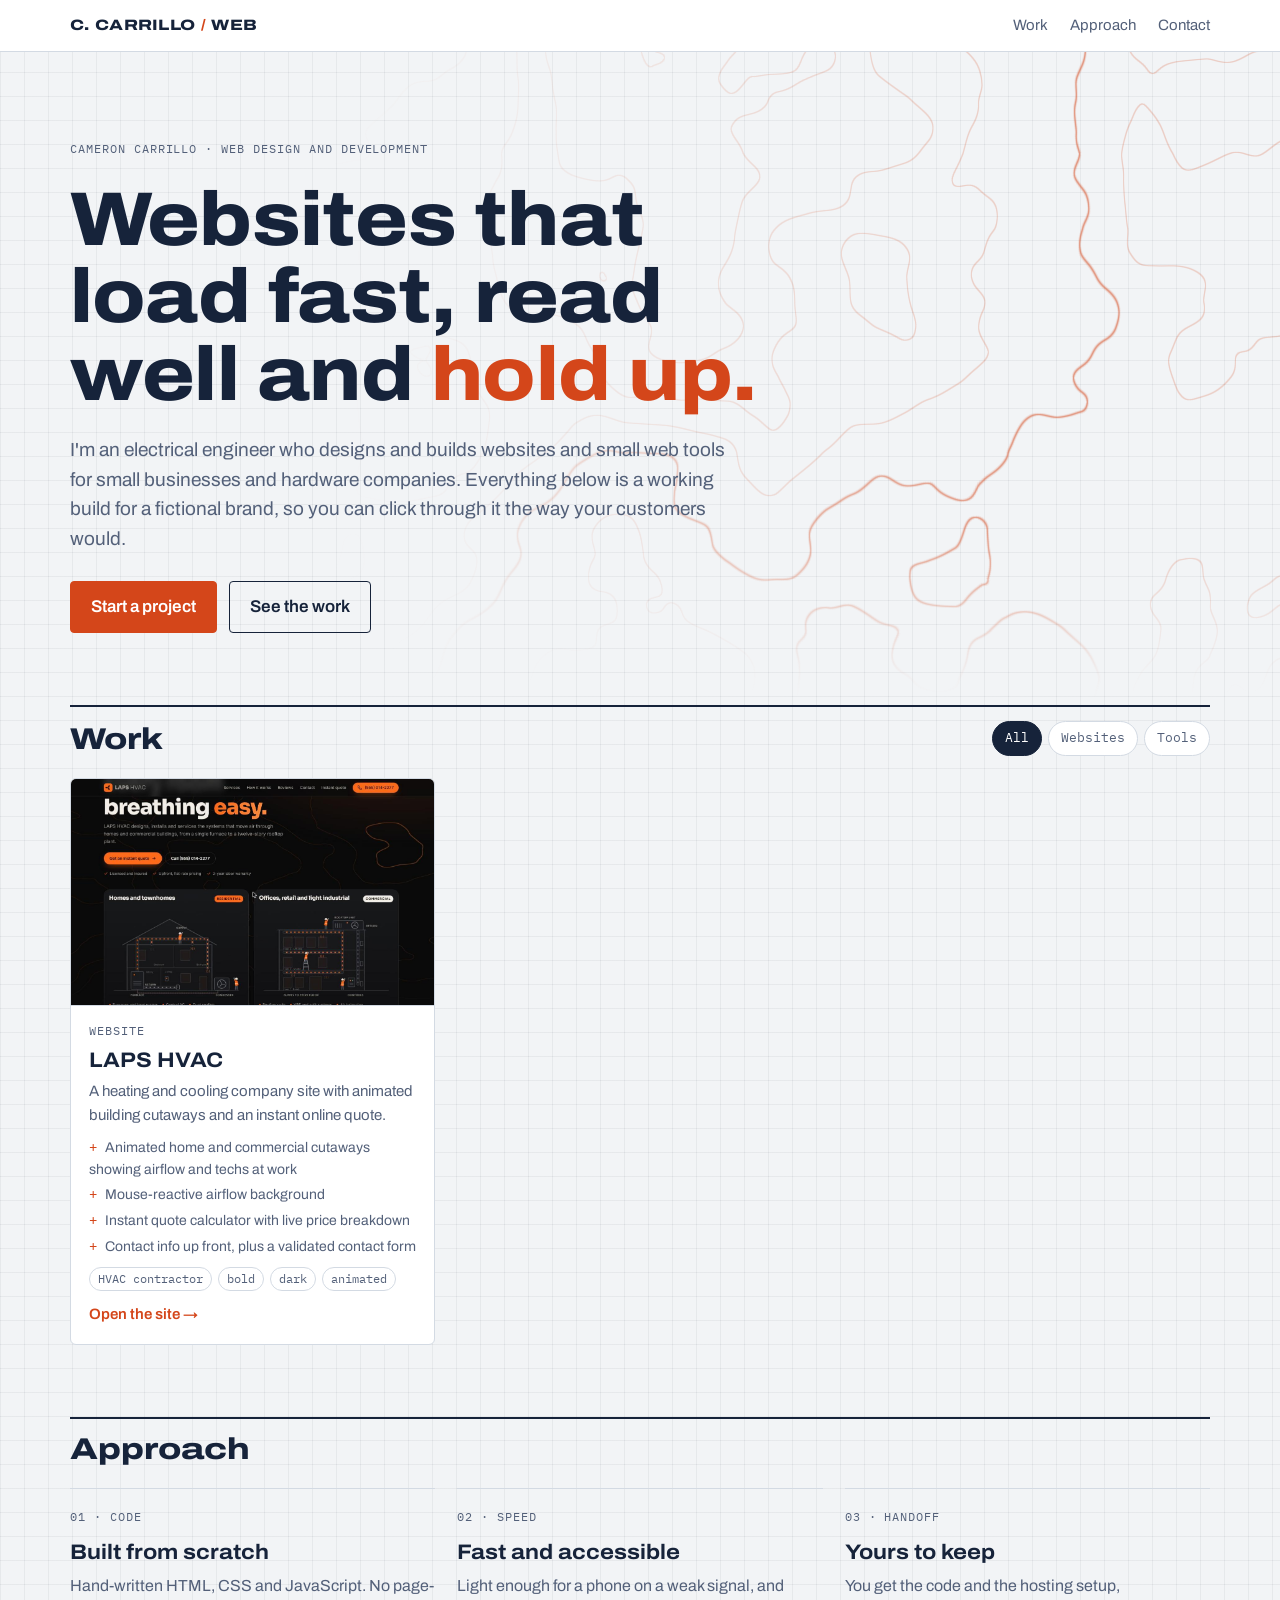
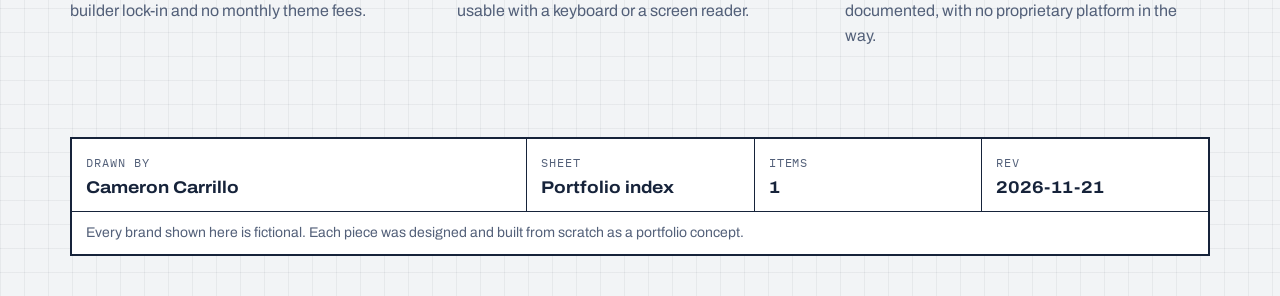
==== commit e216f128: "Merge pull request #2 from CarrilloIndustries/claude/laps-hvac Add LAPS HVAC site with animated cuta" ====
--- a/index.html
+++ b/index.html
@@ -87,6 +87,8 @@
 .body p { margin: 0; font-size: 15px; color: var(--soft); }
 .tags { display: flex; gap: 6px; flex-wrap: wrap; margin-top: 2px; }
 .tags span { font-family: var(--mono); font-size: 11.5px; padding: 2px 8px; border: 1px solid var(--rule); border-radius: 999px; color: var(--soft); }
+.feats { list-style: none; margin: 2px 0 0; padding: 0; display: grid; gap: 4px; font-size: 14px; color: var(--soft); }
+.feats li::before { content: "+ "; font-family: var(--mono); color: var(--mark); }
 .open { font-weight: 600; font-size: 15px; color: var(--mark); margin-top: 4px; }
 .empty { background: var(--sheet); border: 1.5px dashed var(--rule); border-radius: 6px; padding: 36px 24px; text-align: center; color: var(--soft); }
 .empty b { display: block; color: var(--ink); font-stretch: 112%; font-size: 21px; margin-bottom: 4px; }
@@ -339,9 +341,11 @@
       : '<div class="tile" style="background-color:' + hue(it.slug || it.title || "") + '"><i>' + esc(TYPE[it.type] || "Project") + '</i><b>' + esc(it.title) + "</b></div>";
     var tags = [it.industry].concat(it.style || []).filter(Boolean)
       .map(function (t) { return "<span>" + esc(t) + "</span>"; }).join("");
+    var feats = (it.features || []).slice(0, 4).map(function (f) { return "<li>" + esc(f) + "</li>"; }).join("");
     return '<a class="card" data-reveal href="' + esc(it.path) + '">' + visual +
       '<div class="body"><span class="label">' + esc(TYPE[it.type] || "Project") + "</span>" +
       "<h3>" + esc(it.title) + "</h3><p>" + esc(it.summary) + "</p>" +
+      (feats ? '<ul class="feats">' + feats + "</ul>" : "") +
       '<div class="tags">' + tags + '</div><span class="open">Open the ' + (it.type === "tool" ? "tool" : "site") + " →</span></div></a>";
   }
   function render() {
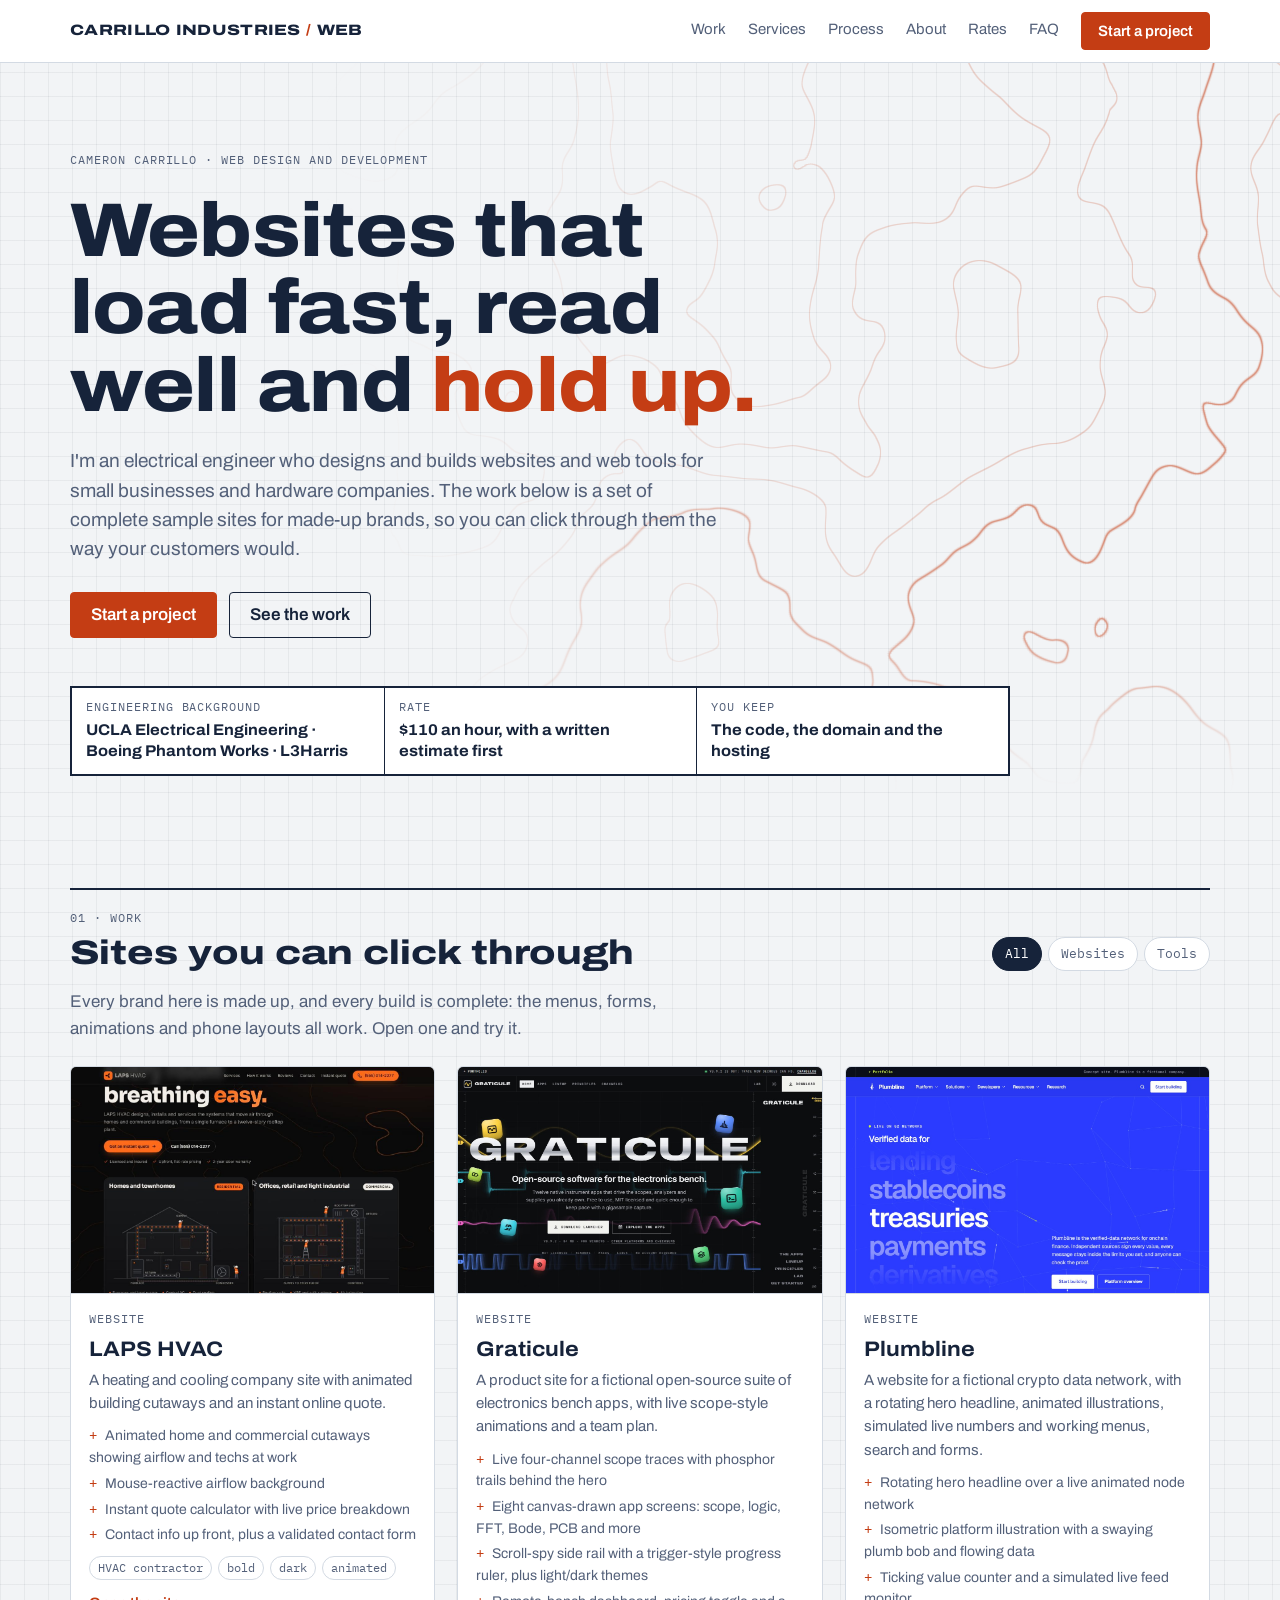
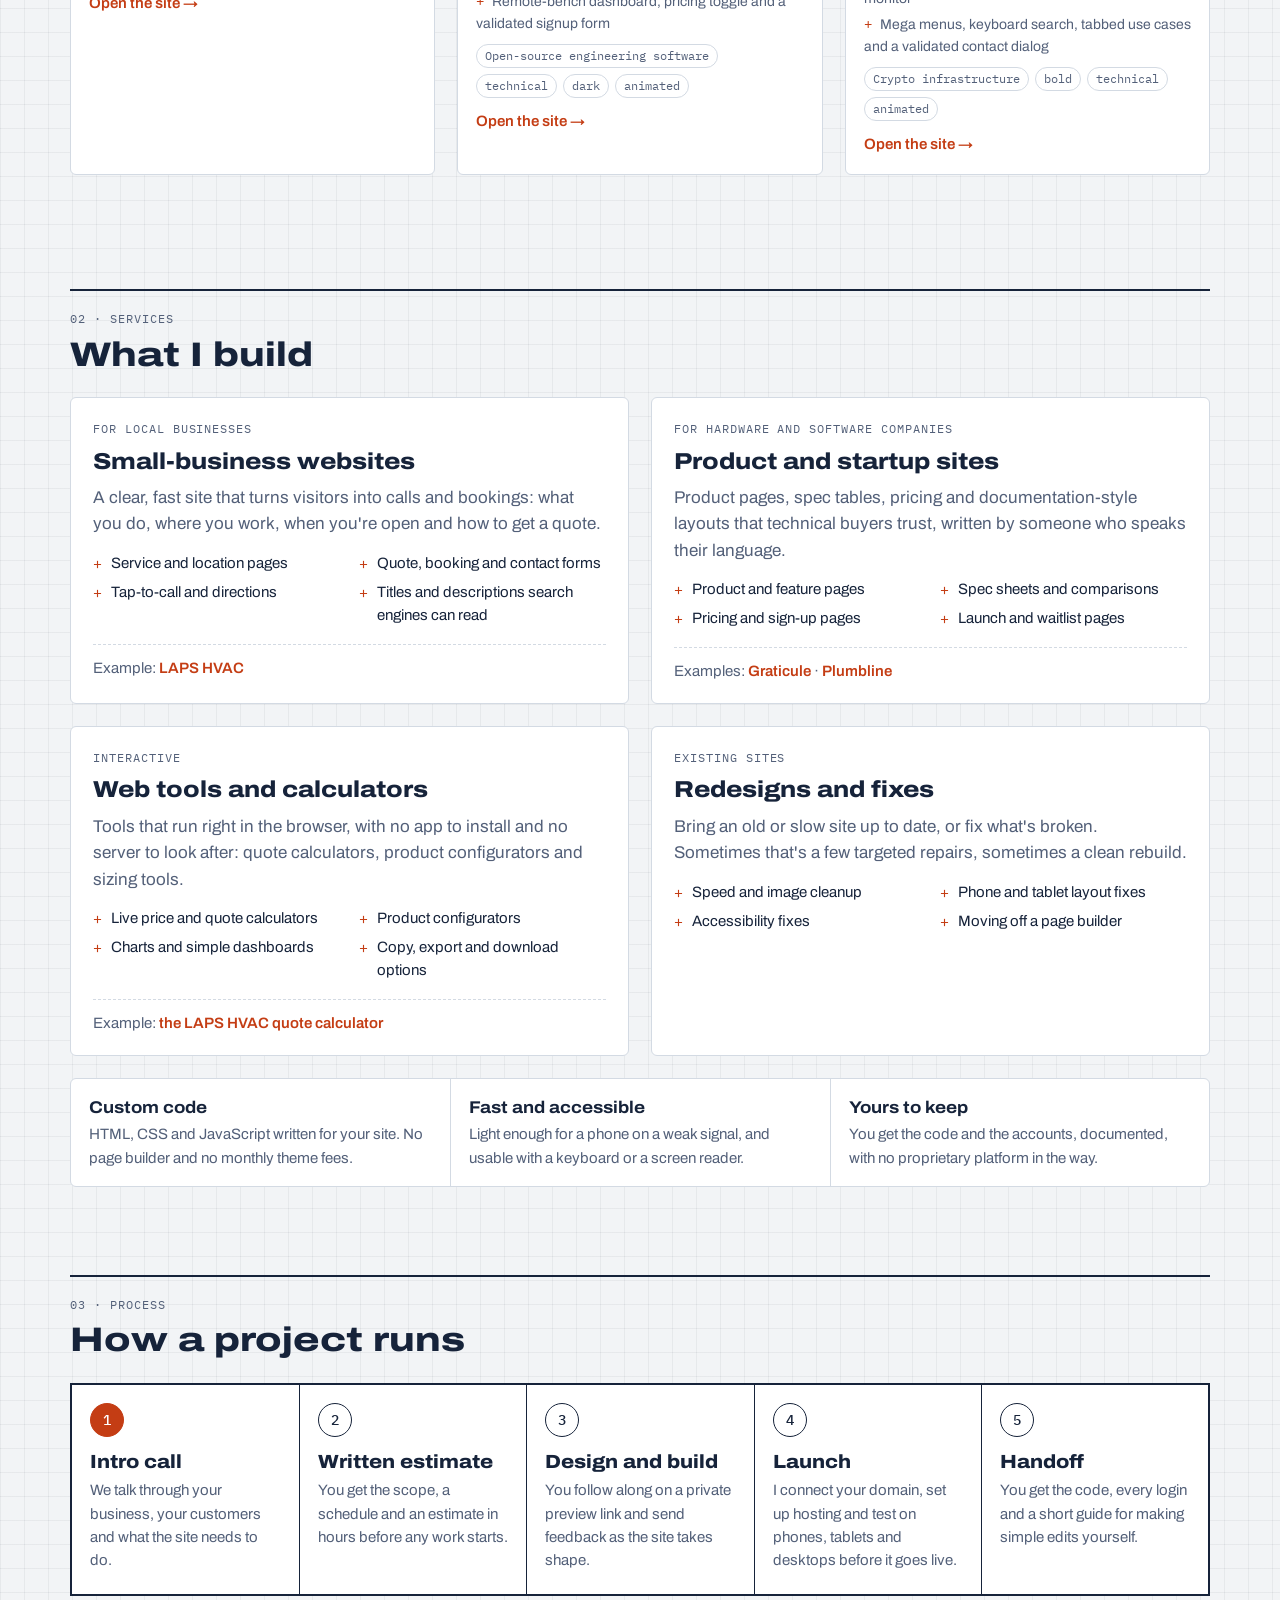
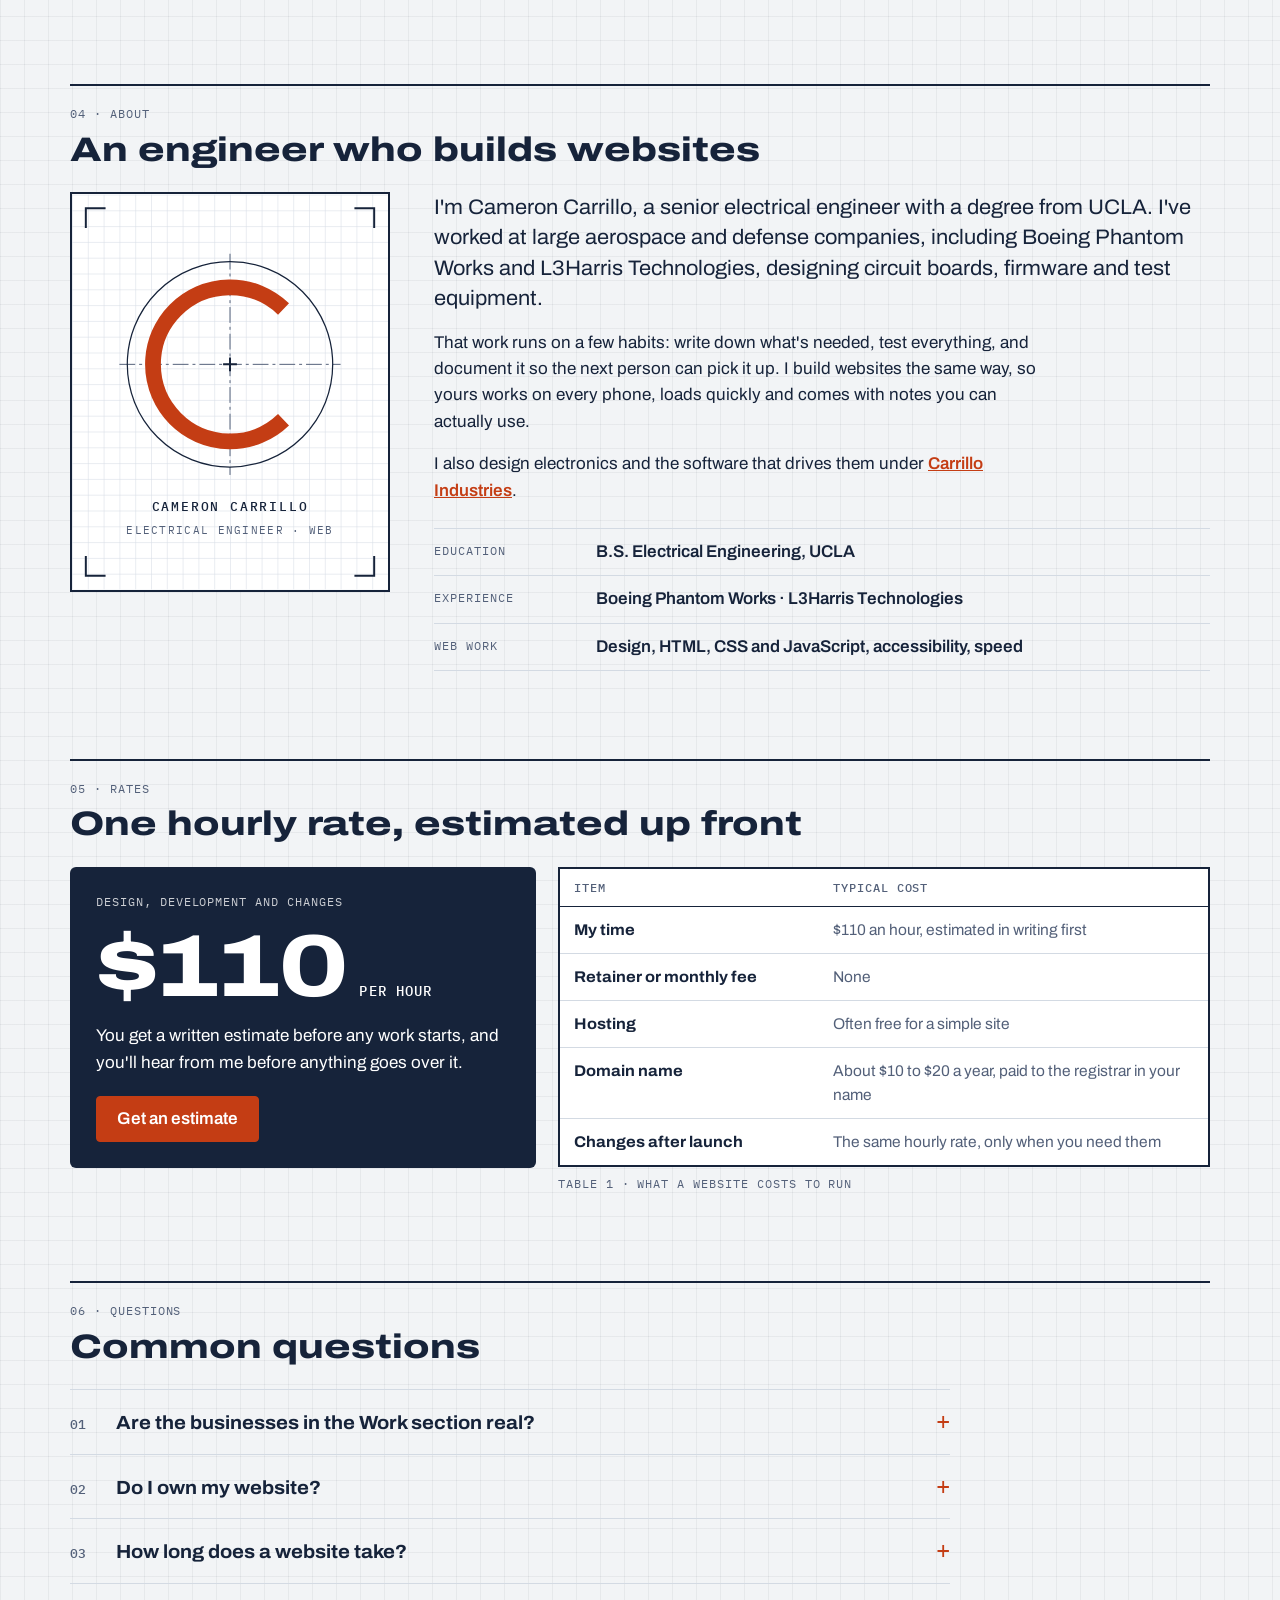
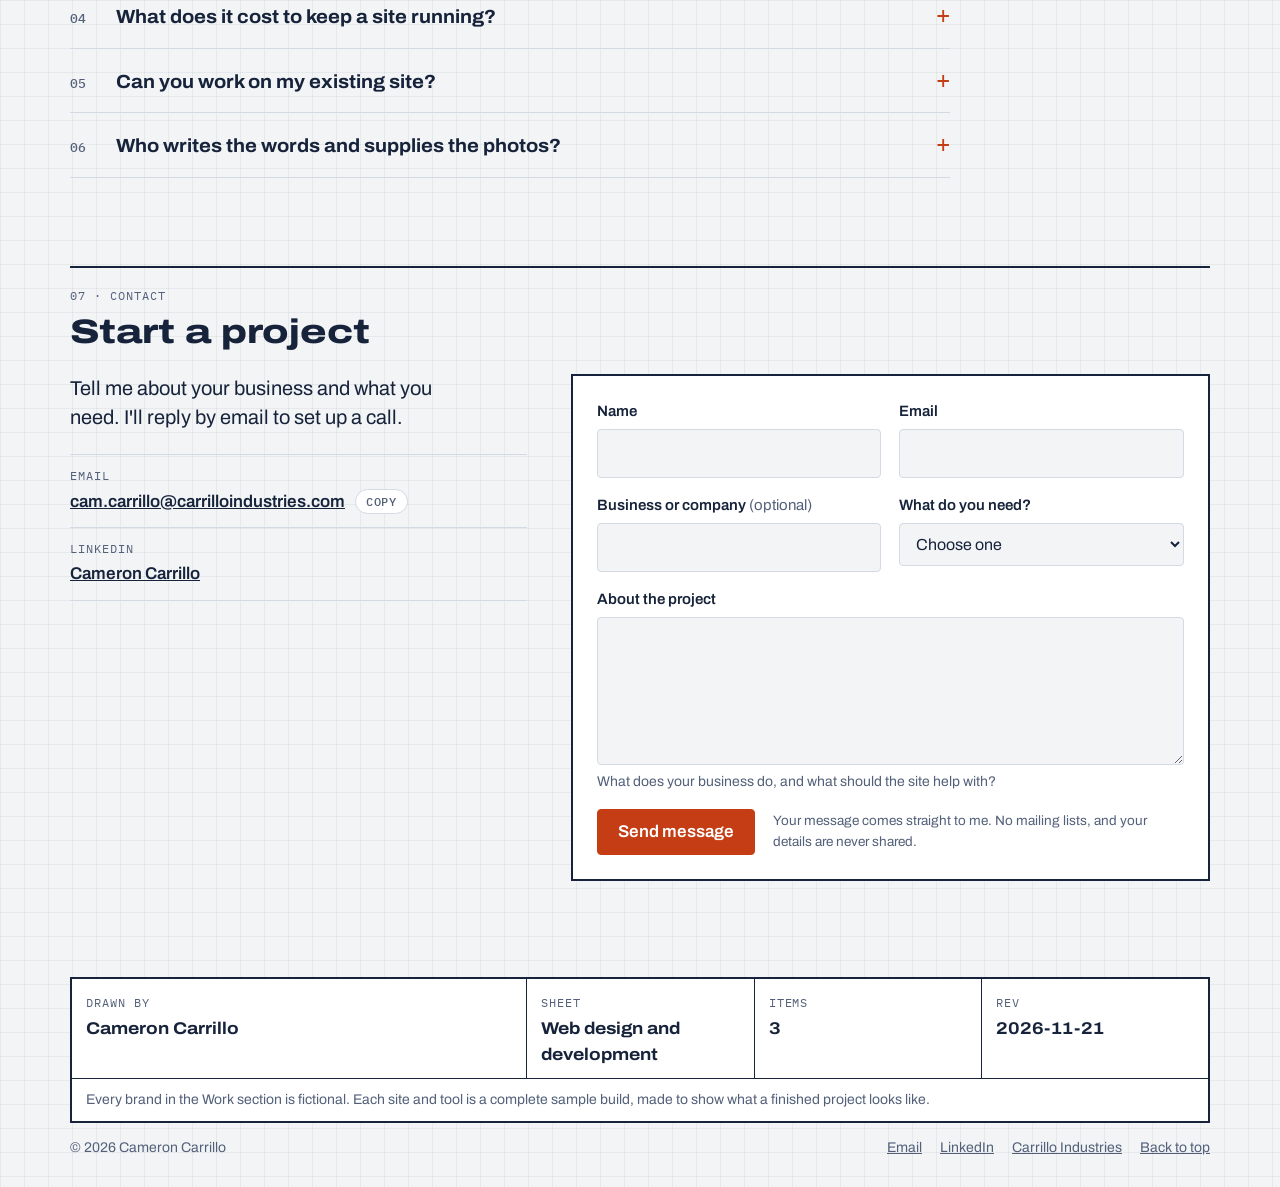
==== commit 53319ccc: "Merge pull request #4 from CarrilloIndustries/claude/marketing-site Turn the home page into a market" ====
--- a/index.html
+++ b/index.html
@@ -1,173 +1,351 @@
-<!doctype html>
+<!DOCTYPE html>
 <html lang="en">
 <head>
 <meta charset="utf-8">
 <meta name="viewport" content="width=device-width, initial-scale=1">
-<title>Cameron Carrillo · Websites and Web Tools</title>
-<meta name="description" content="Websites and interactive web tools designed and built by Cameron Carrillo. Every piece is a working build for a fictional brand.">
+<title>Cameron Carrillo · Web Design and Development</title>
+<meta name="description" content="Fast, accessible websites and web tools for small businesses and hardware companies, designed and built by electrical engineer Cameron Carrillo.">
+<link rel="canonical" href="https://carrilloindustries.com/web/">
+<meta property="og:type" content="website">
+<meta property="og:site_name" content="Carrillo Industries">
+<meta property="og:title" content="Cameron Carrillo · Web Design and Development">
+<meta property="og:description" content="Websites that load fast, read well and hold up, built by an electrical engineer. $110 an hour, with a written estimate before any work starts.">
+<meta property="og:url" content="https://carrilloindustries.com/web/">
+<meta property="og:image" content="https://carrilloindustries.com/web/assets/og.jpg">
+<meta property="og:image:width" content="1200">
+<meta property="og:image:height" content="630">
+<meta name="twitter:card" content="summary_large_image">
+<link rel="icon" href="assets/favicon.svg" type="image/svg+xml">
 <link rel="preconnect" href="https://fonts.googleapis.com">
 <link rel="preconnect" href="https://fonts.gstatic.com" crossorigin>
 <link rel="stylesheet" href="https://fonts.googleapis.com/css2?family=Archivo:wdth,wght@62..125,400..800&family=IBM+Plex+Mono:wght@400;500&display=swap">
-<style>
-/* Layout: an engineering drawing sheet. Grid-paper ground, wide display type, a title block as the footer. */
-:root {
-  --paper: #F2F4F6;
-  --sheet: #FFFFFF;
-  --ink: #16233A;
-  --soft: #536079;
-  --rule: #D3DAE3;
-  --grid: rgba(22, 35, 58, 0.055);
-  --mark: #D4461A;
-  --mark-ink: #FFFFFF;
-  --display: "Archivo", "Helvetica Neue", Arial, sans-serif;
-  --mono: "IBM Plex Mono", ui-monospace, "Cascadia Mono", Consolas, monospace;
-  color-scheme: light;
-}
-@media (prefers-color-scheme: dark) {
-  :root {
-    --paper: #0C121B; --sheet: #131B27; --ink: #E3E9F0; --soft: #98A5B7; --rule: #253145;
-    --grid: rgba(227, 233, 240, 0.05); --mark: #FF7447; --mark-ink: #1A0A04;
-    color-scheme: dark;
+<link rel="stylesheet" href="assets/home.css">
+<script>
+  /* Hide scroll-reveal elements before first paint. If the page script never runs, show everything after 3 s. */
+  document.documentElement.classList.add("js");
+  setTimeout(function () { if (!window.homeReady) document.documentElement.classList.add("no-reveal"); }, 3000);
+</script>
+<script src="assets/home.js" defer></script>
+<script type="application/ld+json">
+{
+  "@context": "https://schema.org",
+  "@type": "ProfessionalService",
+  "name": "Carrillo Industries · Web design and development",
+  "url": "https://carrilloindustries.com/web/",
+  "email": "cam.carrillo@carrilloindustries.com",
+  "description": "Websites and web tools for small businesses and hardware companies.",
+  "priceRange": "$110 per hour",
+  "founder": {
+    "@type": "Person",
+    "name": "Cameron Carrillo",
+    "jobTitle": "Electrical engineer and web developer",
+    "alumniOf": { "@type": "CollegeOrUniversity", "name": "University of California, Los Angeles" },
+    "sameAs": ["https://www.linkedin.com/in/cameron-carrillo-446660215/", "https://carrilloindustries.com/"]
   }
 }
-* { box-sizing: border-box; }
-html { scroll-behavior: smooth; }
-@media (prefers-reduced-motion: reduce) { html { scroll-behavior: auto; } * { transition: none !important; } }
-body {
-  margin: 0; background-color: var(--paper); color: var(--ink);
-  background-image: linear-gradient(var(--grid) 1px, transparent 1px), linear-gradient(90deg, var(--grid) 1px, transparent 1px);
-  background-size: 24px 24px;
-  font-family: var(--display); font-size: 17px; line-height: 1.55;
-}
-a { color: inherit; }
-a:focus-visible, button:focus-visible { outline: 2px solid var(--mark); outline-offset: 3px; }
-.wrap { max-width: 1180px; margin: 0 auto; padding-inline: 20px; }
-.label { font-family: var(--mono); font-size: 12px; letter-spacing: .08em; text-transform: uppercase; color: var(--soft); }
-
-/* Top bar */
-.bar { border-bottom: 1px solid var(--rule); background: var(--sheet); }
-.bar .wrap { display: flex; justify-content: space-between; align-items: center; gap: 16px; padding-block: 14px; flex-wrap: wrap; }
-.mark { font-weight: 800; font-stretch: 125%; letter-spacing: .02em; text-decoration: none; font-size: 15px; }
-.mark span { color: var(--mark); }
-.bar nav { display: flex; gap: 22px; font-size: 15px; }
-.bar nav a { text-decoration: none; color: var(--soft); }
-.bar nav a:hover { color: var(--ink); }
-
-/* Hero: contour-line shader behind the copy, full bleed */
-.hero-band { position: relative; overflow: hidden; }
-.hero-band .wrap { position: relative; }
-.hero-fx { position: absolute; inset: 0; width: 100%; height: 100%; display: block; pointer-events: none; }
-.hero { padding-block: 88px 72px; display: grid; gap: 22px; }
-.hero h1 { margin: 0; font-weight: 800; font-stretch: 112%; font-size: clamp(38px, 6.4vw, 76px); line-height: 1.02; letter-spacing: -.01em; max-width: 15ch; text-wrap: balance; }
-.hero h1 em { font-style: normal; color: var(--mark); }
-.hero p { margin: 0; max-width: 60ch; font-size: 19px; color: var(--soft); }
-.ctas { display: flex; gap: 12px; flex-wrap: wrap; margin-top: 6px; }
-.btn { display: inline-flex; align-items: center; gap: 8px; padding: 12px 20px; border-radius: 4px; font-weight: 600; text-decoration: none; border: 1.5px solid var(--ink); }
-.btn.primary { background: var(--mark); border-color: var(--mark); color: var(--mark-ink); }
-.btn:hover { transform: translateY(-1px); }
-
-/* Work */
-section { scroll-margin-top: 20px; }
-.head { display: flex; justify-content: space-between; align-items: end; gap: 16px; flex-wrap: wrap; border-top: 2px solid var(--ink); padding-top: 14px; margin-bottom: 22px; }
-.head h2 { margin: 0; font-weight: 800; font-stretch: 125%; font-size: 30px; line-height: 1.1; }
-.filters { display: flex; gap: 6px; flex-wrap: wrap; }
-.filters button { font: inherit; font-family: var(--mono); font-size: 13px; padding: 6px 12px; border: 1px solid var(--rule); background: var(--sheet); color: var(--soft); border-radius: 999px; cursor: pointer; }
-.filters button[aria-pressed="true"] { background: var(--ink); color: var(--sheet); border-color: var(--ink); }
-.grid { display: grid; grid-template-columns: repeat(auto-fill, minmax(min(100%, 300px), 1fr)); gap: 22px; }
-.card { display: grid; grid-template-rows: auto 1fr; background: var(--sheet); border: 1px solid var(--rule); border-radius: 6px; overflow: hidden; text-decoration: none; transition: transform .15s ease, border-color .15s ease; }
-.card:hover { transform: translateY(-3px); border-color: var(--ink); }
-.thumb { aspect-ratio: 16 / 10; width: 100%; display: block; object-fit: cover; object-position: top; border-bottom: 1px solid var(--rule); background: var(--paper); }
-.tile { aspect-ratio: 16 / 10; border-bottom: 1px solid var(--rule); position: relative; display: grid; align-content: end; padding: 18px; color: #fff;
-  background-image: linear-gradient(rgba(255,255,255,.12) 1px, transparent 1px), linear-gradient(90deg, rgba(255,255,255,.12) 1px, transparent 1px);
-  background-size: 20px 20px; }
-.tile b { font-weight: 800; font-stretch: 118%; font-size: 26px; line-height: 1.05; text-wrap: balance; }
-.tile i { position: absolute; top: 14px; left: 18px; font-style: normal; font-family: var(--mono); font-size: 11px; letter-spacing: .08em; text-transform: uppercase; opacity: .85; }
-.body { padding: 16px 18px 18px; display: grid; gap: 8px; align-content: start; }
-.body h3 { margin: 0; font-weight: 700; font-stretch: 110%; font-size: 21px; line-height: 1.15; }
-.body p { margin: 0; font-size: 15px; color: var(--soft); }
-.tags { display: flex; gap: 6px; flex-wrap: wrap; margin-top: 2px; }
-.tags span { font-family: var(--mono); font-size: 11.5px; padding: 2px 8px; border: 1px solid var(--rule); border-radius: 999px; color: var(--soft); }
-.feats { list-style: none; margin: 2px 0 0; padding: 0; display: grid; gap: 4px; font-size: 14px; color: var(--soft); }
-.feats li::before { content: "+ "; font-family: var(--mono); color: var(--mark); }
-.open { font-weight: 600; font-size: 15px; color: var(--mark); margin-top: 4px; }
-.empty { background: var(--sheet); border: 1.5px dashed var(--rule); border-radius: 6px; padding: 36px 24px; text-align: center; color: var(--soft); }
-.empty b { display: block; color: var(--ink); font-stretch: 112%; font-size: 21px; margin-bottom: 4px; }
-
-/* Approach */
-.approach { padding-block: 72px 24px; }
-.points { display: grid; grid-template-columns: repeat(auto-fit, minmax(min(100%, 260px), 1fr)); gap: 22px; }
-.point { border-top: 1px solid var(--rule); padding-top: 14px; }
-.point h3 { margin: 6px 0 6px; font-stretch: 112%; font-size: 21px; }
-.point p { margin: 0; color: var(--soft); font-size: 16px; }
-
-/* Title block footer */
-.titleblock { margin-top: 64px; margin-bottom: 40px; }
-.tb { display: grid; grid-template-columns: 2fr repeat(3, 1fr); border: 2px solid var(--ink); background: var(--sheet); }
-.tb > div { padding: 10px 14px; border-left: 1px solid var(--ink); min-width: 0; }
-.tb > div:first-child { border-left: 0; }
-.tb .v { font-weight: 700; font-stretch: 112%; font-size: 17px; overflow-wrap: anywhere; }
-.tb .note { grid-column: 1 / -1; border-left: 0; border-top: 1px solid var(--ink); font-size: 14px; color: var(--soft); }
-/* Scroll reveal. Only armed when JS runs and motion is allowed, so content never stays hidden.
-   The animation fills backwards only, so cards get their own hover transform back once it ends. */
-.reveal-on [data-reveal]:not(.in) { opacity: 0; }
-.reveal-on [data-reveal].in { animation: rise .7s cubic-bezier(.2, .7, .2, 1) var(--d, 0ms) backwards; }
-@keyframes rise { from { opacity: 0; transform: translateY(18px); } to { opacity: 1; transform: none; } }
-
-@media (max-width: 640px) {
-  .tb { grid-template-columns: 1fr 1fr; }
-  .tb > div:nth-child(3) { border-left: 0; }
-  .tb > div:nth-child(n+3):not(.note) { border-top: 1px solid var(--ink); }
-  .hero { padding-block: 56px 48px; }
-}
-</style>
+</script>
 </head>
 <body>
-<header class="bar">
-  <div class="wrap">
-    <a class="mark" href="./">C.&nbsp;CARRILLO<span> /</span> WEB</a>
-    <nav aria-label="Main">
+<a class="skip" href="#main">Skip to content</a>
+
+<header class="bar" id="top">
+  <div class="wrap bar-row">
+    <a class="mark" href="./">CARRILLO&nbsp;INDUSTRIES<span> /</span> WEB</a>
+    <nav class="nav" id="site-nav" aria-label="Main">
       <a href="#work">Work</a>
-      <a href="#approach">Approach</a>
-      <a href="https://www.linkedin.com/in/cameron-carrillo-446660215/" target="_blank" rel="noopener">Contact</a>
+      <a href="#services">Services</a>
+      <a href="#process">Process</a>
+      <a href="#about">About</a>
+      <a href="#rates">Rates</a>
+      <a href="#faq">FAQ</a>
+      <a class="btn primary nav-cta" href="#contact">Start a project</a>
     </nav>
+    <button class="menu-btn" type="button" aria-expanded="false" aria-controls="site-nav">
+      <span class="menu-icon" aria-hidden="true"></span>Menu
+    </button>
   </div>
 </header>
 
-<main>
+<main id="main">
   <div class="hero-band">
     <canvas class="hero-fx" aria-hidden="true"></canvas>
     <div class="wrap">
       <section class="hero" aria-labelledby="hero-title">
         <span class="label" data-reveal>Cameron Carrillo · Web design and development</span>
         <h1 id="hero-title" data-reveal>Websites that load fast, read well and <em>hold up.</em></h1>
-        <p data-reveal>I'm an electrical engineer who designs and builds websites and small web tools for small businesses and hardware companies. Everything below is a working build for a fictional brand, so you can click through it the way your customers would.</p>
+        <p class="lede" data-reveal>I'm an electrical engineer who designs and builds websites and web tools for small businesses and hardware companies. The work below is a set of complete sample sites for made-up brands, so you can click through them the way your customers would.</p>
         <div class="ctas" data-reveal>
-          <a class="btn primary" href="https://www.linkedin.com/in/cameron-carrillo-446660215/" target="_blank" rel="noopener">Start a project</a>
+          <a class="btn primary" href="#contact">Start a project</a>
           <a class="btn" href="#work">See the work</a>
         </div>
+        <dl class="specs" data-reveal>
+          <div><dt class="label">Engineering background</dt><dd>UCLA Electrical Engineering · Boeing Phantom Works · L3Harris</dd></div>
+          <div><dt class="label">Rate</dt><dd>$110 an hour, with a written estimate first</dd></div>
+          <div><dt class="label">You keep</dt><dd>The code, the domain and the hosting</dd></div>
+        </dl>
       </section>
     </div>
   </div>
 
   <div class="wrap">
-    <section id="work" aria-labelledby="work-title">
-      <div class="head" data-reveal>
-        <h2 id="work-title">Work</h2>
+    <section id="work" class="block" aria-labelledby="work-title">
+      <div class="head" data-reveal>
+        <div>
+          <span class="label">01 · Work</span>
+          <h2 id="work-title">Sites you can click through</h2>
+        </div>
         <div class="filters" role="group" aria-label="Filter work">
           <button type="button" data-f="all" aria-pressed="true">All</button>
           <button type="button" data-f="site" aria-pressed="false">Websites</button>
           <button type="button" data-f="tool" aria-pressed="false">Tools</button>
         </div>
       </div>
+      <p class="intro" data-reveal>Every brand here is made up, and every build is complete: the menus, forms, animations and phone layouts all work. Open one and try it.</p>
       <div class="grid" id="grid" aria-live="polite"></div>
-    </section>
-
-    <section id="approach" class="approach" aria-labelledby="approach-title">
-      <div class="head" data-reveal><h2 id="approach-title">Approach</h2></div>
-      <div class="points">
-        <div class="point" data-reveal><span class="label">01 · Code</span><h3>Built from scratch</h3><p>Hand-written HTML, CSS and JavaScript. No page-builder lock-in and no monthly theme fees.</p></div>
-        <div class="point" data-reveal><span class="label">02 · Speed</span><h3>Fast and accessible</h3><p>Light enough for a phone on a weak signal, and usable with a keyboard or a screen reader.</p></div>
-        <div class="point" data-reveal><span class="label">03 · Handoff</span><h3>Yours to keep</h3><p>You get the code and the hosting setup, documented, with no proprietary platform in the way.</p></div>
+      <noscript><p class="empty">Turn on JavaScript to see the work.</p></noscript>
+      <div class="more"><button type="button" class="btn" id="show-all" hidden>Show all work</button></div>
+    </section>
+
+    <section id="services" class="block" aria-labelledby="services-title">
+      <div class="head" data-reveal>
+        <div>
+          <span class="label">02 · Services</span>
+          <h2 id="services-title">What I build</h2>
+        </div>
+      </div>
+      <div class="services">
+        <article class="service" data-reveal>
+          <span class="label">For local businesses</span>
+          <h3>Small-business websites</h3>
+          <p>A clear, fast site that turns visitors into calls and bookings: what you do, where you work, when you're open and how to get a quote.</p>
+          <ul class="ticks">
+            <li>Service and location pages</li>
+            <li>Quote, booking and contact forms</li>
+            <li>Tap-to-call and directions</li>
+            <li>Titles and descriptions search engines can read</li>
+          </ul>
+          <p class="example">Example: <a href="sites/laps-hvac/">LAPS HVAC</a></p>
+        </article>
+        <article class="service" data-reveal>
+          <span class="label">For hardware and software companies</span>
+          <h3>Product and startup sites</h3>
+          <p>Product pages, spec tables, pricing and documentation-style layouts that technical buyers trust, written by someone who speaks their language.</p>
+          <ul class="ticks">
+            <li>Product and feature pages</li>
+            <li>Spec sheets and comparisons</li>
+            <li>Pricing and sign-up pages</li>
+            <li>Launch and waitlist pages</li>
+          </ul>
+          <p class="example">Examples: <a href="sites/graticule/">Graticule</a> · <a href="sites/plumbline/">Plumbline</a></p>
+        </article>
+        <article class="service" data-reveal>
+          <span class="label">Interactive</span>
+          <h3>Web tools and calculators</h3>
+          <p>Tools that run right in the browser, with no app to install and no server to look after: quote calculators, product configurators and sizing tools.</p>
+          <ul class="ticks">
+            <li>Live price and quote calculators</li>
+            <li>Product configurators</li>
+            <li>Charts and simple dashboards</li>
+            <li>Copy, export and download options</li>
+          </ul>
+          <p class="example">Example: <a href="sites/laps-hvac/">the LAPS HVAC quote calculator</a></p>
+        </article>
+        <article class="service" data-reveal>
+          <span class="label">Existing sites</span>
+          <h3>Redesigns and fixes</h3>
+          <p>Bring an old or slow site up to date, or fix what's broken. Sometimes that's a few targeted repairs, sometimes a clean rebuild.</p>
+          <ul class="ticks">
+            <li>Speed and image cleanup</li>
+            <li>Phone and tablet layout fixes</li>
+            <li>Accessibility fixes</li>
+            <li>Moving off a page builder</li>
+          </ul>
+        </article>
+      </div>
+      <ul class="standards" data-reveal>
+        <li><b>Custom code</b>HTML, CSS and JavaScript written for your site. No page builder and no monthly theme fees.</li>
+        <li><b>Fast and accessible</b>Light enough for a phone on a weak signal, and usable with a keyboard or a screen reader.</li>
+        <li><b>Yours to keep</b>You get the code and the accounts, documented, with no proprietary platform in the way.</li>
+      </ul>
+    </section>
+
+    <section id="process" class="block" aria-labelledby="process-title">
+      <div class="head" data-reveal>
+        <div>
+          <span class="label">03 · Process</span>
+          <h2 id="process-title">How a project runs</h2>
+        </div>
+      </div>
+      <ol class="steps" data-reveal>
+        <li class="step"><span class="num" aria-hidden="true">1</span><h3>Intro call</h3><p>We talk through your business, your customers and what the site needs to do.</p></li>
+        <li class="step"><span class="num" aria-hidden="true">2</span><h3>Written estimate</h3><p>You get the scope, a schedule and an estimate in hours before any work starts.</p></li>
+        <li class="step"><span class="num" aria-hidden="true">3</span><h3>Design and build</h3><p>You follow along on a private preview link and send feedback as the site takes shape.</p></li>
+        <li class="step"><span class="num" aria-hidden="true">4</span><h3>Launch</h3><p>I connect your domain, set up hosting and test on phones, tablets and desktops before it goes live.</p></li>
+        <li class="step"><span class="num" aria-hidden="true">5</span><h3>Handoff</h3><p>You get the code, every login and a short guide for making simple edits yourself.</p></li>
+      </ol>
+    </section>
+
+    <section id="about" class="block" aria-labelledby="about-title">
+      <div class="head" data-reveal>
+        <div>
+          <span class="label">04 · About</span>
+          <h2 id="about-title">An engineer who builds websites</h2>
+        </div>
+      </div>
+      <div class="about-grid">
+        <div class="stamp" data-reveal aria-hidden="true">
+          <svg class="stamp-art" viewBox="0 0 320 400">
+            <defs><pattern id="stamp-grid" width="16" height="16" patternUnits="userSpaceOnUse"><path class="s-grid" d="M16 0H0V16"/></pattern></defs>
+            <rect width="320" height="400" fill="url(#stamp-grid)"/>
+            <path class="s-ink" d="M14 34V14H34M286 14H306V34M306 366V386H286M34 386H14V366"/>
+            <path class="s-center" d="M160 60V284M48 172H272"/>
+            <circle class="s-thin" cx="160" cy="172" r="104"/>
+            <path class="s-arc" d="M214.2 115.9A78 78 0 1 0 214.2 228.1"/>
+            <path class="s-ink" d="M153 172h14M160 165v14"/>
+            <text class="s-cap" x="160" y="320" text-anchor="middle">CAMERON CARRILLO</text>
+            <text class="s-sub" x="160" y="344" text-anchor="middle">ELECTRICAL ENGINEER · WEB</text>
+          </svg>
+        </div>
+        <div class="about-copy" data-reveal>
+          <p class="about-lead">I'm Cameron Carrillo, a senior electrical engineer with a degree from UCLA. I've worked at large aerospace and defense companies, including Boeing Phantom Works and L3Harris Technologies, designing circuit boards, firmware and test equipment.</p>
+          <p>That work runs on a few habits: write down what's needed, test everything, and document it so the next person can pick it up. I build websites the same way, so yours works on every phone, loads quickly and comes with notes you can actually use.</p>
+          <p>I also design electronics and the software that drives them under <a href="https://carrilloindustries.com/">Carrillo Industries</a>.</p>
+          <dl class="facts">
+            <div><dt class="label">Education</dt><dd>B.S. Electrical Engineering, UCLA</dd></div>
+            <div><dt class="label">Experience</dt><dd>Boeing Phantom Works · L3Harris Technologies</dd></div>
+            <div><dt class="label">Web work</dt><dd>Design, HTML, CSS and JavaScript, accessibility, speed</dd></div>
+          </dl>
+        </div>
+      </div>
+    </section>
+
+    <section id="rates" class="block" aria-labelledby="rates-title">
+      <div class="head" data-reveal>
+        <div>
+          <span class="label">05 · Rates</span>
+          <h2 id="rates-title">One hourly rate, estimated up front</h2>
+        </div>
+      </div>
+      <div class="rates">
+        <div class="rate-card" data-reveal>
+          <span class="label">Design, development and changes</span>
+          <p class="rate"><span class="amount">$110</span><span class="per">per hour</span></p>
+          <p>You get a written estimate before any work starts, and you'll hear from me before anything goes over it.</p>
+          <a class="btn primary" href="#contact">Get an estimate</a>
+        </div>
+        <table class="spec-table" data-reveal>
+          <caption class="label">Table 1 · What a website costs to run</caption>
+          <thead><tr><th scope="col">Item</th><th scope="col">Typical cost</th></tr></thead>
+          <tbody>
+            <tr><th scope="row">My time</th><td>$110 an hour, estimated in writing first</td></tr>
+            <tr><th scope="row">Retainer or monthly fee</th><td>None</td></tr>
+            <tr><th scope="row">Hosting</th><td>Often free for a simple site</td></tr>
+            <tr><th scope="row">Domain name</th><td>About $10 to $20 a year, paid to the registrar in your name</td></tr>
+            <tr><th scope="row">Changes after launch</th><td>The same hourly rate, only when you need them</td></tr>
+          </tbody>
+        </table>
+      </div>
+    </section>
+
+    <section id="faq" class="block" aria-labelledby="faq-title">
+      <div class="head" data-reveal>
+        <div>
+          <span class="label">06 · Questions</span>
+          <h2 id="faq-title">Common questions</h2>
+        </div>
+      </div>
+      <div class="faq">
+        <details data-reveal>
+          <summary>Are the businesses in the Work section real?</summary>
+          <p>No. They're sample projects for made-up brands, built to show what a finished site looks like. Every menu, form and phone layout works, so try them yourself. Client projects will be added with the client's permission.</p>
+        </details>
+        <details data-reveal>
+          <summary>Do I own my website?</summary>
+          <p>Yes. The code is yours, and the domain and hosting accounts are set up in your name. If you ever want someone else to work on the site, nothing stands in the way.</p>
+        </details>
+        <details data-reveal>
+          <summary>How long does a website take?</summary>
+          <p>It depends on the size of the site and how quickly content and feedback come together. Your written estimate includes a schedule, so you'll know before we start.</p>
+        </details>
+        <details data-reveal>
+          <summary>What does it cost to keep a site running?</summary>
+          <p>A simple site can often be hosted for free. You'll pay for your domain name, usually $10 to $20 a year, and for any changes you ask me to make, at the same hourly rate.</p>
+        </details>
+        <details data-reveal>
+          <summary>Can you work on my existing site?</summary>
+          <p>Yes. I can fix, speed up or extend an existing site, or rebuild it if that's the better deal over time. We'll work out which on the intro call.</p>
+        </details>
+        <details data-reveal>
+          <summary>Who writes the words and supplies the photos?</summary>
+          <p>You know your business best, so the words start with you. I'll shape them into clear pages, and use your own photos or properly licensed stock images.</p>
+        </details>
+      </div>
+    </section>
+
+    <section id="contact" class="block" aria-labelledby="contact-title">
+      <div class="head" data-reveal>
+        <div>
+          <span class="label">07 · Contact</span>
+          <h2 id="contact-title">Start a project</h2>
+        </div>
+      </div>
+      <div class="contact-grid">
+        <div class="contact-copy" data-reveal>
+          <p>Tell me about your business and what you need. I'll reply by email to set up a call.</p>
+          <ul class="direct">
+            <li>
+              <span class="label">Email</span>
+              <span class="direct-row"><a href="mailto:cam.carrillo@carrilloindustries.com">cam.carrillo@carrilloindustries.com</a><button type="button" class="copy" data-copy="cam.carrillo@carrilloindustries.com">Copy</button></span>
+            </li>
+            <li>
+              <span class="label">LinkedIn</span>
+              <a href="https://www.linkedin.com/in/cameron-carrillo-446660215/" target="_blank" rel="noopener">Cameron Carrillo</a>
+            </li>
+          </ul>
+        </div>
+        <form class="form" id="contact-form" action="mailto:cam.carrillo@carrilloindustries.com" method="post" enctype="text/plain" data-endpoint="https://script.google.com/macros/s/AKfycbwzS_slqG1SfFZbzLh1zLfcxiCBCinFiUXAZiLB3kJzZ6Xf8PcMhW62DJYUS49ihqb1/exec" novalidate data-reveal>
+          <div class="field">
+            <label for="f-name">Name</label>
+            <input id="f-name" name="name" type="text" autocomplete="name" required aria-describedby="f-name-err">
+            <p class="err" id="f-name-err"></p>
+          </div>
+          <div class="field">
+            <label for="f-email">Email</label>
+            <input id="f-email" name="email" type="email" autocomplete="email" required aria-describedby="f-email-err">
+            <p class="err" id="f-email-err"></p>
+          </div>
+          <div class="field">
+            <label for="f-company">Business or company <span class="opt">(optional)</span></label>
+            <input id="f-company" name="company" type="text" autocomplete="organization">
+          </div>
+          <div class="field">
+            <label for="f-need">What do you need?</label>
+            <select id="f-need" name="need" required aria-describedby="f-need-err">
+              <option value="">Choose one</option>
+              <option>A new website</option>
+              <option>A redesign of my current site</option>
+              <option>A web tool or calculator</option>
+              <option>Fixes or changes to a site</option>
+              <option>Something else</option>
+            </select>
+            <p class="err" id="f-need-err"></p>
+          </div>
+          <div class="field wide">
+            <label for="f-message">About the project</label>
+            <textarea id="f-message" name="message" rows="5" required aria-describedby="f-message-hint f-message-err"></textarea>
+            <p class="hint" id="f-message-hint">What does your business do, and what should the site help with?</p>
+            <p class="err" id="f-message-err"></p>
+          </div>
+          <div class="trap">
+            <label for="f-trap">Leave this field empty</label>
+            <input id="f-trap" name="_gotcha" type="text" tabindex="-1" autocomplete="off">
+          </div>
+          <div class="form-foot wide">
+            <button class="btn primary" type="submit">Send message</button>
+            <p class="fine">Your message comes straight to me. No mailing lists, and your details are never shared.</p>
+          </div>
+          <div class="status wide" id="form-status" role="status" aria-live="polite"></div>
+        </form>
       </div>
     </section>
   </div>
@@ -176,208 +354,20 @@
 <footer class="wrap titleblock">
   <div class="tb" data-reveal>
     <div><span class="label">Drawn by</span><div class="v">Cameron Carrillo</div></div>
-    <div><span class="label">Sheet</span><div class="v">Portfolio index</div></div>
+    <div><span class="label">Sheet</span><div class="v">Web design and development</div></div>
     <div><span class="label">Items</span><div class="v" id="tb-count">0</div></div>
     <div><span class="label">Rev</span><div class="v" id="tb-rev">—</div></div>
-    <div class="note">Every brand shown here is fictional. Each piece was designed and built from scratch as a portfolio concept.</div>
+    <div class="note">Every brand in the Work section is fictional. Each site and tool is a complete sample build, made to show what a finished project looks like.</div>
+  </div>
+  <div class="foot-row">
+    <p>© <span id="year">2026</span> Cameron Carrillo</p>
+    <nav aria-label="Footer">
+      <a href="mailto:cam.carrillo@carrilloindustries.com">Email</a>
+      <a href="https://www.linkedin.com/in/cameron-carrillo-446660215/" target="_blank" rel="noopener">LinkedIn</a>
+      <a href="https://carrilloindustries.com/">Carrillo Industries</a>
+      <a href="#top">Back to top</a>
+    </nav>
   </div>
 </footer>
-
-<script>
-/* Scroll reveal: elements marked data-reveal rise in as they enter the viewport.
-   Elements that arrive together are staggered. */
-(function () {
-  var calm = window.matchMedia("(prefers-reduced-motion: reduce)").matches;
-  if (calm || !("IntersectionObserver" in window)) return;
-  document.documentElement.classList.add("reveal-on");
-  var io = new IntersectionObserver(function (entries) {
-    var i = 0;
-    entries.forEach(function (e) {
-      if (!e.isIntersecting) return;
-      e.target.style.setProperty("--d", Math.min(i++ * 80, 480) + "ms");
-      e.target.classList.add("in");
-      io.unobserve(e.target);
-    });
-  }, { rootMargin: "0px 0px -8% 0px" });
-  window.revealWatch = function (root) {
-    root.querySelectorAll("[data-reveal]:not(.in)").forEach(function (el) { io.observe(el); });
-  };
-  window.revealWatch(document);
-})();
-
-/* Hero shader: topographic contour lines over drifting noise, drawn in the accent color.
-   Plain WebGL, no library. Pauses off screen, renders one still frame for reduced motion,
-   and leaves the plain grid paper in place if WebGL is unavailable. */
-(function () {
-  var canvas = document.querySelector(".hero-fx");
-  var band = document.querySelector(".hero-band");
-  var gl = canvas && canvas.getContext("webgl", { premultipliedAlpha: true, antialias: false });
-  if (!gl || !gl.getExtension("OES_standard_derivatives")) return;
-  var calm = window.matchMedia("(prefers-reduced-motion: reduce)").matches;
-
-  var vs = "attribute vec2 p; void main(){ gl_Position = vec4(p, 0.0, 1.0); }";
-  var fs = [
-    "#extension GL_OES_standard_derivatives : enable",
-    "precision mediump float;",
-    "uniform vec2 uRes; uniform float uTime; uniform vec3 uInk; uniform vec2 uPtr; uniform float uPtrAmt; uniform float uGain;",
-    "float hash(vec2 p){ p = fract(p * vec2(123.34, 456.21)); p += dot(p, p + 45.32); return fract(p.x * p.y); }",
-    "float noise(vec2 p){ vec2 i = floor(p), f = fract(p); vec2 u = f * f * (3.0 - 2.0 * f);",
-    "  return mix(mix(hash(i), hash(i + vec2(1, 0)), u.x), mix(hash(i + vec2(0, 1)), hash(i + vec2(1, 1)), u.x), u.y); }",
-    "float fbm(vec2 p){ float v = 0.0, a = 0.5; for (int k = 0; k < 4; k++) { v += a * noise(p); p = p * 2.03 + 17.0; a *= 0.5; } return v; }",
-    "float iso(float n, float w){ float f = fract(n); return 1.0 - smoothstep(0.0, w, min(f, 1.0 - f)); }",
-    "void main(){",
-    "  vec2 uv = gl_FragCoord.xy / uRes.y;",
-    "  float t = uTime * 0.035;",
-    "  float v = fbm(uv * 1.5 + vec2(t, -t * 0.6)) + 0.35 * fbm(uv * 3.1 - vec2(t * 0.7, t));",
-    "  vec2 d = (gl_FragCoord.xy - uPtr) / uRes.y;",
-    "  v += uPtrAmt * 0.22 * exp(-dot(d, d) * 14.0);",
-    "  float n = v * 10.0;",
-    "  float w = fwidth(n);",
-    "  float a = 0.22 * iso(n, w * 1.1) + 0.30 * iso(n / 5.0, w * 0.4);",
-    "  vec2 s = gl_FragCoord.xy / uRes;",
-    "  a *= smoothstep(0.22, 0.85, s.x) * smoothstep(0.0, 0.3, s.y) * uGain;",
-    "  gl_FragColor = vec4(uInk * a, a);",
-    "}"
-  ].join("\n");
-
-  function shader(type, src) {
-    var s = gl.createShader(type);
-    gl.shaderSource(s, src);
-    gl.compileShader(s);
-    return gl.getShaderParameter(s, gl.COMPILE_STATUS) ? s : null;
-  }
-  var v = shader(gl.VERTEX_SHADER, vs), f = shader(gl.FRAGMENT_SHADER, fs);
-  if (!v || !f) return;
-  var prog = gl.createProgram();
-  gl.attachShader(prog, v);
-  gl.attachShader(prog, f);
-  gl.linkProgram(prog);
-  if (!gl.getProgramParameter(prog, gl.LINK_STATUS)) return;
-  gl.useProgram(prog);
-
-  gl.bindBuffer(gl.ARRAY_BUFFER, gl.createBuffer());
-  gl.bufferData(gl.ARRAY_BUFFER, new Float32Array([-1, -1, 3, -1, -1, 3]), gl.STATIC_DRAW);
-  var loc = gl.getAttribLocation(prog, "p");
-  gl.enableVertexAttribArray(loc);
-  gl.vertexAttribPointer(loc, 2, gl.FLOAT, false, 0, 0);
-
-  var U = {};
-  ["uRes", "uTime", "uInk", "uPtr", "uPtrAmt", "uGain"].forEach(function (k) { U[k] = gl.getUniformLocation(prog, k); });
-
-  function readInk() {
-    var hex = getComputedStyle(document.documentElement).getPropertyValue("--mark").trim().replace("#", "");
-    if (hex.length === 3) hex = hex.replace(/./g, "$&$&");
-    var n = parseInt(hex, 16) || 0xD4461A;
-    gl.uniform3f(U.uInk, (n >> 16 & 255) / 255, (n >> 8 & 255) / 255, (n & 255) / 255);
-  }
-
-  var dpr = 1;
-  function resize() {
-    dpr = Math.min(window.devicePixelRatio || 1, 1.5);
-    var w = Math.max(1, Math.round(canvas.clientWidth * dpr)), h = Math.max(1, Math.round(canvas.clientHeight * dpr));
-    if (canvas.width !== w || canvas.height !== h) { canvas.width = w; canvas.height = h; }
-    gl.viewport(0, 0, w, h);
-    gl.uniform2f(U.uRes, w, h);
-    // Copy spans the full width on phones, so keep the lines fainter there.
-    gl.uniform1f(U.uGain, canvas.clientWidth < 700 ? 0.55 : 1.0);
-  }
-
-  var ptr = { x: -9999, y: -9999, on: false }, amt = 0;
-  if (!calm) {
-    band.addEventListener("pointermove", function (e) {
-      var r = canvas.getBoundingClientRect();
-      ptr.x = (e.clientX - r.left) * dpr;
-      ptr.y = (r.bottom - e.clientY) * dpr;
-      ptr.on = true;
-    });
-    band.addEventListener("pointerleave", function () { ptr.on = false; });
-  }
-
-  var start = performance.now(), raf = 0, visible = true;
-  function draw(now) {
-    amt += ((ptr.on ? 1 : 0) - amt) * 0.06;
-    gl.uniform1f(U.uTime, calm ? 40.0 : 40.0 + (now - start) / 1000);
-    gl.uniform2f(U.uPtr, ptr.x, ptr.y);
-    gl.uniform1f(U.uPtrAmt, amt);
-    gl.clearColor(0, 0, 0, 0);
-    gl.clear(gl.COLOR_BUFFER_BIT);
-    gl.drawArrays(gl.TRIANGLES, 0, 3);
-  }
-  function loop(now) { draw(now); raf = requestAnimationFrame(loop); }
-  function play() { if (!calm && !raf && visible && !document.hidden) raf = requestAnimationFrame(loop); }
-  function stop() { cancelAnimationFrame(raf); raf = 0; }
-
-  readInk();
-  resize();
-  draw(performance.now());
-  new ResizeObserver(function () { resize(); draw(performance.now()); }).observe(canvas);
-  window.matchMedia("(prefers-color-scheme: dark)").addEventListener("change", function () { readInk(); draw(performance.now()); });
-  new IntersectionObserver(function (es) { visible = es[0].isIntersecting; visible ? play() : stop(); }).observe(canvas);
-  document.addEventListener("visibilitychange", function () { document.hidden ? stop() : play(); });
-  canvas.addEventListener("webglcontextlost", stop);
-  play();
-})();
-
-(function () {
-  var TYPE ={ site: "Website", tool: "Web tool" };
-  var HUES = ["#2E63C9", "#C8441C", "#1E7D66", "#7A49C4", "#A87700", "#B4325F"];
-  var grid = document.getElementById("grid");
-  var items = [];
-  var current = "all";
-
-  function esc(s) {
-    return String(s == null ? "" : s).replace(/[&<>"']/g, function (c) {
-      return { "&": "&amp;", "<": "&lt;", ">": "&gt;", '"': "&quot;", "'": "&#39;" }[c];
-    });
-  }
-  function hue(s) {
-    var h = 7;
-    for (var i = 0; i < s.length; i++) h = (h * 31 + s.charCodeAt(i)) >>> 0;
-    return HUES[h % HUES.length];
-  }
-  function card(it) {
-    var visual = it.thumb
-      ? '<img class="thumb" src="' + esc(it.thumb) + '" alt="Screenshot of ' + esc(it.title) + '" loading="lazy">'
-      : '<div class="tile" style="background-color:' + hue(it.slug || it.title || "") + '"><i>' + esc(TYPE[it.type] || "Project") + '</i><b>' + esc(it.title) + "</b></div>";
-    var tags = [it.industry].concat(it.style || []).filter(Boolean)
-      .map(function (t) { return "<span>" + esc(t) + "</span>"; }).join("");
-    var feats = (it.features || []).slice(0, 4).map(function (f) { return "<li>" + esc(f) + "</li>"; }).join("");
-    return '<a class="card" data-reveal href="' + esc(it.path) + '">' + visual +
-      '<div class="body"><span class="label">' + esc(TYPE[it.type] || "Project") + "</span>" +
-      "<h3>" + esc(it.title) + "</h3><p>" + esc(it.summary) + "</p>" +
-      (feats ? '<ul class="feats">' + feats + "</ul>" : "") +
-      '<div class="tags">' + tags + '</div><span class="open">Open the ' + (it.type === "tool" ? "tool" : "site") + " →</span></div></a>";
-  }
-  function render() {
-    var shown = items.filter(function (it) { return current === "all" || it.type === current; });
-    if (!items.length) {
-      grid.innerHTML = '<div class="empty"><b>The first pieces are on the bench.</b>New websites and tools are added every week.</div>';
-    } else if (!shown.length) {
-      grid.innerHTML = '<div class="empty"><b>Nothing here yet.</b>Try another filter.</div>';
-    } else {
-      grid.innerHTML = shown.map(card).join("");
-    }
-    if (window.revealWatch) window.revealWatch(grid);
-    document.getElementById("tb-count").textContent = items.length;
-    var latest = items.reduce(function (a, it) { return (it.added || "") > a ? it.added : a; }, "");
-    document.getElementById("tb-rev").textContent = latest || "—";
-  }
-  document.querySelectorAll(".filters button").forEach(function (b) {
-    b.addEventListener("click", function () {
-      current = b.getAttribute("data-f");
-      document.querySelectorAll(".filters button").forEach(function (x) { x.setAttribute("aria-pressed", String(x === b)); });
-      render();
-    });
-  });
-  fetch("catalog.json", { cache: "no-store" })
-    .then(function (r) { return r.ok ? r.json() : []; })
-    .catch(function () { return []; })
-    .then(function (data) {
-      items = (Array.isArray(data) ? data : []).slice().sort(function (a, b) { return (b.added || "").localeCompare(a.added || ""); });
-      render();
-    });
-  render();
-})();
-</script>
 </body>
 </html>
--- a/assets/home.css
+++ b/assets/home.css
@@ -0,0 +1,293 @@
+/* Cameron Carrillo · home page.
+   Layout: an engineering drawing sheet. Grid-paper ground, wide display type, numbered sheets
+   for each section, item balloons for the process, a spec table for rates and a title block
+   for the footer. */
+:root {
+  --paper: #F2F4F6;
+  --sheet: #FFFFFF;
+  --ink: #16233A;
+  --soft: #536079;
+  --rule: #D3DAE3;
+  --grid: rgba(22, 35, 58, 0.055);
+  --mark: #C43D14;
+  --mark-ink: #FFFFFF;
+  --err: #B3261E;
+  --ok: #1E7D4F;
+  --display: "Archivo", "Helvetica Neue", Arial, sans-serif;
+  --mono: "IBM Plex Mono", ui-monospace, "Cascadia Mono", Consolas, monospace;
+  color-scheme: light;
+}
+@media (prefers-color-scheme: dark) {
+  :root {
+    --paper: #0C121B; --sheet: #131B27; --ink: #E3E9F0; --soft: #98A5B7; --rule: #253145;
+    --grid: rgba(227, 233, 240, 0.05); --mark: #FF7447; --mark-ink: #1A0A04;
+    --err: #FF8A80; --ok: #6FD3A0;
+    color-scheme: dark;
+  }
+}
+* { box-sizing: border-box; }
+[hidden] { display: none !important; }
+html { scroll-behavior: smooth; scroll-padding-top: 76px; }
+body {
+  margin: 0; background-color: var(--paper); color: var(--ink);
+  background-image: linear-gradient(var(--grid) 1px, transparent 1px), linear-gradient(90deg, var(--grid) 1px, transparent 1px);
+  background-size: 24px 24px;
+  font-family: var(--display); font-size: 17px; line-height: 1.55;
+}
+a { color: inherit; }
+:focus-visible { outline: 2px solid var(--mark); outline-offset: 3px; }
+.wrap { max-width: 1180px; margin: 0 auto; padding-inline: 20px; }
+.label { font-family: var(--mono); font-size: 12px; letter-spacing: .08em; text-transform: uppercase; color: var(--soft); }
+.skip { position: absolute; left: 12px; top: -60px; z-index: 50; background: var(--ink); color: var(--sheet); padding: 10px 14px; border-radius: 4px; font-weight: 600; text-decoration: none; }
+.skip:focus { top: 12px; }
+
+/* Buttons */
+.btn { display: inline-flex; align-items: center; justify-content: center; gap: 8px; padding: 12px 20px; border-radius: 4px; font: inherit; font-weight: 600; line-height: 1.2; text-decoration: none; color: var(--ink); background: transparent; border: 1.5px solid var(--ink); cursor: pointer; transition: transform .15s ease; }
+.btn.primary { background: var(--mark); border-color: var(--mark); color: var(--mark-ink); }
+.btn:hover { transform: translateY(-1px); }
+.btn:disabled { opacity: .6; cursor: progress; transform: none; }
+
+/* Top bar: sticky, with a dropdown menu on narrow screens */
+.bar { position: sticky; top: 0; z-index: 30; background: var(--sheet); border-bottom: 1px solid var(--rule); transition: box-shadow .2s ease; }
+.bar.scrolled { box-shadow: 0 8px 20px -14px rgba(10, 18, 32, .45); }
+.bar-row { display: flex; align-items: center; justify-content: space-between; gap: 16px; min-height: 62px; }
+.mark { font-weight: 800; font-stretch: 125%; letter-spacing: .02em; text-decoration: none; font-size: 15px; white-space: nowrap; }
+.mark span { color: var(--mark); }
+.nav { display: flex; align-items: center; gap: 22px; font-size: 15px; }
+.nav a:not(.btn) { text-decoration: none; color: var(--soft); padding-block: 6px; border-bottom: 2px solid transparent; }
+.nav a:not(.btn):hover { color: var(--ink); }
+.nav a[aria-current="true"] { color: var(--ink); border-bottom-color: var(--mark); }
+.nav .btn { padding: 9px 16px; font-size: 15px; }
+.menu-btn { display: none; align-items: center; gap: 10px; font: 500 13px/1 var(--mono); letter-spacing: .06em; text-transform: uppercase; color: var(--ink); background: none; border: 1.5px solid var(--ink); border-radius: 4px; padding: 9px 12px; cursor: pointer; }
+.menu-icon { position: relative; display: inline-block; width: 16px; height: 2px; background: currentColor; transition: background .2s; }
+.menu-icon::before, .menu-icon::after { content: ""; position: absolute; left: 0; width: 16px; height: 2px; background: currentColor; transition: transform .2s; }
+.menu-icon::before { top: -5px; }
+.menu-icon::after { top: 5px; }
+.bar.open .menu-icon { background: transparent; }
+.bar.open .menu-icon::before { transform: translateY(5px) rotate(45deg); }
+.bar.open .menu-icon::after { transform: translateY(-5px) rotate(-45deg); }
+@media (max-width: 960px) {
+  .menu-btn { display: inline-flex; }
+  .nav { display: none; position: absolute; top: 100%; left: 0; right: 0; flex-direction: column; align-items: stretch; gap: 0; padding: 4px 20px 20px; background: var(--sheet); border-bottom: 1px solid var(--rule); box-shadow: 0 18px 28px -20px rgba(10, 18, 32, .5); }
+  .bar.open .nav { display: flex; }
+  .nav a:not(.btn) { padding: 14px 0; color: var(--ink); font-size: 17px; border-bottom: 1px solid var(--rule); }
+  .nav a[aria-current="true"] { color: var(--mark); border-bottom-color: var(--rule); }
+  .nav .btn { margin-top: 16px; padding: 13px 16px; font-size: 16px; }
+}
+/* Narrower logo on phones so it fits beside the Menu button */
+@media (max-width: 480px) { .mark { font-stretch: 100%; font-size: 14px; letter-spacing: .01em; } }
+@media (max-width: 380px) { .mark { font-stretch: 80%; } }
+
+/* Hero: contour-line shader behind the copy, full bleed */
+.hero-band { position: relative; overflow: hidden; }
+.hero-band .wrap { position: relative; }
+.hero-fx { position: absolute; inset: 0; width: 100%; height: 100%; display: block; pointer-events: none; }
+.hero { padding-block: 88px 24px; display: grid; gap: 22px; }
+.hero h1 { margin: 0; font-weight: 800; font-stretch: 112%; font-size: clamp(38px, 6.4vw, 76px); line-height: 1.02; letter-spacing: -.01em; max-width: 15ch; text-wrap: balance; }
+.hero h1 em { font-style: normal; color: var(--mark); }
+.lede { margin: 0; max-width: 60ch; font-size: 19px; color: var(--soft); }
+.ctas { display: flex; gap: 12px; flex-wrap: wrap; margin-top: 6px; }
+.specs { margin: 26px 0 0; display: grid; grid-template-columns: repeat(3, minmax(0, 1fr)); max-width: 940px; background: var(--sheet); border: 2px solid var(--ink); }
+.specs > div { padding: 10px 14px 12px; border-left: 1px solid var(--ink); min-width: 0; }
+.specs > div:first-child { border-left: 0; }
+.specs dt { margin-bottom: 3px; }
+.specs dd { margin: 0; font-weight: 700; font-stretch: 106%; font-size: 15.5px; line-height: 1.35; }
+@media (max-width: 760px) {
+  .specs { grid-template-columns: 1fr; }
+  .specs > div { border-left: 0; border-top: 1px solid var(--ink); }
+  .specs > div:first-child { border-top: 0; }
+}
+
+/* Sections */
+/* Space above each section is margin, not padding, so an anchor jump lands the section's top rule just under the header. */
+.block { margin-top: 88px; }
+.head { display: flex; justify-content: space-between; align-items: end; gap: 16px; flex-wrap: wrap; border-top: 2px solid var(--ink); padding-top: 14px; margin-bottom: 24px; }
+.head h2 { margin: 4px 0 0; font-weight: 800; font-stretch: 125%; font-size: clamp(26px, 3.4vw, 34px); line-height: 1.1; text-wrap: balance; }
+.intro { margin: -6px 0 24px; max-width: 64ch; color: var(--soft); }
+
+/* Work */
+.filters { display: flex; gap: 6px; flex-wrap: wrap; }
+.filters button { font: inherit; font-family: var(--mono); font-size: 13px; padding: 6px 12px; border: 1px solid var(--rule); background: var(--sheet); color: var(--soft); border-radius: 999px; cursor: pointer; }
+.filters button[aria-pressed="true"] { background: var(--ink); color: var(--sheet); border-color: var(--ink); }
+.grid { display: grid; grid-template-columns: repeat(auto-fill, minmax(min(100%, 300px), 1fr)); gap: 22px; }
+.card { display: grid; grid-template-rows: auto 1fr; background: var(--sheet); border: 1px solid var(--rule); border-radius: 6px; overflow: hidden; text-decoration: none; transition: transform .15s ease, border-color .15s ease; }
+.card:hover { transform: translateY(-3px); border-color: var(--ink); }
+.thumb { aspect-ratio: 16 / 10; width: 100%; display: block; object-fit: cover; object-position: top; border-bottom: 1px solid var(--rule); background: var(--paper); }
+.tile { aspect-ratio: 16 / 10; border-bottom: 1px solid var(--rule); position: relative; display: grid; align-content: end; padding: 18px; color: #fff;
+  background-image: linear-gradient(rgba(255,255,255,.12) 1px, transparent 1px), linear-gradient(90deg, rgba(255,255,255,.12) 1px, transparent 1px);
+  background-size: 20px 20px; }
+.tile b { font-weight: 800; font-stretch: 118%; font-size: 26px; line-height: 1.05; text-wrap: balance; }
+.tile i { position: absolute; top: 14px; left: 18px; font-style: normal; font-family: var(--mono); font-size: 11px; letter-spacing: .08em; text-transform: uppercase; opacity: .85; }
+.body { padding: 16px 18px 18px; display: grid; gap: 8px; align-content: start; }
+.body h3 { margin: 0; font-weight: 700; font-stretch: 110%; font-size: 21px; line-height: 1.15; }
+.body p { margin: 0; font-size: 15px; color: var(--soft); }
+.tags { display: flex; gap: 6px; flex-wrap: wrap; margin-top: 2px; }
+.tags span { font-family: var(--mono); font-size: 11.5px; padding: 2px 8px; border: 1px solid var(--rule); border-radius: 999px; color: var(--soft); }
+.feats { list-style: none; margin: 2px 0 0; padding: 0; display: grid; gap: 4px; font-size: 14px; color: var(--soft); }
+.feats li::before { content: "+ "; font-family: var(--mono); color: var(--mark); }
+.open { font-weight: 600; font-size: 15px; color: var(--mark); margin-top: 4px; }
+.empty { background: var(--sheet); border: 1.5px dashed var(--rule); border-radius: 6px; padding: 36px 24px; text-align: center; color: var(--soft); margin: 0; }
+.empty b { display: block; color: var(--ink); font-stretch: 112%; font-size: 21px; margin-bottom: 4px; }
+.more { display: flex; justify-content: center; margin-top: 26px; }
+
+/* Services */
+.services { display: grid; grid-template-columns: repeat(2, minmax(0, 1fr)); gap: 22px; }
+.service { display: grid; gap: 10px; align-content: start; padding: 22px 22px 20px; background: var(--sheet); border: 1px solid var(--rule); border-radius: 6px; }
+.service h3 { margin: 0; font-weight: 800; font-stretch: 115%; font-size: 23px; line-height: 1.15; }
+.service > p { margin: 0; color: var(--soft); }
+.ticks { list-style: none; margin: 4px 0 0; padding: 0; display: grid; grid-template-columns: repeat(2, minmax(0, 1fr)); gap: 6px 18px; font-size: 15px; }
+.ticks li { position: relative; padding-left: 18px; }
+.ticks li::before { content: "+"; position: absolute; left: 0; font-family: var(--mono); color: var(--mark); }
+.service .example { margin: 6px 0 0; padding-top: 12px; border-top: 1px dashed var(--rule); font-size: 15px; color: var(--soft); }
+.example a { color: var(--mark); font-weight: 600; text-decoration: none; }
+.example a:hover { text-decoration: underline; }
+.standards { list-style: none; margin: 22px 0 0; padding: 0; display: grid; grid-template-columns: repeat(3, minmax(0, 1fr)); background: var(--sheet); border: 1px solid var(--rule); border-radius: 6px; }
+.standards li { padding: 16px 18px; border-left: 1px solid var(--rule); font-size: 15px; color: var(--soft); }
+.standards li:first-child { border-left: 0; }
+.standards b { display: block; margin-bottom: 2px; color: var(--ink); font-stretch: 110%; font-size: 17px; }
+@media (max-width: 820px) {
+  .services { grid-template-columns: 1fr; }
+  .standards { grid-template-columns: 1fr; }
+  .standards li { border-left: 0; border-top: 1px solid var(--rule); }
+  .standards li:first-child { border-top: 0; }
+}
+@media (max-width: 440px) { .ticks { grid-template-columns: 1fr; } }
+
+/* Process: numbered item balloons in a bordered strip */
+.steps { list-style: none; margin: 0; padding: 0; display: grid; grid-template-columns: repeat(5, minmax(0, 1fr)); background: var(--sheet); border: 2px solid var(--ink); }
+.step { padding: 18px 18px 22px; border-left: 1px solid var(--ink); }
+.step:first-child { border-left: 0; }
+.num { display: inline-grid; place-items: center; width: 34px; height: 34px; border: 1.5px solid var(--ink); border-radius: 50%; font: 500 14px/1 var(--mono); }
+.step:first-child .num { background: var(--mark); border-color: var(--mark); color: var(--mark-ink); }
+.step h3 { margin: 14px 0 6px; font-weight: 800; font-stretch: 112%; font-size: 19px; line-height: 1.2; }
+.step p { margin: 0; color: var(--soft); font-size: 15px; }
+@media (max-width: 980px) {
+  .steps { grid-template-columns: 1fr; }
+  .step { display: grid; grid-template-columns: 34px 1fr; column-gap: 16px; border-left: 0; border-top: 1px solid var(--ink); }
+  .step:first-child { border-top: 0; }
+  .num { grid-row: span 2; }
+  .step h3 { margin-top: 5px; }
+}
+
+/* About */
+.about-grid { display: grid; grid-template-columns: minmax(0, 320px) minmax(0, 1fr); gap: 44px; align-items: start; }
+.stamp { aspect-ratio: 4 / 5; background: var(--sheet); border: 2px solid var(--ink); }
+.stamp-art { display: block; width: 100%; height: 100%; }
+.s-grid { fill: none; stroke: var(--rule); stroke-width: 1; }
+.s-ink { fill: none; stroke: var(--ink); stroke-width: 2; }
+.s-thin { fill: none; stroke: var(--ink); stroke-width: 1.25; }
+.s-center { fill: none; stroke: var(--soft); stroke-width: 1; stroke-dasharray: 16 4 3 4; }
+.s-arc { fill: none; stroke: var(--mark); stroke-width: 16; }
+.s-cap { font: 500 13px var(--mono); letter-spacing: .14em; fill: var(--ink); }
+.s-sub { font: 400 11px var(--mono); letter-spacing: .12em; fill: var(--soft); }
+.about-copy p { margin: 0 0 16px; max-width: 62ch; }
+.about-copy .about-lead { font-size: 21px; line-height: 1.45; font-stretch: 104%; }
+.about-copy a { color: var(--mark); font-weight: 600; }
+.facts { margin: 24px 0 0; border-top: 1px solid var(--rule); }
+.facts > div { display: grid; grid-template-columns: 150px minmax(0, 1fr); gap: 12px; padding: 10px 0; border-bottom: 1px solid var(--rule); }
+.facts dt { padding-top: 3px; }
+.facts dd { margin: 0; font-weight: 600; }
+@media (max-width: 820px) {
+  .about-grid { grid-template-columns: 1fr; gap: 28px; }
+  .stamp { width: min(100%, 260px); }
+}
+@media (max-width: 480px) { .facts > div { grid-template-columns: 1fr; gap: 2px; } }
+
+/* Rates */
+.rates { display: grid; grid-template-columns: minmax(0, 5fr) minmax(0, 7fr); gap: 22px; align-items: start; }
+.rate-card { display: grid; gap: 12px; padding: 26px; border-radius: 6px; background: var(--ink); color: var(--sheet); }
+.rate-card .label { color: inherit; opacity: .78; }
+.rate-card p { margin: 0; }
+.rate { display: flex; align-items: baseline; gap: 12px; flex-wrap: wrap; }
+.amount { font-weight: 800; font-stretch: 125%; font-size: clamp(60px, 8vw, 88px); line-height: 1; letter-spacing: -.01em; }
+.per { font: 500 14px var(--mono); letter-spacing: .08em; text-transform: uppercase; }
+.rate-card .btn { justify-self: start; margin-top: 8px; }
+.spec-table { width: 100%; border-collapse: collapse; background: var(--sheet); border: 2px solid var(--ink); font-size: 15.5px; }
+.spec-table caption { caption-side: bottom; text-align: left; padding-top: 8px; }
+.spec-table th, .spec-table td { text-align: left; vertical-align: top; padding: 11px 14px; border-top: 1px solid var(--rule); }
+.spec-table thead th { border-top: 0; border-bottom: 1px solid var(--ink); font: 500 12px var(--mono); letter-spacing: .08em; text-transform: uppercase; color: var(--soft); }
+.spec-table tbody th { width: 40%; font-weight: 700; font-stretch: 106%; }
+.spec-table td { color: var(--soft); }
+@media (max-width: 820px) { .rates { grid-template-columns: 1fr; } }
+
+/* FAQ, numbered like the general notes on a drawing */
+.faq { max-width: 880px; border-top: 1px solid var(--rule); counter-reset: note; }
+.faq details { border-bottom: 1px solid var(--rule); }
+.faq summary { display: grid; grid-template-columns: 34px 1fr auto; gap: 12px; align-items: baseline; padding: 18px 0; cursor: pointer; list-style: none; font-weight: 700; font-stretch: 106%; font-size: 19px; line-height: 1.3; }
+.faq summary::-webkit-details-marker { display: none; }
+.faq summary::before { counter-increment: note; content: counter(note, decimal-leading-zero); font: 500 13px var(--mono); color: var(--soft); }
+.faq summary::after { content: "+"; font: 400 24px/1 var(--mono); color: var(--mark); transition: transform .2s ease; }
+.faq details[open] summary::after { transform: rotate(45deg); }
+.faq summary:hover { color: var(--mark); }
+.faq details p { margin: 0 0 20px 46px; max-width: 66ch; color: var(--soft); }
+@media (max-width: 480px) { .faq details p { margin-left: 0; } }
+
+/* Contact */
+.contact-grid { display: grid; grid-template-columns: minmax(0, 5fr) minmax(0, 7fr); gap: 44px; align-items: start; }
+.contact-copy > p { margin: 0 0 22px; font-size: 20px; line-height: 1.45; max-width: 34ch; }
+.direct { list-style: none; margin: 0; padding: 0; border-top: 1px solid var(--rule); }
+.direct li { display: grid; gap: 3px; padding: 12px 0; border-bottom: 1px solid var(--rule); }
+.direct a { font-weight: 600; overflow-wrap: anywhere; }
+.direct-row { display: flex; align-items: center; gap: 10px; flex-wrap: wrap; }
+.copy { font: 500 12px var(--mono); letter-spacing: .06em; text-transform: uppercase; color: var(--soft); background: var(--sheet); border: 1px solid var(--rule); border-radius: 999px; padding: 4px 10px; cursor: pointer; }
+.copy:hover { color: var(--ink); border-color: var(--ink); }
+.form { display: grid; grid-template-columns: repeat(2, minmax(0, 1fr)); gap: 16px 18px; padding: 24px; background: var(--sheet); border: 2px solid var(--ink); }
+.field { display: grid; gap: 6px; align-content: start; min-width: 0; }
+.wide { grid-column: 1 / -1; }
+.field label { font-weight: 600; font-size: 15px; }
+.opt { font-weight: 400; color: var(--soft); }
+.field input, .field select, .field textarea { width: 100%; font: inherit; font-size: 16px; color: var(--ink); background: var(--paper); border: 1.5px solid var(--rule); border-radius: 4px; padding: 11px 12px; }
+.field textarea { min-height: 130px; resize: vertical; }
+.field input:focus, .field select:focus, .field textarea:focus { outline: 2px solid var(--mark); outline-offset: 1px; border-color: var(--ink); }
+.field [aria-invalid="true"] { border-color: var(--err); }
+.hint, .err { margin: 0; font-size: 14px; }
+.hint { color: var(--soft); }
+.err { color: var(--err); font-weight: 600; }
+.err:empty { display: none; }
+.trap { display: none; }
+.form-foot { display: flex; align-items: center; gap: 14px 18px; flex-wrap: wrap; }
+.fine { flex: 1 1 220px; margin: 0; font-size: 13.5px; color: var(--soft); }
+.status:empty { display: none; }
+.status { padding: 14px 16px; border: 1.5px solid var(--ok); border-left-width: 6px; border-radius: 4px; }
+.status.is-error { border-color: var(--err); }
+.status:focus { outline: none; }
+.status a { color: var(--mark); font-weight: 600; overflow-wrap: anywhere; }
+.form.sent .field, .form.sent .form-foot { display: none; }
+@media (max-width: 860px) { .contact-grid { grid-template-columns: 1fr; gap: 28px; } }
+@media (max-width: 560px) { .form { grid-template-columns: 1fr; padding: 18px; } }
+
+/* Title block footer */
+.titleblock { margin-top: 96px; margin-bottom: 28px; }
+.tb { display: grid; grid-template-columns: 2fr repeat(3, 1fr); border: 2px solid var(--ink); background: var(--sheet); }
+.tb > div { padding: 10px 14px; border-left: 1px solid var(--ink); min-width: 0; }
+.tb > div:first-child { border-left: 0; }
+.tb .v { font-weight: 700; font-stretch: 112%; font-size: 17px; overflow-wrap: anywhere; }
+.tb .note { grid-column: 1 / -1; border-left: 0; border-top: 1px solid var(--ink); font-size: 14px; color: var(--soft); }
+.foot-row { display: flex; justify-content: space-between; align-items: center; gap: 10px 22px; flex-wrap: wrap; margin-top: 14px; font-size: 14px; color: var(--soft); }
+.foot-row p { margin: 0; }
+.foot-row nav { display: flex; gap: 8px 18px; flex-wrap: wrap; }
+.foot-row a { color: var(--soft); }
+.foot-row a:hover { color: var(--ink); }
+@media (max-width: 640px) {
+  .tb { grid-template-columns: 1fr 1fr; }
+  .tb > div:nth-child(3) { border-left: 0; }
+  .tb > div:nth-child(n+3):not(.note) { border-top: 1px solid var(--ink); }
+  .hero { padding-top: 56px; }
+  .block { margin-top: 72px; }
+}
+
+/* Scroll reveal. Armed by a class set in <head> so nothing flashes, and only when motion is allowed.
+   The animation fills backwards only, so cards get their own hover transform back once it ends. */
+@media (prefers-reduced-motion: no-preference) {
+  .js:not(.no-reveal) [data-reveal]:not(.in) { opacity: 0; }
+  .js:not(.no-reveal) [data-reveal].in { animation: rise .7s cubic-bezier(.2, .7, .2, 1) var(--d, 0ms) backwards; }
+}
+@keyframes rise { from { opacity: 0; transform: translateY(18px); } to { opacity: 1; transform: none; } }
+@media (prefers-reduced-motion: reduce) {
+  html { scroll-behavior: auto; }
+  *, *::before, *::after { transition: none !important; }
+}
+@media print {
+  .bar, .hero-fx, .form, .more { display: none; }
+  [data-reveal] { opacity: 1 !important; animation: none !important; }
+}
